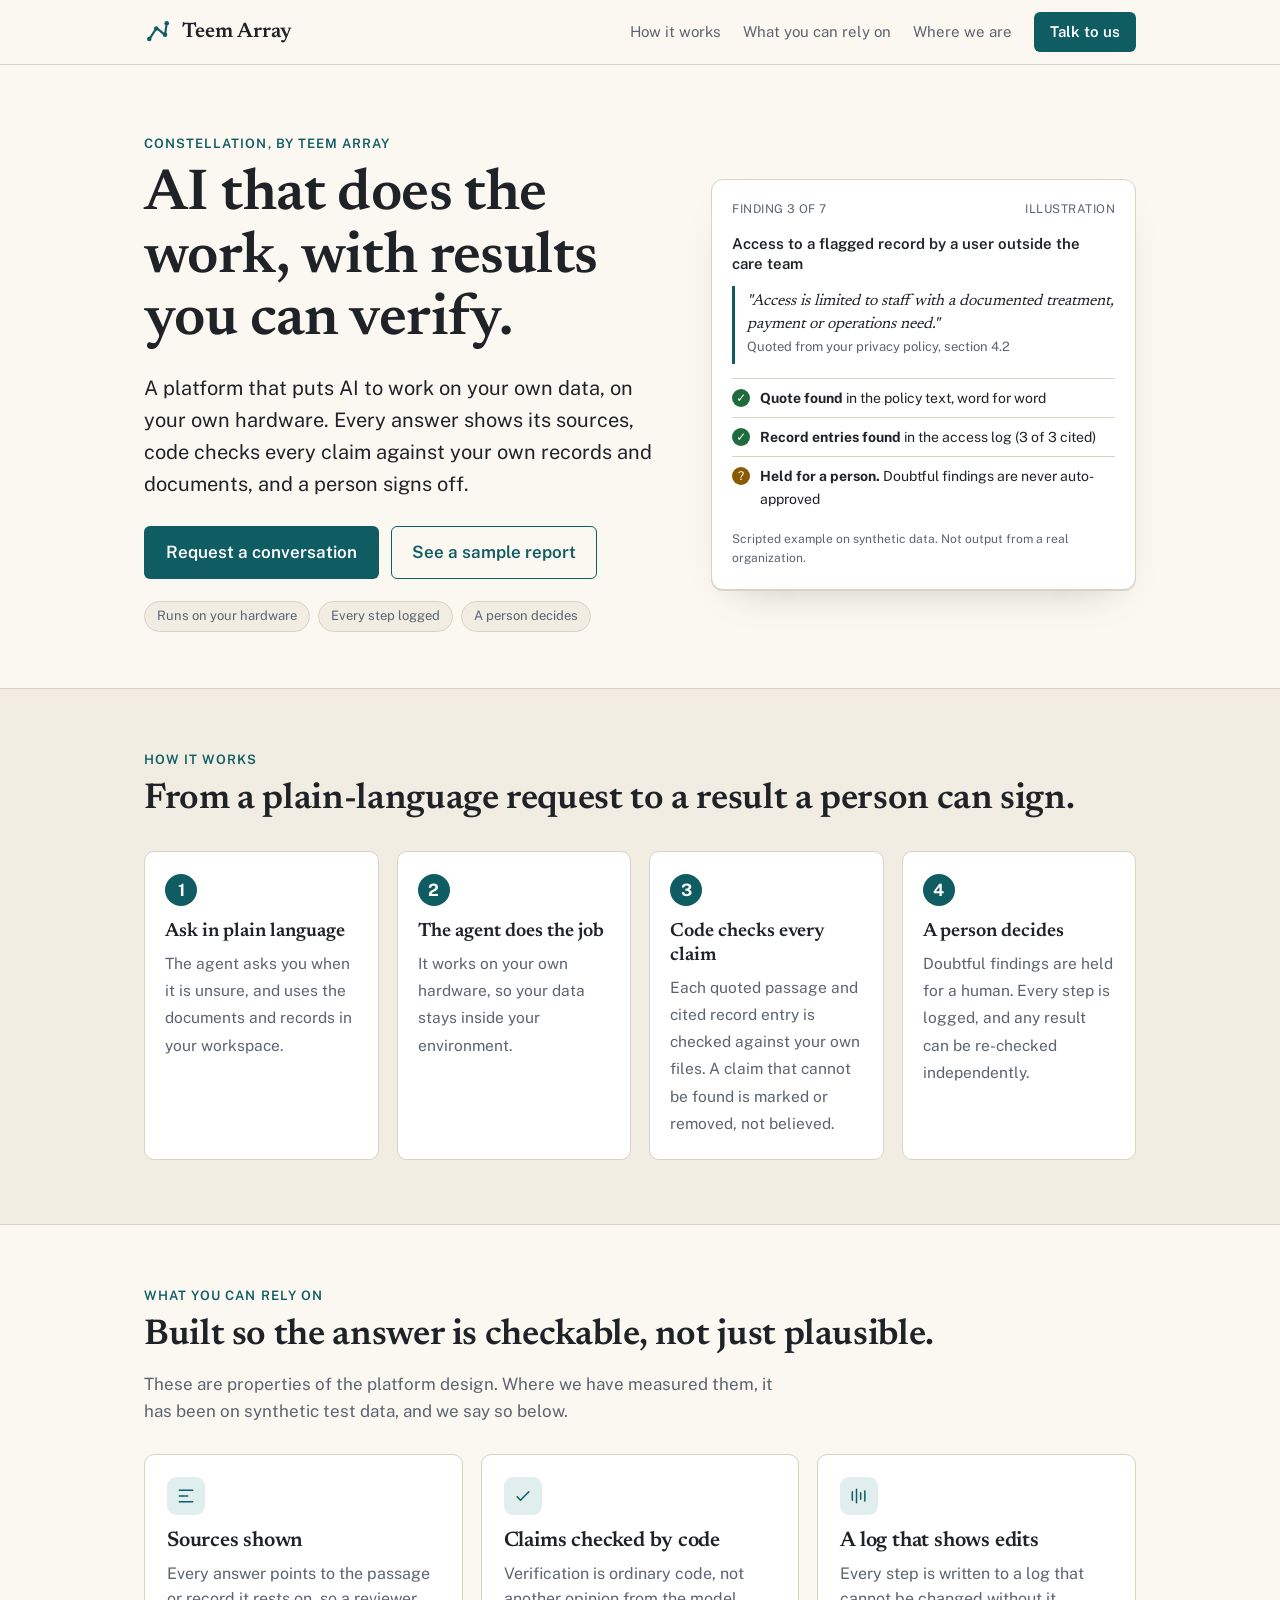
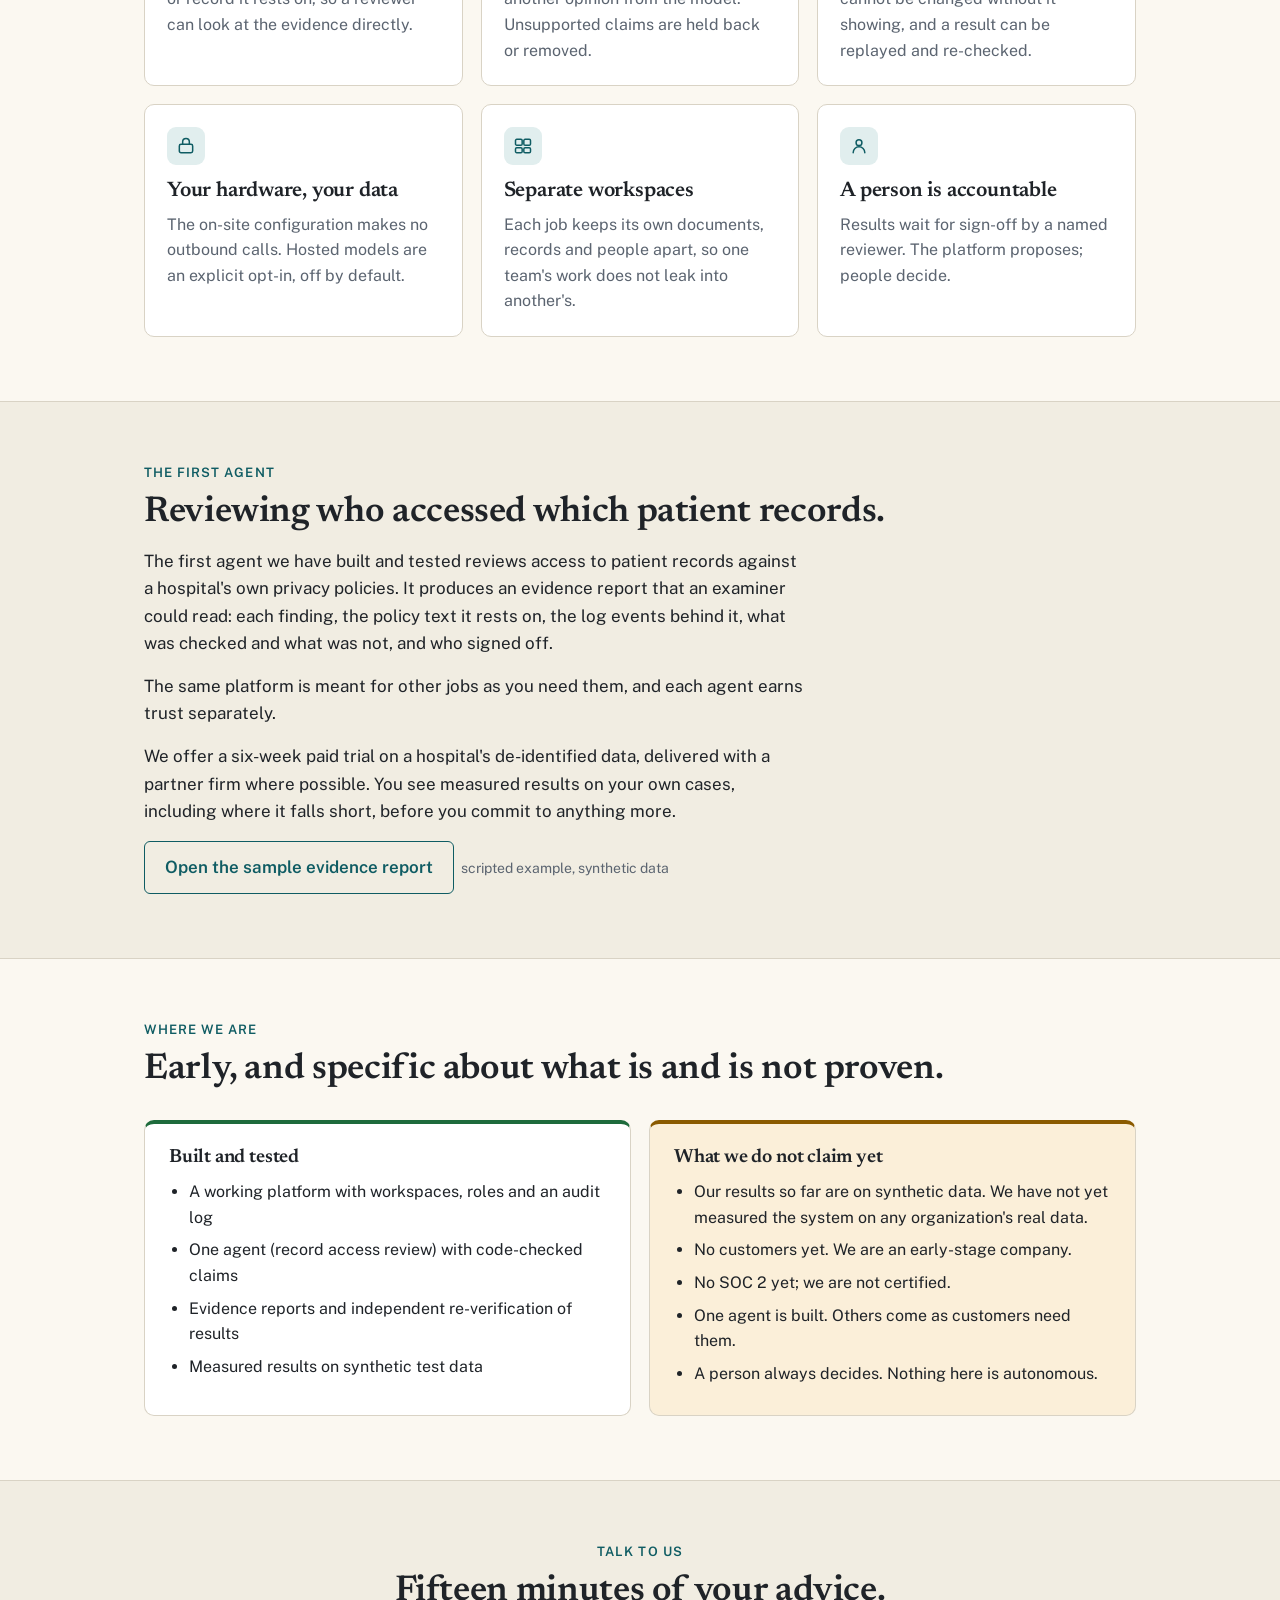
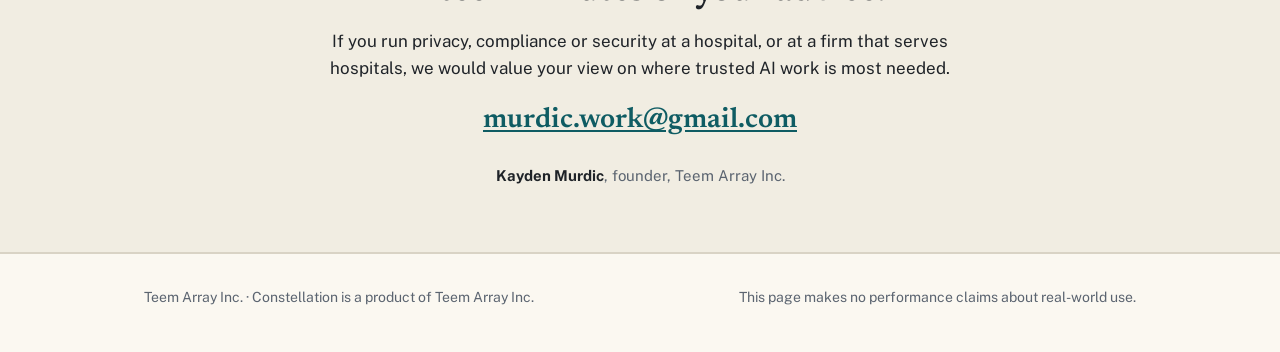
==== index.html @ fb3a3511 "Redesign" ====
<!doctype html>
<html lang="en">
<head>
<meta charset="utf-8">
<meta name="viewport" content="width=device-width, initial-scale=1">
<meta http-equiv="Content-Security-Policy" content="default-src 'none'; style-src 'self' 'unsafe-inline'; font-src 'self'; img-src 'self' data:; base-uri 'none'; form-action 'none'; frame-ancestors 'none'">
<meta name="referrer" content="no-referrer">
<meta name="color-scheme" content="light dark">
<title>Teem Array: AI that does the work, with results you can verify</title>
<meta name="description" content="Constellation is a platform that puts AI to work on your own data, on your own hardware, and returns results you can verify. Every claim is checked against your own records and documents, every step is logged, and a person signs off.">
<meta property="og:title" content="Teem Array: AI that does the work, with results you can verify">
<meta property="og:description" content="A platform that puts AI to work on your own data, on your own hardware, with results you can verify.">
<meta property="og:type" content="website">
<link rel="icon" href="data:image/svg+xml,%3Csvg xmlns='http://www.w3.org/2000/svg' viewBox='0 0 16 16'%3E%3Cg fill='%230F5C63'%3E%3Ccircle cx='3' cy='12' r='1.3'/%3E%3Ccircle cx='7' cy='6' r='1.3'/%3E%3Ccircle cx='12' cy='9.5' r='1.3'/%3E%3Ccircle cx='13' cy='3' r='1.3'/%3E%3C/g%3E%3Cpath d='M3.8 10.9 6.3 7.1M8.2 6.5l2.7 2.3M12.2 8.3l.6-3.9' stroke='%230F5C63' stroke-width='1.2' fill='none' stroke-linecap='round'/%3E%3C/svg%3E">
<style>
@font-face { font-family: "Newsreader"; src: url("fonts/newsreader-latin-wght-normal.woff2") format("woff2"); font-weight: 200 800; font-style: normal; font-display: swap; }
@font-face { font-family: "Public Sans"; src: url("fonts/public-sans-latin-wght-normal.woff2") format("woff2"); font-weight: 100 900; font-style: normal; font-display: swap; }
:root { --paper: #FBF8F1; --sunk: #F1EDE2; --card: #FFFFFF; --ink: #1F2328; --muted: #5B6470; --rule: #D9D3C5; --teal: #0F5C63; --teal-soft: #E1EEEE; --on-teal: #FFFFFF; --amber: #8A5A00; --amber-tint: #FBEFD9; --ok: #1E6B3C; color-scheme: light dark; }
@media (prefers-color-scheme: dark) { :root { --paper: #1B1A17; --sunk: #24231F; --card: #201F1B; --ink: #ECE8DD; --muted: #A9A89E; --rule: #3A3832; --teal: #4FB3BC; --teal-soft: #1E3436; --on-teal: #10201F; --amber: #E3B15A; --amber-tint: #3A2D12; --ok: #6CC48C; } }
* { box-sizing: border-box; }
html { -webkit-text-size-adjust: 100%; scroll-behavior: smooth; }
body { margin: 0; background: var(--paper); color: var(--ink); font: 17px/1.6 "Public Sans", system-ui, -apple-system, "Segoe UI", Roboto, sans-serif; }
a { color: var(--teal); text-underline-offset: 3px; }
.wrap { max-width: 1040px; margin: 0 auto; padding: 0 24px; }
.narrow { max-width: 720px; }
h1, h2, h3 { font-family: "Newsreader", Georgia, serif; letter-spacing: -0.01em; margin: 0; }
h1 { font-weight: 600; font-size: clamp(36px, 6vw, 58px); line-height: 1.08; }
h2 { font-weight: 600; font-size: clamp(27px, 3.6vw, 36px); line-height: 1.15; margin-bottom: 14px; }
h3 { font-weight: 600; font-size: 21px; line-height: 1.25; margin-bottom: 6px; }
p { margin: 0 0 16px; max-width: 66ch; }
.muted { color: var(--muted); }
.eyebrow { font: 600 13px/1 "Public Sans", sans-serif; letter-spacing: .08em; text-transform: uppercase; color: var(--teal); margin-bottom: 14px; display: block; }

/* top bar */
.bar { position: sticky; top: 0; z-index: 5; background: color-mix(in srgb, var(--paper) 92%, transparent); backdrop-filter: blur(8px); border-bottom: 1px solid var(--rule); }
.bar .wrap { display: flex; align-items: center; justify-content: space-between; height: 64px; }
.brand { display: inline-flex; align-items: center; gap: 10px; color: var(--teal); text-decoration: none; font: 600 21px/1 "Newsreader", Georgia, serif; }
.brand svg { width: 28px; height: 28px; fill: currentColor; stroke: currentColor; stroke-width: 1.2; stroke-linecap: round; }
.brand svg circle { stroke: none; }
.brand span { color: var(--ink); }
.nav { display: flex; align-items: center; gap: 22px; font-size: 15px; }
.nav a { color: var(--muted); text-decoration: none; }
.nav a:hover { color: var(--ink); }
.nav .pill { color: var(--on-teal); background: var(--teal); padding: 8px 16px; border-radius: 6px; font-weight: 600; }
.nav .pill:hover { color: var(--on-teal); filter: brightness(1.08); }
@media (max-width: 720px) { .nav a:not(.pill) { display: none; } }

/* hero */
.hero { padding: 72px 0 56px; }
.hero-grid { display: grid; grid-template-columns: 1.1fr .9fr; gap: 48px; align-items: center; }
@media (max-width: 880px) { .hero-grid { grid-template-columns: 1fr; gap: 36px; } .hero { padding-top: 44px; } }
.lede { font-size: 20px; margin: 20px 0 26px; color: var(--ink); }
.cta-row { display: flex; flex-wrap: wrap; gap: 12px; align-items: center; }
.cta { display: inline-block; background: var(--teal); color: var(--on-teal); text-decoration: none; font-weight: 600; padding: 13px 22px; border-radius: 6px; }
.cta:hover { filter: brightness(1.08); }
.ghost { display: inline-block; color: var(--teal); text-decoration: none; font-weight: 600; padding: 12px 20px; border: 1px solid var(--teal); border-radius: 6px; }
.ghost:hover { background: var(--teal-soft); }
.cta:focus-visible, .ghost:focus-visible, a:focus-visible { outline: 3px solid var(--teal); outline-offset: 3px; }
.tag-row { margin-top: 22px; display: flex; flex-wrap: wrap; gap: 8px; }
.tag { font-size: 13px; color: var(--muted); border: 1px solid var(--rule); border-radius: 999px; padding: 4px 12px; background: var(--sunk); }

/* illustration card */
.demo { background: var(--card); border: 1px solid var(--rule); border-radius: 12px; padding: 20px; box-shadow: 0 1px 0 var(--rule), 0 18px 40px -24px rgba(0,0,0,.25); }
.demo-head { display: flex; justify-content: space-between; font-size: 12px; color: var(--muted); margin-bottom: 14px; letter-spacing: .04em; text-transform: uppercase; }
.finding { font: 600 15px/1.35 "Public Sans", sans-serif; margin-bottom: 12px; }
.quote { font: italic 16px/1.45 "Newsreader", Georgia, serif; border-left: 3px solid var(--teal); padding: 4px 0 4px 12px; margin: 0 0 14px; color: var(--ink); }
.check { display: flex; gap: 10px; align-items: flex-start; font-size: 14px; padding: 8px 0; border-top: 1px solid var(--rule); }
.check .dot { flex: none; width: 18px; height: 18px; border-radius: 50%; background: var(--ok); color: #fff; font-size: 12px; line-height: 18px; text-align: center; margin-top: 2px; }
.check .dot.wait { background: var(--amber); }
.demo-foot { margin-top: 12px; font-size: 12px; color: var(--muted); }

/* sections */
section { padding: 64px 0; }
.alt { background: var(--sunk); border-top: 1px solid var(--rule); border-bottom: 1px solid var(--rule); }
.grid3 { display: grid; grid-template-columns: repeat(3, 1fr); gap: 18px; margin-top: 28px; }
.grid2 { display: grid; grid-template-columns: repeat(2, 1fr); gap: 18px; margin-top: 28px; }
@media (max-width: 880px) { .grid3 { grid-template-columns: 1fr 1fr; } }
@media (max-width: 600px) { .grid3, .grid2 { grid-template-columns: 1fr; } }
.card { background: var(--card); border: 1px solid var(--rule); border-radius: 10px; padding: 22px; }
.card p { margin: 0; font-size: 16px; color: var(--muted); }
.ico { width: 38px; height: 38px; border-radius: 9px; background: var(--teal-soft); color: var(--teal); display: grid; place-items: center; margin-bottom: 14px; }
.ico svg { width: 20px; height: 20px; stroke: currentColor; fill: none; stroke-width: 1.8; stroke-linecap: round; stroke-linejoin: round; }

.steps { list-style: none; counter-reset: s; padding: 0; margin: 30px 0 0; display: grid; grid-template-columns: repeat(4, 1fr); gap: 18px; position: relative; }
@media (max-width: 880px) { .steps { grid-template-columns: 1fr 1fr; } }
@media (max-width: 600px) { .steps { grid-template-columns: 1fr; } }
.steps li { counter-increment: s; background: var(--card); border: 1px solid var(--rule); border-radius: 10px; padding: 22px 20px; }
.steps li::before { content: counter(s); display: grid; place-items: center; width: 32px; height: 32px; border-radius: 50%; background: var(--teal); color: var(--on-teal); font-weight: 700; margin-bottom: 14px; }
.steps strong { display: block; font: 600 19px/1.25 "Newsreader", Georgia, serif; margin-bottom: 6px; }
.steps span { color: var(--muted); font-size: 15.5px; }

.status { background: var(--card); border: 1px solid var(--rule); border-radius: 10px; padding: 22px 24px; }
.status h3 { font-size: 19px; }
.status ul { margin: 10px 0 0; padding-left: 20px; }
.status li { margin: 7px 0; font-size: 16px; }
.status.built { border-top: 4px solid var(--ok); }
.status.not { border-top: 4px solid var(--amber); background: var(--amber-tint); }

.contact { text-align: center; }
.contact p { margin-left: auto; margin-right: auto; }
.mail { display: inline-block; margin-top: 6px; font: 600 clamp(20px, 3.4vw, 28px)/1.2 "Newsreader", Georgia, serif; color: var(--teal); }
.person { margin-top: 26px; color: var(--muted); font-size: 15px; }
.person strong { color: var(--ink); }
footer { padding: 32px 0 44px; border-top: 1px solid var(--rule); font-size: 14px; color: var(--muted); }
footer .wrap { display: flex; flex-wrap: wrap; gap: 8px 24px; justify-content: space-between; }
@media (prefers-reduced-motion: reduce) { html { scroll-behavior: auto; } }
</style>
</head>
<body>

<div class="bar"><div class="wrap">
  <a class="brand" href="#top" aria-label="Teem Array, home">
    <svg viewBox="0 0 16 16" aria-hidden="true" focusable="false"><circle cx="3" cy="12" r="1.3"/><circle cx="7" cy="6" r="1.3"/><circle cx="12" cy="9.5" r="1.3"/><circle cx="13" cy="3" r="1.3"/><path d="M3.8 10.9 6.3 7.1M8.2 6.5l2.7 2.3M12.2 8.3l.6-3.9" fill="none"/></svg>
    <span>Teem Array</span>
  </a>
  <nav class="nav" aria-label="Page sections">
    <a href="#how">How it works</a>
    <a href="#trust">What you can rely on</a>
    <a href="#status">Where we are</a>
    <a class="pill" href="#contact">Talk to us</a>
  </nav>
</div></div>

<main id="top">

<section class="hero"><div class="wrap hero-grid">
  <div>
    <span class="eyebrow">Constellation, by Teem Array</span>
    <h1>AI that does the work, with results you can verify.</h1>
    <p class="lede">A platform that puts AI to work on your own data, on your own hardware. Every answer shows its sources, code checks every claim against your own records and documents, and a person signs off.</p>
    <div class="cta-row">
      <a class="cta" href="mailto:murdic.work@gmail.com?subject=A%20conversation%20about%20Constellation">Request a conversation</a>
      <a class="ghost" href="sample-evidence-report.html">See a sample report</a>
    </div>
    <div class="tag-row" aria-label="Key properties">
      <span class="tag">Runs on your hardware</span>
      <span class="tag">Every step logged</span>
      <span class="tag">A person decides</span>
    </div>
  </div>

  <div class="demo" role="img" aria-label="Illustration of one finding with its quoted source and the checks run on it. Synthetic example.">
    <div class="demo-head"><span>Finding 3 of 7</span><span>Illustration</span></div>
    <div class="finding">Access to a flagged record by a user outside the care team</div>
    <p class="quote">"Access is limited to staff with a documented treatment, payment or operations need."<br><span class="muted" style="font: 13px 'Public Sans', sans-serif;">Quoted from your privacy policy, section 4.2</span></p>
    <div class="check"><span class="dot" aria-hidden="true">&#10003;</span><span><strong>Quote found</strong> in the policy text, word for word</span></div>
    <div class="check"><span class="dot" aria-hidden="true">&#10003;</span><span><strong>Record entries found</strong> in the access log (3 of 3 cited)</span></div>
    <div class="check"><span class="dot wait" aria-hidden="true">?</span><span><strong>Held for a person.</strong> Doubtful findings are never auto-approved</span></div>
    <div class="demo-foot">Scripted example on synthetic data. Not output from a real organization.</div>
  </div>
</div></section>

<section id="how" class="alt"><div class="wrap">
  <span class="eyebrow">How it works</span>
  <h2>From a plain-language request to a result a person can sign.</h2>
  <ol class="steps">
    <li><strong>Ask in plain language</strong><span>The agent asks you when it is unsure, and uses the documents and records in your workspace.</span></li>
    <li><strong>The agent does the job</strong><span>It works on your own hardware, so your data stays inside your environment.</span></li>
    <li><strong>Code checks every claim</strong><span>Each quoted passage and cited record entry is checked against your own files. A claim that cannot be found is marked or removed, not believed.</span></li>
    <li><strong>A person decides</strong><span>Doubtful findings are held for a human. Every step is logged, and any result can be re-checked independently.</span></li>
  </ol>
</div></section>

<section id="trust"><div class="wrap">
  <span class="eyebrow">What you can rely on</span>
  <h2>Built so the answer is checkable, not just plausible.</h2>
  <p class="muted">These are properties of the platform design. Where we have measured them, it has been on synthetic test data, and we say so below.</p>
  <div class="grid3">
    <div class="card"><div class="ico"><svg viewBox="0 0 24 24"><path d="M4 5h16M4 12h10M4 19h16"/></svg></div><h3>Sources shown</h3><p>Every answer points to the passage or record it rests on, so a reviewer can look at the evidence directly.</p></div>
    <div class="card"><div class="ico"><svg viewBox="0 0 24 24"><path d="M5 13l4 4L19 7"/></svg></div><h3>Claims checked by code</h3><p>Verification is ordinary code, not another opinion from the model. Unsupported claims are held back or removed.</p></div>
    <div class="card"><div class="ico"><svg viewBox="0 0 24 24"><path d="M4 7v10M9 4v16M14 8v8M19 6v12"/></svg></div><h3>A log that shows edits</h3><p>Every step is written to a log that cannot be changed without it showing, and a result can be replayed and re-checked.</p></div>
    <div class="card"><div class="ico"><svg viewBox="0 0 24 24"><rect x="4" y="10" width="16" height="10" rx="2"/><path d="M8 10V7a4 4 0 018 0v3"/></svg></div><h3>Your hardware, your data</h3><p>The on-site configuration makes no outbound calls. Hosted models are an explicit opt-in, off by default.</p></div>
    <div class="card"><div class="ico"><svg viewBox="0 0 24 24"><rect x="3" y="4" width="8" height="7" rx="1.5"/><rect x="13" y="4" width="8" height="7" rx="1.5"/><rect x="3" y="14" width="8" height="6" rx="1.5"/><rect x="13" y="14" width="8" height="6" rx="1.5"/></svg></div><h3>Separate workspaces</h3><p>Each job keeps its own documents, records and people apart, so one team's work does not leak into another's.</p></div>
    <div class="card"><div class="ico"><svg viewBox="0 0 24 24"><circle cx="12" cy="8" r="3.5"/><path d="M5 20a7 7 0 0114 0"/></svg></div><h3>A person is accountable</h3><p>Results wait for sign-off by a named reviewer. The platform proposes; people decide.</p></div>
  </div>
</div></section>

<section class="alt"><div class="wrap">
  <span class="eyebrow">The first agent</span>
  <h2>Reviewing who accessed which patient records.</h2>
  <div class="narrow">
    <p>The first agent we have built and tested reviews access to patient records against a hospital's own privacy policies. It produces an evidence report that an examiner could read: each finding, the policy text it rests on, the log events behind it, what was checked and what was not, and who signed off.</p>
    <p>The same platform is meant for other jobs as you need them, and each agent earns trust separately.</p>
    <p>We offer a six-week paid trial on a hospital's de-identified data, delivered with a partner firm where possible. You see measured results on your own cases, including where it falls short, before you commit to anything more.</p>
    <a class="ghost" href="sample-evidence-report.html">Open the sample evidence report</a> <span class="muted" style="font-size:14px;">&nbsp;scripted example, synthetic data</span>
  </div>
</div></section>

<section id="status"><div class="wrap">
  <span class="eyebrow">Where we are</span>
  <h2>Early, and specific about what is and is not proven.</h2>
  <div class="grid2">
    <div class="status built">
      <h3>Built and tested</h3>
      <ul>
        <li>A working platform with workspaces, roles and an audit log</li>
        <li>One agent (record access review) with code-checked claims</li>
        <li>Evidence reports and independent re-verification of results</li>
        <li>Measured results on synthetic test data</li>
      </ul>
    </div>
    <div class="status not">
      <h3>What we do not claim yet</h3>
      <ul>
        <li>Our results so far are on synthetic data. We have not yet measured the system on any organization's real data.</li>
        <li>No customers yet. We are an early-stage company.</li>
        <li>No SOC 2 yet; we are not certified.</li>
        <li>One agent is built. Others come as customers need them.</li>
        <li>A person always decides. Nothing here is autonomous.</li>
      </ul>
    </div>
  </div>
</div></section>

<section id="contact" class="alt contact"><div class="wrap">
  <span class="eyebrow">Talk to us</span>
  <h2>Fifteen minutes of your advice.</h2>
  <p>If you run privacy, compliance or security at a hospital, or at a firm that serves hospitals, we would value your view on where trusted AI work is most needed.</p>
  <a class="mail" href="mailto:murdic.work@gmail.com?subject=A%20conversation%20about%20Constellation">murdic.work@gmail.com</a>
  <div class="person"><strong>Kayden Murdic</strong>, founder, Teem Array Inc.</div>
</div></section>

</main>

<footer><div class="wrap">
  <span>Teem Array Inc. &middot; Constellation is a product of Teem Array Inc.</span>
  <span>This page makes no performance claims about real-world use.</span>
</div></footer>
</body>
</html>
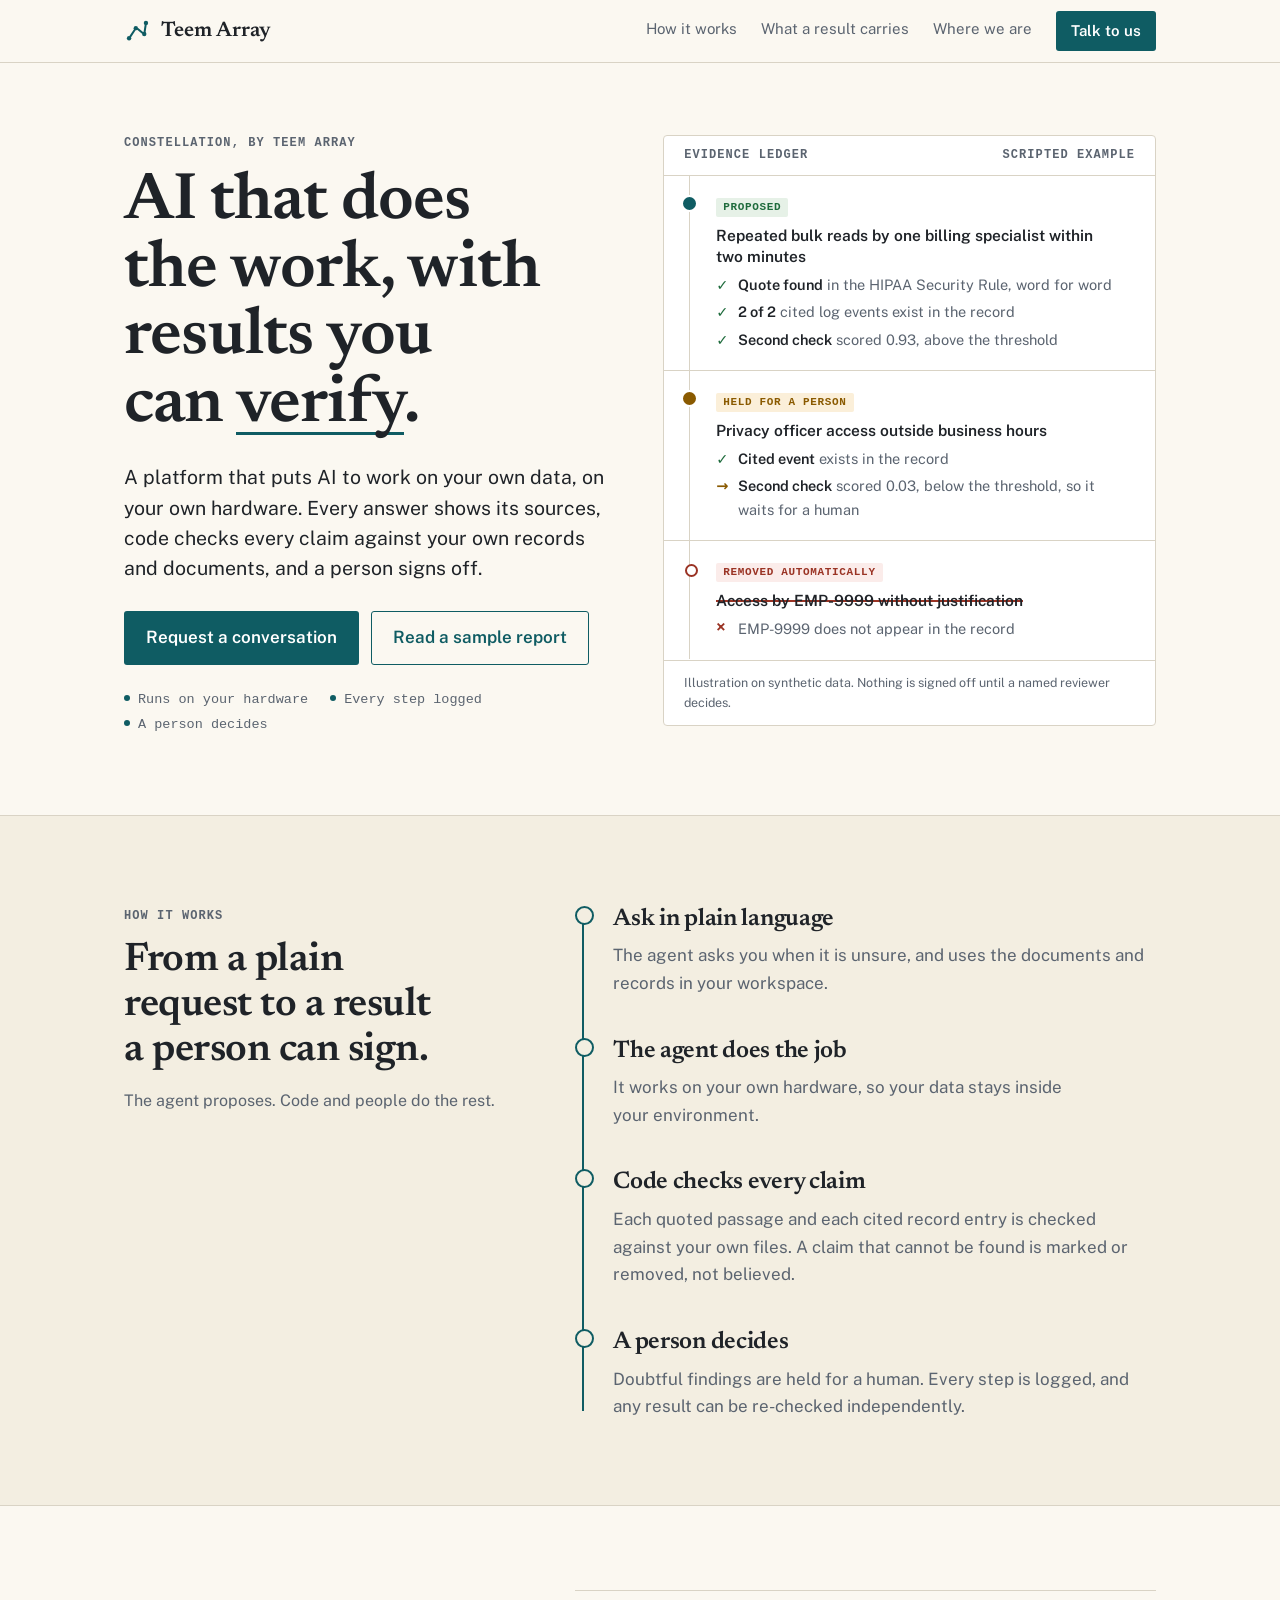
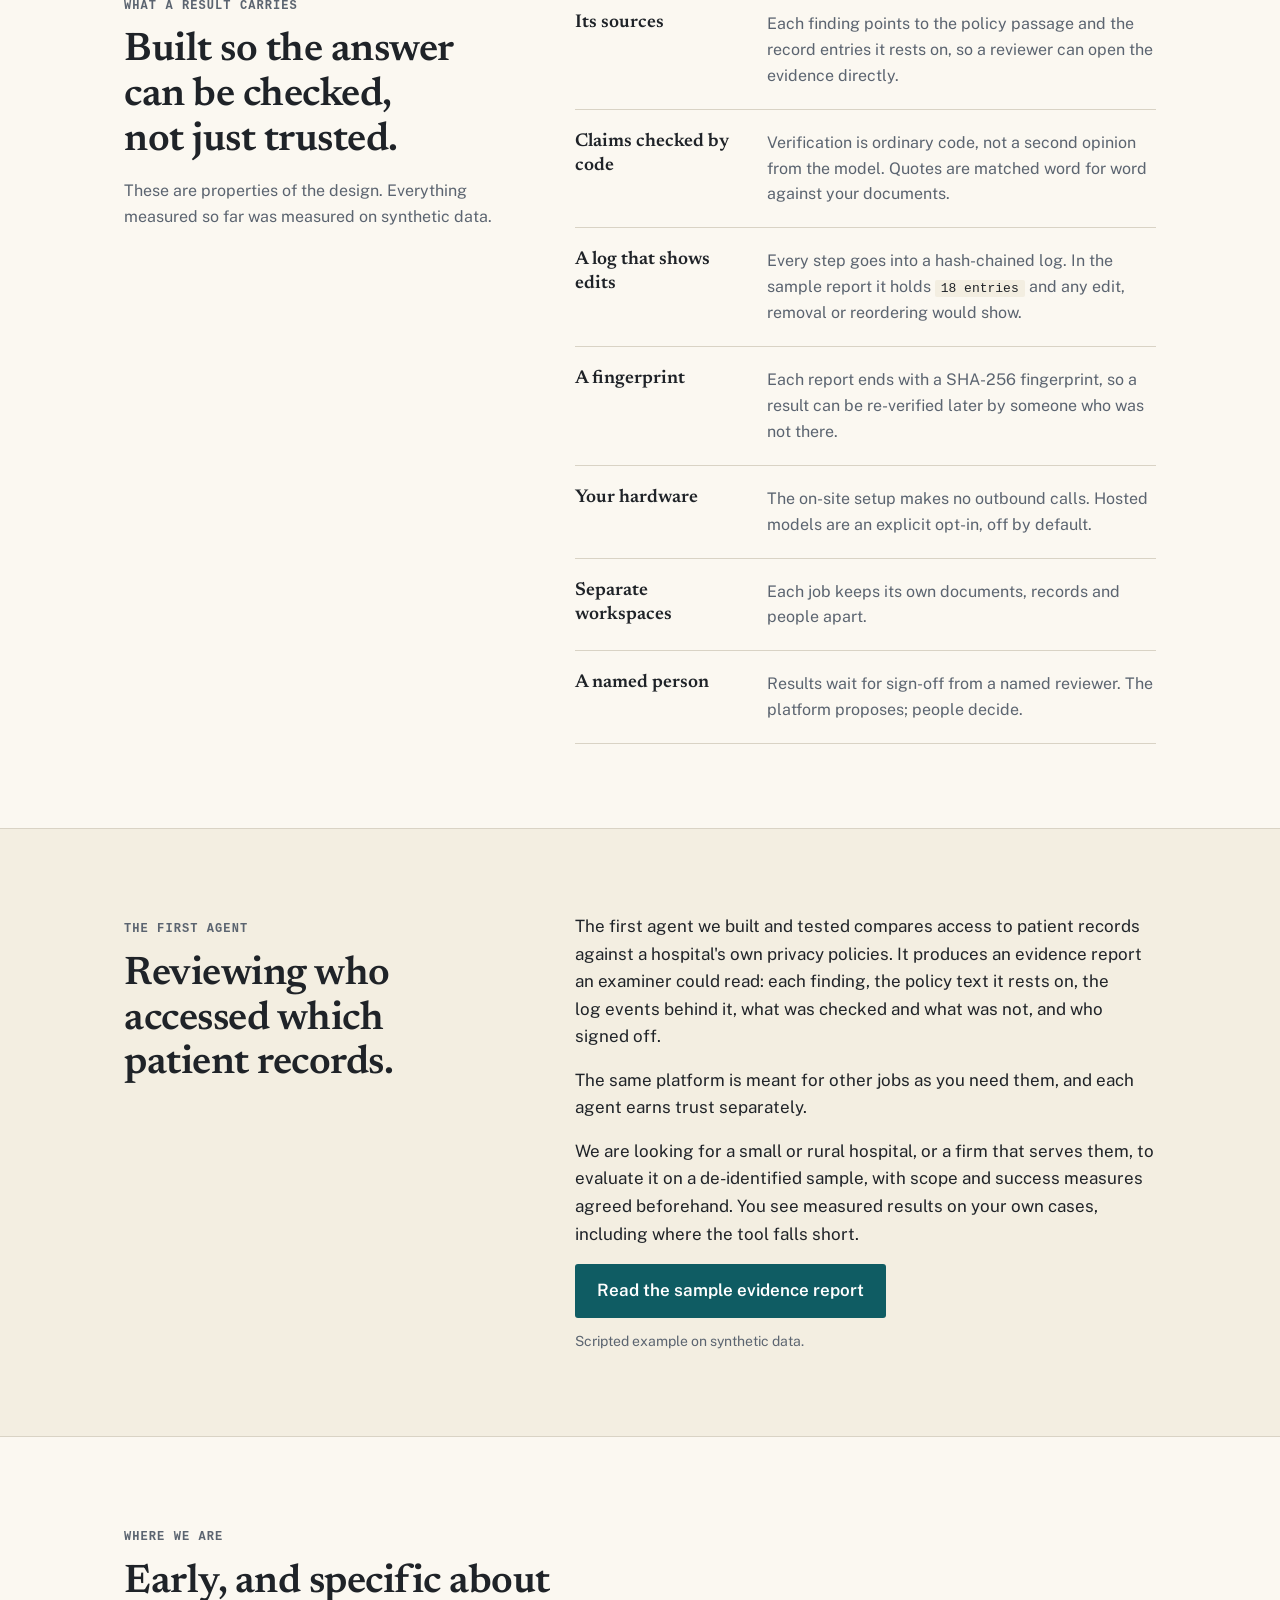
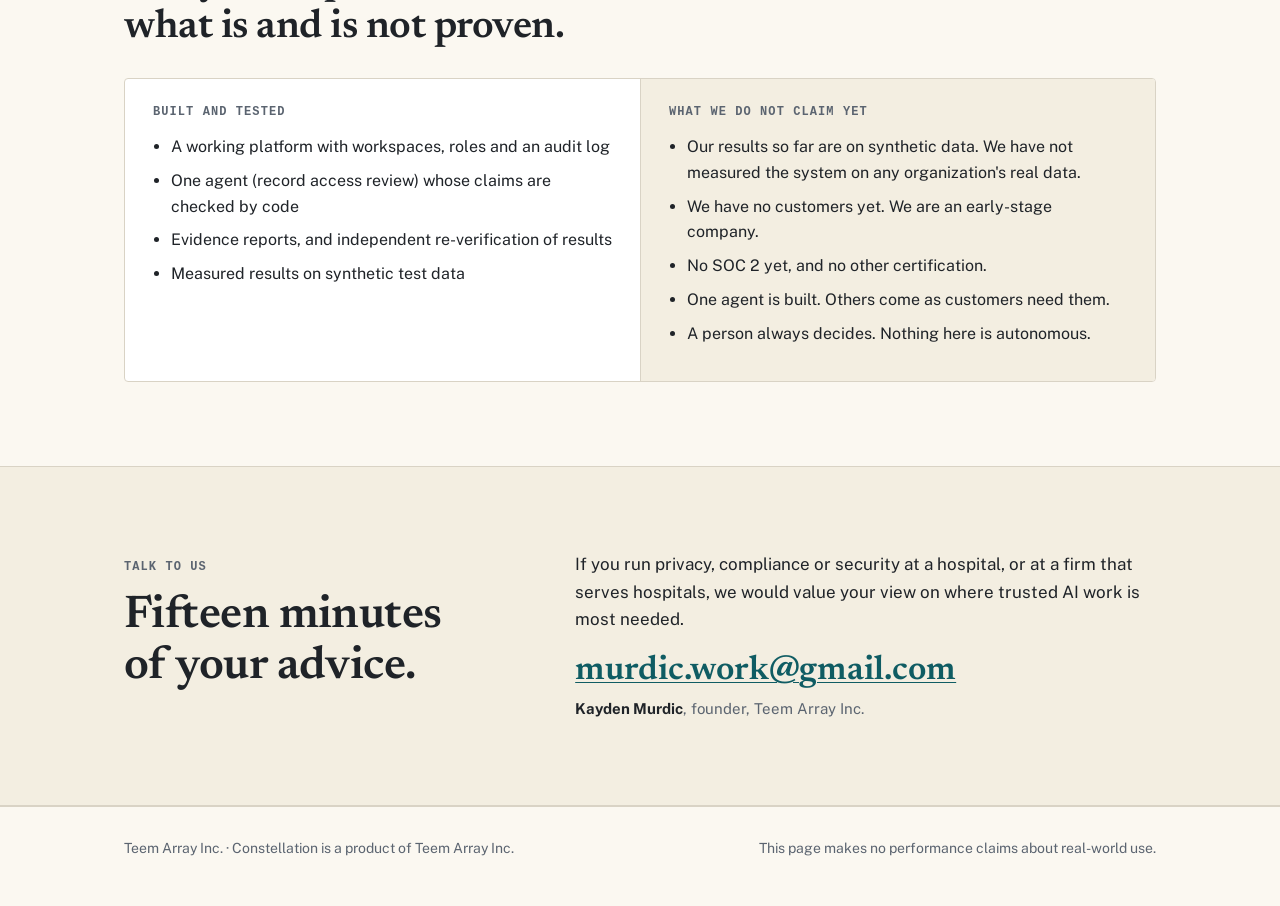
==== commit ed7590ab: "Site polish: shared stylesheet, evidence-ledger hero, motion, matched report page" ====
--- a/index.html
+++ b/index.html
@@ -12,199 +12,233 @@
 <meta property="og:description" content="A platform that puts AI to work on your own data, on your own hardware, with results you can verify.">
 <meta property="og:type" content="website">
 <link rel="icon" href="data:image/svg+xml,%3Csvg xmlns='http://www.w3.org/2000/svg' viewBox='0 0 16 16'%3E%3Cg fill='%230F5C63'%3E%3Ccircle cx='3' cy='12' r='1.3'/%3E%3Ccircle cx='7' cy='6' r='1.3'/%3E%3Ccircle cx='12' cy='9.5' r='1.3'/%3E%3Ccircle cx='13' cy='3' r='1.3'/%3E%3C/g%3E%3Cpath d='M3.8 10.9 6.3 7.1M8.2 6.5l2.7 2.3M12.2 8.3l.6-3.9' stroke='%230F5C63' stroke-width='1.2' fill='none' stroke-linecap='round'/%3E%3C/svg%3E">
+<link rel="stylesheet" href="site.css">
 <style>
-@font-face { font-family: "Newsreader"; src: url("fonts/newsreader-latin-wght-normal.woff2") format("woff2"); font-weight: 200 800; font-style: normal; font-display: swap; }
-@font-face { font-family: "Public Sans"; src: url("fonts/public-sans-latin-wght-normal.woff2") format("woff2"); font-weight: 100 900; font-style: normal; font-display: swap; }
-:root { --paper: #FBF8F1; --sunk: #F1EDE2; --card: #FFFFFF; --ink: #1F2328; --muted: #5B6470; --rule: #D9D3C5; --teal: #0F5C63; --teal-soft: #E1EEEE; --on-teal: #FFFFFF; --amber: #8A5A00; --amber-tint: #FBEFD9; --ok: #1E6B3C; color-scheme: light dark; }
-@media (prefers-color-scheme: dark) { :root { --paper: #1B1A17; --sunk: #24231F; --card: #201F1B; --ink: #ECE8DD; --muted: #A9A89E; --rule: #3A3832; --teal: #4FB3BC; --teal-soft: #1E3436; --on-teal: #10201F; --amber: #E3B15A; --amber-tint: #3A2D12; --ok: #6CC48C; } }
-* { box-sizing: border-box; }
-html { -webkit-text-size-adjust: 100%; scroll-behavior: smooth; }
-body { margin: 0; background: var(--paper); color: var(--ink); font: 17px/1.6 "Public Sans", system-ui, -apple-system, "Segoe UI", Roboto, sans-serif; }
-a { color: var(--teal); text-underline-offset: 3px; }
-.wrap { max-width: 1040px; margin: 0 auto; padding: 0 24px; }
-.narrow { max-width: 720px; }
-h1, h2, h3 { font-family: "Newsreader", Georgia, serif; letter-spacing: -0.01em; margin: 0; }
-h1 { font-weight: 600; font-size: clamp(36px, 6vw, 58px); line-height: 1.08; }
-h2 { font-weight: 600; font-size: clamp(27px, 3.6vw, 36px); line-height: 1.15; margin-bottom: 14px; }
-h3 { font-weight: 600; font-size: 21px; line-height: 1.25; margin-bottom: 6px; }
-p { margin: 0 0 16px; max-width: 66ch; }
-.muted { color: var(--muted); }
-.eyebrow { font: 600 13px/1 "Public Sans", sans-serif; letter-spacing: .08em; text-transform: uppercase; color: var(--teal); margin-bottom: 14px; display: block; }
-
-/* top bar */
-.bar { position: sticky; top: 0; z-index: 5; background: color-mix(in srgb, var(--paper) 92%, transparent); backdrop-filter: blur(8px); border-bottom: 1px solid var(--rule); }
-.bar .wrap { display: flex; align-items: center; justify-content: space-between; height: 64px; }
-.brand { display: inline-flex; align-items: center; gap: 10px; color: var(--teal); text-decoration: none; font: 600 21px/1 "Newsreader", Georgia, serif; }
-.brand svg { width: 28px; height: 28px; fill: currentColor; stroke: currentColor; stroke-width: 1.2; stroke-linecap: round; }
-.brand svg circle { stroke: none; }
-.brand span { color: var(--ink); }
-.nav { display: flex; align-items: center; gap: 22px; font-size: 15px; }
-.nav a { color: var(--muted); text-decoration: none; }
-.nav a:hover { color: var(--ink); }
-.nav .pill { color: var(--on-teal); background: var(--teal); padding: 8px 16px; border-radius: 6px; font-weight: 600; }
-.nav .pill:hover { color: var(--on-teal); filter: brightness(1.08); }
-@media (max-width: 720px) { .nav a:not(.pill) { display: none; } }
+section { padding-block: 84px; }
+section.tint { background: var(--paper-2); border-block: 1px solid var(--rule); }
+h2 { font-size: clamp(28px, 3.4vw, 40px); line-height: 1.12; }
+.split { display: grid; grid-template-columns: minmax(0, .8fr) minmax(0, 1.2fr); gap: 64px; align-items: start; }
+.split > .head { position: sticky; top: 100px; }
+.split .head p { margin-top: 14px; color: var(--muted); font-size: 16px; }
+@media (max-width: 860px) { .split { grid-template-columns: minmax(0, 1fr); gap: 28px; } .split > .head { position: static; } section { padding-block: 60px; } }
 
 /* hero */
-.hero { padding: 72px 0 56px; }
-.hero-grid { display: grid; grid-template-columns: 1.1fr .9fr; gap: 48px; align-items: center; }
-@media (max-width: 880px) { .hero-grid { grid-template-columns: 1fr; gap: 36px; } .hero { padding-top: 44px; } }
-.lede { font-size: 20px; margin: 20px 0 26px; color: var(--ink); }
-.cta-row { display: flex; flex-wrap: wrap; gap: 12px; align-items: center; }
-.cta { display: inline-block; background: var(--teal); color: var(--on-teal); text-decoration: none; font-weight: 600; padding: 13px 22px; border-radius: 6px; }
-.cta:hover { filter: brightness(1.08); }
-.ghost { display: inline-block; color: var(--teal); text-decoration: none; font-weight: 600; padding: 12px 20px; border: 1px solid var(--teal); border-radius: 6px; }
-.ghost:hover { background: var(--teal-soft); }
-.cta:focus-visible, .ghost:focus-visible, a:focus-visible { outline: 3px solid var(--teal); outline-offset: 3px; }
-.tag-row { margin-top: 22px; display: flex; flex-wrap: wrap; gap: 8px; }
-.tag { font-size: 13px; color: var(--muted); border: 1px solid var(--rule); border-radius: 999px; padding: 4px 12px; background: var(--sunk); }
-
-/* illustration card */
-.demo { background: var(--card); border: 1px solid var(--rule); border-radius: 12px; padding: 20px; box-shadow: 0 1px 0 var(--rule), 0 18px 40px -24px rgba(0,0,0,.25); }
-.demo-head { display: flex; justify-content: space-between; font-size: 12px; color: var(--muted); margin-bottom: 14px; letter-spacing: .04em; text-transform: uppercase; }
-.finding { font: 600 15px/1.35 "Public Sans", sans-serif; margin-bottom: 12px; }
-.quote { font: italic 16px/1.45 "Newsreader", Georgia, serif; border-left: 3px solid var(--teal); padding: 4px 0 4px 12px; margin: 0 0 14px; color: var(--ink); }
-.check { display: flex; gap: 10px; align-items: flex-start; font-size: 14px; padding: 8px 0; border-top: 1px solid var(--rule); }
-.check .dot { flex: none; width: 18px; height: 18px; border-radius: 50%; background: var(--ok); color: #fff; font-size: 12px; line-height: 18px; text-align: center; margin-top: 2px; }
-.check .dot.wait { background: var(--amber); }
-.demo-foot { margin-top: 12px; font-size: 12px; color: var(--muted); }
-
-/* sections */
-section { padding: 64px 0; }
-.alt { background: var(--sunk); border-top: 1px solid var(--rule); border-bottom: 1px solid var(--rule); }
-.grid3 { display: grid; grid-template-columns: repeat(3, 1fr); gap: 18px; margin-top: 28px; }
-.grid2 { display: grid; grid-template-columns: repeat(2, 1fr); gap: 18px; margin-top: 28px; }
-@media (max-width: 880px) { .grid3 { grid-template-columns: 1fr 1fr; } }
-@media (max-width: 600px) { .grid3, .grid2 { grid-template-columns: 1fr; } }
-.card { background: var(--card); border: 1px solid var(--rule); border-radius: 10px; padding: 22px; }
-.card p { margin: 0; font-size: 16px; color: var(--muted); }
-.ico { width: 38px; height: 38px; border-radius: 9px; background: var(--teal-soft); color: var(--teal); display: grid; place-items: center; margin-bottom: 14px; }
-.ico svg { width: 20px; height: 20px; stroke: currentColor; fill: none; stroke-width: 1.8; stroke-linecap: round; stroke-linejoin: round; }
-
-.steps { list-style: none; counter-reset: s; padding: 0; margin: 30px 0 0; display: grid; grid-template-columns: repeat(4, 1fr); gap: 18px; position: relative; }
-@media (max-width: 880px) { .steps { grid-template-columns: 1fr 1fr; } }
-@media (max-width: 600px) { .steps { grid-template-columns: 1fr; } }
-.steps li { counter-increment: s; background: var(--card); border: 1px solid var(--rule); border-radius: 10px; padding: 22px 20px; }
-.steps li::before { content: counter(s); display: grid; place-items: center; width: 32px; height: 32px; border-radius: 50%; background: var(--teal); color: var(--on-teal); font-weight: 700; margin-bottom: 14px; }
-.steps strong { display: block; font: 600 19px/1.25 "Newsreader", Georgia, serif; margin-bottom: 6px; }
-.steps span { color: var(--muted); font-size: 15.5px; }
-
-.status { background: var(--card); border: 1px solid var(--rule); border-radius: 10px; padding: 22px 24px; }
-.status h3 { font-size: 19px; }
-.status ul { margin: 10px 0 0; padding-left: 20px; }
-.status li { margin: 7px 0; font-size: 16px; }
-.status.built { border-top: 4px solid var(--ok); }
-.status.not { border-top: 4px solid var(--amber); background: var(--amber-tint); }
-
-.contact { text-align: center; }
-.contact p { margin-left: auto; margin-right: auto; }
-.mail { display: inline-block; margin-top: 6px; font: 600 clamp(20px, 3.4vw, 28px)/1.2 "Newsreader", Georgia, serif; color: var(--teal); }
-.person { margin-top: 26px; color: var(--muted); font-size: 15px; }
-.person strong { color: var(--ink); }
-footer { padding: 32px 0 44px; border-top: 1px solid var(--rule); font-size: 14px; color: var(--muted); }
-footer .wrap { display: flex; flex-wrap: wrap; gap: 8px 24px; justify-content: space-between; }
-@media (prefers-reduced-motion: reduce) { html { scroll-behavior: auto; } }
+.hero { padding-block: 64px 80px; }
+.hero-grid { display: grid; grid-template-columns: minmax(0, 1fr) minmax(0, 1.02fr); gap: 56px; align-items: center; }
+@media (max-width: 920px) { .hero-grid { grid-template-columns: minmax(0, 1fr); gap: 40px; } .hero { padding-block: 40px 56px; } }
+.hero h1 { font-size: clamp(40px, 5.6vw, 66px); line-height: 1.03; margin: 14px 0 22px; }
+.hero h1 .u { background: linear-gradient(var(--teal), var(--teal)) no-repeat 0 92% / 100% 3px; padding-bottom: 2px; }
+.lede { font-size: 19.5px; line-height: 1.55; max-width: 34em; margin-bottom: 28px; }
+.cta-row { display: flex; flex-wrap: wrap; gap: 12px; }
+.facts { display: flex; flex-wrap: wrap; gap: 6px 22px; margin: 26px 0 0; padding: 0; list-style: none; font: 500 13.5px/1.4 var(--font-mono); color: var(--muted); }
+.facts li::before { content: ""; display: inline-block; width: 6px; height: 6px; border-radius: 50%; background: var(--teal); margin-right: 8px; vertical-align: 2px; }
+
+/* the ledger: the one drawn mechanism on the page */
+.ledger { background: var(--card); border: 1px solid var(--rule); border-radius: 4px; font-size: 14.5px; min-width: 0; }
+.ledger-head { display: flex; justify-content: space-between; gap: 12px; padding: 12px 20px; border-bottom: 1px solid var(--rule); }
+.claim { position: relative; padding: 17px 20px 17px 52px; border-top: 1px solid var(--rule); }
+.ledger-head + .claim { border-top: 0; }
+.claim::before { content: ""; position: absolute; left: 25px; top: 0; bottom: 0; width: 1px; background: var(--rule); transform-origin: top; }
+.node { position: absolute; left: 19px; top: 21px; width: 13px; height: 13px; border-radius: 50%; background: var(--teal); border: 2px solid var(--card); box-sizing: content-box; margin: -2px; }
+.claim.held .node { background: var(--hold); }
+.claim.gone .node { background: var(--card); border: 2px solid var(--gone); margin: 0; width: 9px; height: 9px; left: 21px; top: 23px; box-sizing: content-box; }
+.claim h3 { font: 600 15.5px/1.35 var(--font-body); margin: 0 0 4px; letter-spacing: 0; text-wrap: pretty; }
+.chip { display: inline-block; font: 600 11px/1 var(--font-mono); letter-spacing: .06em; text-transform: uppercase; padding: 4px 7px; border-radius: 2px; margin-bottom: 8px; }
+.chip.ok { background: var(--ok-wash); color: var(--ok); }
+.chip.hold { background: var(--hold-wash); color: var(--hold); }
+.chip.gone { background: var(--gone-wash); color: var(--gone); }
+.checks { list-style: none; margin: 4px 0 0; padding: 0; color: var(--muted); }
+.checks li { padding: 2px 0 2px 22px; position: relative; }
+.checks li::before { content: "\2713"; position: absolute; left: 0; color: var(--ok); font-weight: 700; }
+.checks li.flag::before { content: "\2192"; color: var(--hold); }
+.checks li.x::before { content: "\00d7"; color: var(--gone); font-size: 17px; line-height: 1.2; }
+.checks b { color: var(--ink); font-weight: 600; }
+.strike { background: linear-gradient(var(--gone), var(--gone)) no-repeat 0 55% / 100% 2px; }
+.ledger-foot { padding: 12px 20px; border-top: 1px solid var(--rule); font-size: 12.5px; color: var(--muted); }
+@media (max-width: 480px) { .claim { padding-left: 46px; padding-right: 14px; } .ledger-head, .ledger-foot { padding-inline: 14px; } }
+
+/* how it works: a drawn path of four stops */
+.path { list-style: none; margin: 0; padding: 0 0 0 38px; position: relative; display: grid; gap: 34px; }
+.path::before { content: ""; position: absolute; left: 7px; top: 10px; bottom: 10px; width: 1.5px; background: var(--teal); transform-origin: top; }
+.path li { position: relative; }
+.path li::before { content: ""; position: absolute; left: -38px; top: 6px; width: 15px; height: 15px; border-radius: 50%; background: var(--paper); border: 2px solid var(--teal); }
+.tint .path li::before { background: var(--paper-2); }
+.path h3 { font-size: 24px; margin-bottom: 4px; }
+.path p { margin: 0; color: var(--muted); }
+
+/* what each result carries */
+.props { margin: 0; display: grid; gap: 0; }
+.props > div { display: grid; grid-template-columns: minmax(0, .42fr) minmax(0, 1fr); gap: 8px 28px; padding: 20px 0; border-top: 1px solid var(--rule); }
+.props > div:last-child { border-bottom: 1px solid var(--rule); }
+.props dt { font: 600 18.5px/1.3 var(--font-display); }
+.props dd { margin: 0; color: var(--muted); font-size: 16px; }
+.props dd .mono { font-size: 13px; color: var(--ink); background: var(--paper-2); padding: 1px 6px; border-radius: 2px; overflow-wrap: anywhere; }
+@media (max-width: 600px) { .props > div { grid-template-columns: minmax(0, 1fr); } }
+
+/* status */
+.status { display: grid; grid-template-columns: minmax(0, 1fr) minmax(0, 1fr); gap: 0; border: 1px solid var(--rule); border-radius: 4px; overflow: hidden; background: var(--card); }
+.status > div { padding: 26px 28px; }
+.status > div + div { background: var(--paper-2); border-left: 1px solid var(--rule); }
+.status h3 { font: 600 12px/1.2 var(--font-mono); letter-spacing: .09em; text-transform: uppercase; color: var(--muted); margin-bottom: 14px; }
+.status ul { margin: 0; padding-left: 18px; }
+.status li { margin: 8px 0; font-size: 16px; }
+@media (max-width: 760px) { .status { grid-template-columns: minmax(0, 1fr); } .status > div + div { border-left: 0; border-top: 1px solid var(--rule); } }
+
+/* contact */
+.contact h2 { font-size: clamp(30px, 4vw, 46px); }
+.mail { display: block; margin: 18px 0 6px; font: 600 clamp(22px, 3.4vw, 34px)/1.15 var(--font-display); color: var(--teal); overflow-wrap: anywhere; }
+.who { color: var(--muted); font-size: 15px; margin-top: 4px; }
+
+/* motion */
+@media (prefers-reduced-motion: no-preference) {
+  .hero h1 .u { animation: drawX .9s .5s cubic-bezier(.2,.7,.2,1) both; }
+  .ledger { animation: fadein .5s .1s both; }
+  .claim::before { animation: drawY .7s calc(var(--d, 0s) + .1s) cubic-bezier(.3,.6,.2,1) both; }
+  .node { animation: pop .35s calc(var(--d, 0s) + .25s) cubic-bezier(.3,1.6,.5,1) both; }
+  .checks li { animation: fadein .4s calc(var(--d, 0s) + var(--i, 0) * .22s + .55s) both; }
+  .chip { animation: fadein .4s calc(var(--d, 0s) + .45s) both; }
+  .strike { animation: strike .55s calc(var(--d, 0s) + 1.15s) cubic-bezier(.4,0,.2,1) both; }
+  @supports (animation-timeline: view()) {
+    .reveal { animation: rise linear both; animation-timeline: view(); animation-range: entry 5% entry 38%; }
+    .path::before { animation: spine linear both; animation-timeline: view(); animation-range: entry 20% cover 55%; }
+  }
+}
 </style>
 </head>
 <body>
 
-<div class="bar"><div class="wrap">
-  <a class="brand" href="#top" aria-label="Teem Array, home">
+<header class="bar"><div class="wrap">
+  <a class="brand" href="#top" aria-label="Teem Array, top of page">
     <svg viewBox="0 0 16 16" aria-hidden="true" focusable="false"><circle cx="3" cy="12" r="1.3"/><circle cx="7" cy="6" r="1.3"/><circle cx="12" cy="9.5" r="1.3"/><circle cx="13" cy="3" r="1.3"/><path d="M3.8 10.9 6.3 7.1M8.2 6.5l2.7 2.3M12.2 8.3l.6-3.9" fill="none"/></svg>
     <span>Teem Array</span>
   </a>
   <nav class="nav" aria-label="Page sections">
     <a href="#how">How it works</a>
-    <a href="#trust">What you can rely on</a>
+    <a href="#carries">What a result carries</a>
     <a href="#status">Where we are</a>
     <a class="pill" href="#contact">Talk to us</a>
   </nav>
-</div></div>
+</div></header>
 
 <main id="top">
 
 <section class="hero"><div class="wrap hero-grid">
   <div>
-    <span class="eyebrow">Constellation, by Teem Array</span>
-    <h1>AI that does the work, with results you can verify.</h1>
+    <span class="label">Constellation, by Teem Array</span>
+    <h1>AI that does the work, with results you can <span class="u">verify</span>.</h1>
     <p class="lede">A platform that puts AI to work on your own data, on your own hardware. Every answer shows its sources, code checks every claim against your own records and documents, and a person signs off.</p>
     <div class="cta-row">
-      <a class="cta" href="mailto:murdic.work@gmail.com?subject=A%20conversation%20about%20Constellation">Request a conversation</a>
-      <a class="ghost" href="sample-evidence-report.html">See a sample report</a>
-    </div>
-    <div class="tag-row" aria-label="Key properties">
-      <span class="tag">Runs on your hardware</span>
-      <span class="tag">Every step logged</span>
-      <span class="tag">A person decides</span>
-    </div>
-  </div>
-
-  <div class="demo" role="img" aria-label="Illustration of one finding with its quoted source and the checks run on it. Synthetic example.">
-    <div class="demo-head"><span>Finding 3 of 7</span><span>Illustration</span></div>
-    <div class="finding">Access to a flagged record by a user outside the care team</div>
-    <p class="quote">"Access is limited to staff with a documented treatment, payment or operations need."<br><span class="muted" style="font: 13px 'Public Sans', sans-serif;">Quoted from your privacy policy, section 4.2</span></p>
-    <div class="check"><span class="dot" aria-hidden="true">&#10003;</span><span><strong>Quote found</strong> in the policy text, word for word</span></div>
-    <div class="check"><span class="dot" aria-hidden="true">&#10003;</span><span><strong>Record entries found</strong> in the access log (3 of 3 cited)</span></div>
-    <div class="check"><span class="dot wait" aria-hidden="true">?</span><span><strong>Held for a person.</strong> Doubtful findings are never auto-approved</span></div>
-    <div class="demo-foot">Scripted example on synthetic data. Not output from a real organization.</div>
-  </div>
-</div></section>
-
-<section id="how" class="alt"><div class="wrap">
-  <span class="eyebrow">How it works</span>
-  <h2>From a plain-language request to a result a person can sign.</h2>
-  <ol class="steps">
-    <li><strong>Ask in plain language</strong><span>The agent asks you when it is unsure, and uses the documents and records in your workspace.</span></li>
-    <li><strong>The agent does the job</strong><span>It works on your own hardware, so your data stays inside your environment.</span></li>
-    <li><strong>Code checks every claim</strong><span>Each quoted passage and cited record entry is checked against your own files. A claim that cannot be found is marked or removed, not believed.</span></li>
-    <li><strong>A person decides</strong><span>Doubtful findings are held for a human. Every step is logged, and any result can be re-checked independently.</span></li>
+      <a class="btn" href="mailto:murdic.work@gmail.com?subject=A%20conversation%20about%20Constellation">Request a conversation</a>
+      <a class="btn ghost" href="sample-evidence-report.html">Read a sample report</a>
+    </div>
+    <ul class="facts" aria-label="Key properties">
+      <li>Runs on your hardware</li>
+      <li>Every step logged</li>
+      <li>A person decides</li>
+    </ul>
+  </div>
+
+  <div class="ledger" role="group" aria-label="Illustration: three proposed findings and what the checks did with each. Scripted example on synthetic data.">
+    <div class="ledger-head"><span class="label">Evidence ledger</span><span class="label">Scripted example</span></div>
+
+    <div class="claim" style="--d:.2s">
+      <span class="node"></span>
+      <span class="chip ok">Proposed</span>
+      <h3>Repeated bulk reads by one billing specialist within two minutes</h3>
+      <ul class="checks">
+        <li style="--i:0"><b>Quote found</b> in the HIPAA Security Rule, word for word</li>
+        <li style="--i:1"><b>2 of 2</b> cited log events exist in the record</li>
+        <li style="--i:2"><b>Second check</b> scored 0.93, above the threshold</li>
+      </ul>
+    </div>
+
+    <div class="claim held" style="--d:1.4s">
+      <span class="node"></span>
+      <span class="chip hold">Held for a person</span>
+      <h3>Privacy officer access outside business hours</h3>
+      <ul class="checks">
+        <li style="--i:0"><b>Cited event</b> exists in the record</li>
+        <li class="flag" style="--i:1"><b>Second check</b> scored 0.03, below the threshold, so it waits for a human</li>
+      </ul>
+    </div>
+
+    <div class="claim gone" style="--d:2.4s">
+      <span class="node"></span>
+      <span class="chip gone">Removed automatically</span>
+      <h3><span class="strike">Access by EMP-9999 without justification</span></h3>
+      <ul class="checks">
+        <li class="x" style="--i:0">EMP-9999 does not appear in the record</li>
+      </ul>
+    </div>
+
+    <div class="ledger-foot">Illustration on synthetic data. Nothing is signed off until a named reviewer decides.</div>
+  </div>
+</div></section>
+
+<section id="how" class="tint"><div class="wrap split">
+  <div class="head reveal">
+    <span class="label">How it works</span>
+    <h2 style="margin-top:12px">From a plain request to a result a person can sign.</h2>
+    <p>The agent proposes. Code and people do the rest.</p>
+  </div>
+  <ol class="path">
+    <li class="reveal"><h3>Ask in plain language</h3><p>The agent asks you when it is unsure, and uses the documents and records in your workspace.</p></li>
+    <li class="reveal"><h3>The agent does the job</h3><p>It works on your own hardware, so your data stays inside your environment.</p></li>
+    <li class="reveal"><h3>Code checks every claim</h3><p>Each quoted passage and each cited record entry is checked against your own files. A claim that cannot be found is marked or removed, not believed.</p></li>
+    <li class="reveal"><h3>A person decides</h3><p>Doubtful findings are held for a human. Every step is logged, and any result can be re-checked independently.</p></li>
   </ol>
 </div></section>
 
-<section id="trust"><div class="wrap">
-  <span class="eyebrow">What you can rely on</span>
-  <h2>Built so the answer is checkable, not just plausible.</h2>
-  <p class="muted">These are properties of the platform design. Where we have measured them, it has been on synthetic test data, and we say so below.</p>
-  <div class="grid3">
-    <div class="card"><div class="ico"><svg viewBox="0 0 24 24"><path d="M4 5h16M4 12h10M4 19h16"/></svg></div><h3>Sources shown</h3><p>Every answer points to the passage or record it rests on, so a reviewer can look at the evidence directly.</p></div>
-    <div class="card"><div class="ico"><svg viewBox="0 0 24 24"><path d="M5 13l4 4L19 7"/></svg></div><h3>Claims checked by code</h3><p>Verification is ordinary code, not another opinion from the model. Unsupported claims are held back or removed.</p></div>
-    <div class="card"><div class="ico"><svg viewBox="0 0 24 24"><path d="M4 7v10M9 4v16M14 8v8M19 6v12"/></svg></div><h3>A log that shows edits</h3><p>Every step is written to a log that cannot be changed without it showing, and a result can be replayed and re-checked.</p></div>
-    <div class="card"><div class="ico"><svg viewBox="0 0 24 24"><rect x="4" y="10" width="16" height="10" rx="2"/><path d="M8 10V7a4 4 0 018 0v3"/></svg></div><h3>Your hardware, your data</h3><p>The on-site configuration makes no outbound calls. Hosted models are an explicit opt-in, off by default.</p></div>
-    <div class="card"><div class="ico"><svg viewBox="0 0 24 24"><rect x="3" y="4" width="8" height="7" rx="1.5"/><rect x="13" y="4" width="8" height="7" rx="1.5"/><rect x="3" y="14" width="8" height="6" rx="1.5"/><rect x="13" y="14" width="8" height="6" rx="1.5"/></svg></div><h3>Separate workspaces</h3><p>Each job keeps its own documents, records and people apart, so one team's work does not leak into another's.</p></div>
-    <div class="card"><div class="ico"><svg viewBox="0 0 24 24"><circle cx="12" cy="8" r="3.5"/><path d="M5 20a7 7 0 0114 0"/></svg></div><h3>A person is accountable</h3><p>Results wait for sign-off by a named reviewer. The platform proposes; people decide.</p></div>
-  </div>
-</div></section>
-
-<section class="alt"><div class="wrap">
-  <span class="eyebrow">The first agent</span>
-  <h2>Reviewing who accessed which patient records.</h2>
-  <div class="narrow">
-    <p>The first agent we have built and tested reviews access to patient records against a hospital's own privacy policies. It produces an evidence report that an examiner could read: each finding, the policy text it rests on, the log events behind it, what was checked and what was not, and who signed off.</p>
+<section id="carries"><div class="wrap split">
+  <div class="head reveal">
+    <span class="label">What a result carries</span>
+    <h2 style="margin-top:12px">Built so the answer can be checked, not just trusted.</h2>
+    <p>These are properties of the design. Everything measured so far was measured on synthetic data.</p>
+  </div>
+  <dl class="props reveal">
+    <div><dt>Its sources</dt><dd>Each finding points to the policy passage and the record entries it rests on, so a reviewer can open the evidence directly.</dd></div>
+    <div><dt>Claims checked by code</dt><dd>Verification is ordinary code, not a second opinion from the model. Quotes are matched word for word against your documents.</dd></div>
+    <div><dt>A log that shows edits</dt><dd>Every step goes into a hash-chained log. In the sample report it holds <span class="mono">18 entries</span> and any edit, removal or reordering would show.</dd></div>
+    <div><dt>A fingerprint</dt><dd>Each report ends with a SHA-256 fingerprint, so a result can be re-verified later by someone who was not there.</dd></div>
+    <div><dt>Your hardware</dt><dd>The on-site setup makes no outbound calls. Hosted models are an explicit opt-in, off by default.</dd></div>
+    <div><dt>Separate workspaces</dt><dd>Each job keeps its own documents, records and people apart.</dd></div>
+    <div><dt>A named person</dt><dd>Results wait for sign-off from a named reviewer. The platform proposes; people decide.</dd></div>
+  </dl>
+</div></section>
+
+<section class="tint"><div class="wrap split">
+  <div class="head reveal">
+    <span class="label">The first agent</span>
+    <h2 style="margin-top:12px">Reviewing who accessed which patient records.</h2>
+  </div>
+  <div class="reveal">
+    <p>The first agent we built and tested compares access to patient records against a hospital's own privacy policies. It produces an evidence report an examiner could read: each finding, the policy text it rests on, the log events behind it, what was checked and what was not, and who signed off.</p>
     <p>The same platform is meant for other jobs as you need them, and each agent earns trust separately.</p>
-    <p>We offer a six-week paid trial on a hospital's de-identified data, delivered with a partner firm where possible. You see measured results on your own cases, including where it falls short, before you commit to anything more.</p>
-    <a class="ghost" href="sample-evidence-report.html">Open the sample evidence report</a> <span class="muted" style="font-size:14px;">&nbsp;scripted example, synthetic data</span>
+    <p>We are looking for a small or rural hospital, or a firm that serves them, to evaluate it on a de-identified sample, with scope and success measures agreed beforehand. You see measured results on your own cases, including where the tool falls short.</p>
+    <a class="btn" href="sample-evidence-report.html">Read the sample evidence report</a>
+    <p class="muted" style="margin:12px 0 0;font-size:14px">Scripted example on synthetic data.</p>
   </div>
 </div></section>
 
 <section id="status"><div class="wrap">
-  <span class="eyebrow">Where we are</span>
-  <h2>Early, and specific about what is and is not proven.</h2>
-  <div class="grid2">
-    <div class="status built">
+  <span class="label">Where we are</span>
+  <h2 style="margin:12px 0 28px;max-width:20em">Early, and specific about what is and is not proven.</h2>
+  <div class="status reveal">
+    <div>
       <h3>Built and tested</h3>
       <ul>
         <li>A working platform with workspaces, roles and an audit log</li>
-        <li>One agent (record access review) with code-checked claims</li>
-        <li>Evidence reports and independent re-verification of results</li>
+        <li>One agent (record access review) whose claims are checked by code</li>
+        <li>Evidence reports, and independent re-verification of results</li>
         <li>Measured results on synthetic test data</li>
       </ul>
     </div>
-    <div class="status not">
+    <div>
       <h3>What we do not claim yet</h3>
       <ul>
-        <li>Our results so far are on synthetic data. We have not yet measured the system on any organization's real data.</li>
-        <li>No customers yet. We are an early-stage company.</li>
-        <li>No SOC 2 yet; we are not certified.</li>
+        <li>Our results so far are on synthetic data. We have not measured the system on any organization's real data.</li>
+        <li>We have no customers yet. We are an early-stage company.</li>
+        <li>No SOC 2 yet, and no other certification.</li>
         <li>One agent is built. Others come as customers need them.</li>
         <li>A person always decides. Nothing here is autonomous.</li>
       </ul>
@@ -212,17 +246,21 @@
   </div>
 </div></section>
 
-<section id="contact" class="alt contact"><div class="wrap">
-  <span class="eyebrow">Talk to us</span>
-  <h2>Fifteen minutes of your advice.</h2>
-  <p>If you run privacy, compliance or security at a hospital, or at a firm that serves hospitals, we would value your view on where trusted AI work is most needed.</p>
-  <a class="mail" href="mailto:murdic.work@gmail.com?subject=A%20conversation%20about%20Constellation">murdic.work@gmail.com</a>
-  <div class="person"><strong>Kayden Murdic</strong>, founder, Teem Array Inc.</div>
+<section id="contact" class="tint contact"><div class="wrap split">
+  <div class="head">
+    <span class="label">Talk to us</span>
+    <h2 style="margin-top:12px">Fifteen minutes of your advice.</h2>
+  </div>
+  <div>
+    <p>If you run privacy, compliance or security at a hospital, or at a firm that serves hospitals, we would value your view on where trusted AI work is most needed.</p>
+    <a class="mail" href="mailto:murdic.work@gmail.com?subject=A%20conversation%20about%20Constellation">murdic.work@gmail.com</a>
+    <div class="who"><strong style="color:var(--ink)">Kayden Murdic</strong>, founder, Teem Array Inc.</div>
+  </div>
 </div></section>
 
 </main>
 
-<footer><div class="wrap">
+<footer class="foot"><div class="wrap">
   <span>Teem Array Inc. &middot; Constellation is a product of Teem Array Inc.</span>
   <span>This page makes no performance claims about real-world use.</span>
 </div></footer>
--- a/site.css
+++ b/site.css
@@ -0,0 +1,84 @@
+/* Teem Array site: shared tokens, type, header, buttons, footer, motion. Used by index.html and the sample report.
+   Layout concept: an evidence ledger. Left-aligned, asymmetric, one drawn mechanism (claim -> source -> check) as the single bold element. */
+@font-face { font-family: "Newsreader"; src: url("fonts/newsreader-latin-wght-normal.woff2") format("woff2"); font-weight: 200 800; font-style: normal; font-display: swap; }
+@font-face { font-family: "Public Sans"; src: url("fonts/public-sans-latin-wght-normal.woff2") format("woff2"); font-weight: 100 900; font-style: normal; font-display: swap; }
+
+:root {
+  --paper: #FBF8F1; --paper-2: #F3EEE1; --card: #FFFFFF;
+  --ink: #1F2328; --muted: #5B6470; --rule: #D9D3C5;
+  --teal: #0F5C63; --teal-hover: #0B4A50; --teal-wash: #E1EEEE; --on-teal: #FFFFFF;
+  --ok: #1E6B3C; --ok-wash: #E6F1E7;
+  --hold: #8A5A00; --hold-wash: #FBEFD9;
+  --gone: #9A3324; --gone-wash: #FBECEA;
+  --font-display: "Newsreader", Georgia, "Times New Roman", serif;
+  --font-body: "Public Sans", system-ui, -apple-system, "Segoe UI", Roboto, sans-serif;
+  --font-mono: ui-monospace, SFMono-Regular, Menlo, Consolas, monospace;
+  color-scheme: light;
+}
+@media (prefers-color-scheme: dark) {
+  :root:not([data-theme="light"]) {
+    --paper: #1B1A17; --paper-2: #24231F; --card: #201F1B;
+    --ink: #ECE8DD; --muted: #A9A89E; --rule: #3A3832;
+    --teal: #4FB3BC; --teal-hover: #7CCBD2; --teal-wash: #1E3436; --on-teal: #10201F;
+    --ok: #6CC48C; --ok-wash: #1F3A2B;
+    --hold: #E3B15A; --hold-wash: #3A2D12;
+    --gone: #E88B7C; --gone-wash: #3F211D;
+    color-scheme: dark;
+  }
+}
+:root[data-theme="dark"] {
+  --paper: #1B1A17; --paper-2: #24231F; --card: #201F1B;
+  --ink: #ECE8DD; --muted: #A9A89E; --rule: #3A3832;
+  --teal: #4FB3BC; --teal-hover: #7CCBD2; --teal-wash: #1E3436; --on-teal: #10201F;
+  --ok: #6CC48C; --ok-wash: #1F3A2B;
+  --hold: #E3B15A; --hold-wash: #3A2D12;
+  --gone: #E88B7C; --gone-wash: #3F211D;
+  color-scheme: dark;
+}
+
+* { box-sizing: border-box; }
+html { -webkit-text-size-adjust: 100%; scroll-behavior: smooth; scroll-padding-top: 76px; }
+body { margin: 0; background: var(--paper); color: var(--ink); font: 17px/1.62 var(--font-body); }
+a { color: var(--teal); text-underline-offset: 3px; text-decoration-thickness: 1px; }
+a:hover { color: var(--teal-hover); }
+:focus-visible { outline: 3px solid var(--teal); outline-offset: 3px; border-radius: 2px; }
+.wrap { max-width: 1080px; margin: 0 auto; padding-inline: 24px; }
+h1, h2, h3 { font-family: var(--font-display); font-weight: 600; letter-spacing: -0.012em; margin: 0; text-wrap: balance; }
+p { margin: 0 0 16px; max-width: 64ch; text-wrap: pretty; }
+.muted { color: var(--muted); }
+.mono { font-family: var(--font-mono); }
+.label { font: 600 12px/1.2 var(--font-mono); letter-spacing: .09em; text-transform: uppercase; color: var(--muted); }
+
+/* header */
+.bar { position: sticky; top: 0; z-index: 10; background: color-mix(in srgb, var(--paper) 90%, transparent); backdrop-filter: blur(10px); -webkit-backdrop-filter: blur(10px); border-bottom: 1px solid var(--rule); }
+.bar .wrap { display: flex; align-items: center; justify-content: space-between; height: 62px; gap: 16px; }
+.brand { display: inline-flex; align-items: center; gap: 10px; color: var(--teal); text-decoration: none; font: 600 21px/1 var(--font-display); }
+.brand svg { width: 27px; height: 27px; stroke: currentColor; fill: currentColor; stroke-width: 1.2; stroke-linecap: round; }
+.brand svg circle { stroke: none; }
+.brand span { color: var(--ink); }
+.nav { display: flex; align-items: center; gap: 24px; font-size: 15px; }
+.nav a { color: var(--muted); text-decoration: none; background: linear-gradient(var(--teal), var(--teal)) no-repeat 0 100% / 0 1px; padding-bottom: 3px; transition: background-size .25s ease, color .2s ease; }
+.nav a:hover { color: var(--ink); background-size: 100% 1px; }
+.nav a.pill { color: var(--on-teal); background: var(--teal); padding: 8px 15px; border-radius: 3px; font-weight: 600; transition: background-color .2s ease; }
+.nav a.pill:hover { background: var(--teal-hover); color: var(--on-teal); }
+@media (max-width: 760px) { .nav a:not(.pill) { display: none; } }
+
+/* buttons */
+.btn { display: inline-block; background: var(--teal); color: var(--on-teal); text-decoration: none; font-weight: 600; padding: 13px 22px; border-radius: 3px; transition: background-color .2s ease, transform .2s ease; }
+.btn:hover { background: var(--teal-hover); color: var(--on-teal); transform: translateY(-1px); }
+.btn.ghost { background: transparent; color: var(--teal); border: 1px solid var(--teal); padding: 12px 21px; }
+.btn.ghost:hover { background: var(--teal-wash); color: var(--teal-hover); }
+
+/* footer */
+.foot { border-top: 1px solid var(--rule); padding-block: 30px 46px; font-size: 14px; color: var(--muted); }
+.foot .wrap { display: flex; flex-wrap: wrap; gap: 8px 28px; justify-content: space-between; }
+
+/* motion: only when the reader has not asked for less */
+@keyframes pop { from { transform: scale(.2); opacity: 0; } to { transform: scale(1); opacity: 1; } }
+@keyframes fadein { from { opacity: 0; transform: translateY(5px); } to { opacity: 1; transform: none; } }
+@keyframes drawY { from { transform: scaleY(0); } to { transform: scaleY(1); } }
+@keyframes drawX { from { background-size: 0 3px; } to { background-size: 100% 3px; } }
+@keyframes strike { from { background-size: 0 2px; } to { background-size: 100% 2px; } }
+@keyframes rise { from { opacity: .35; transform: translateY(14px); } to { opacity: 1; transform: none; } }
+@keyframes spine { from { transform: scaleY(0); } to { transform: scaleY(1); } }
+@media (prefers-reduced-motion: reduce) { html { scroll-behavior: auto; } * { transition-duration: .001ms !important; } }
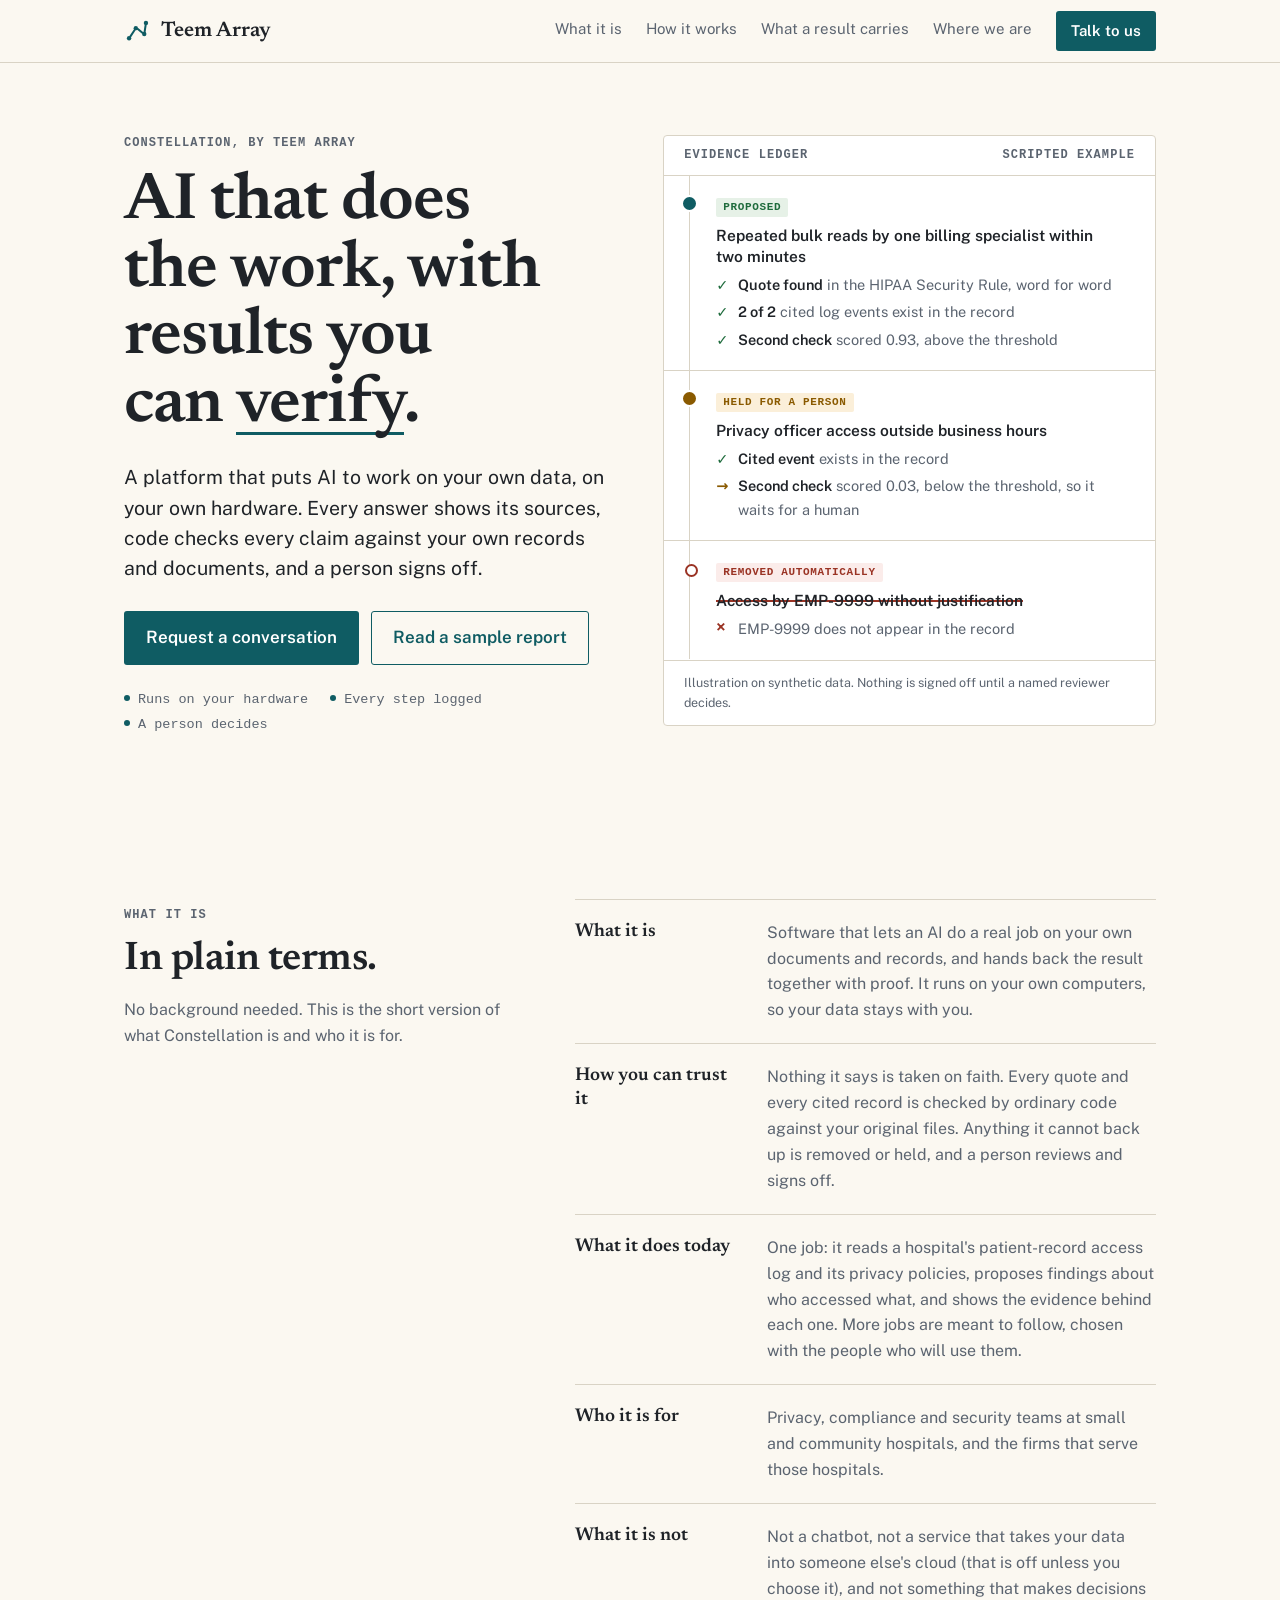
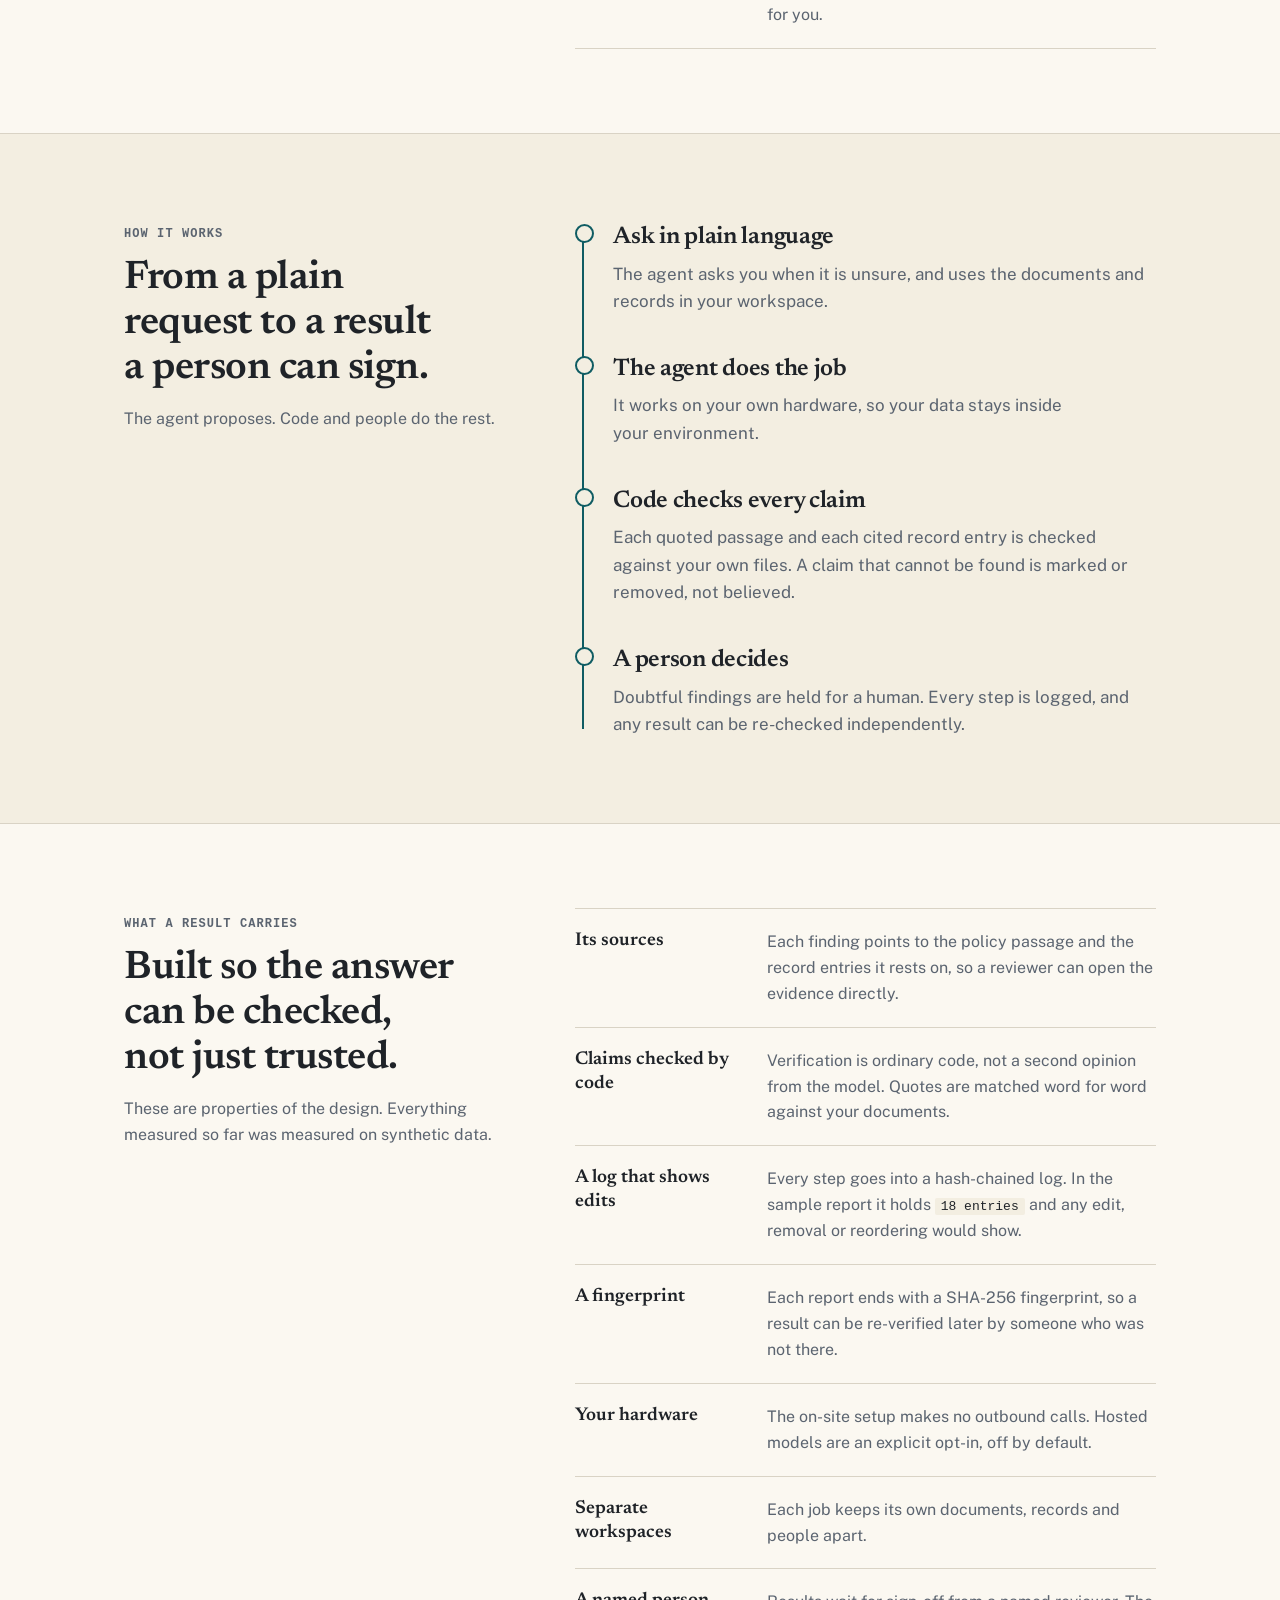
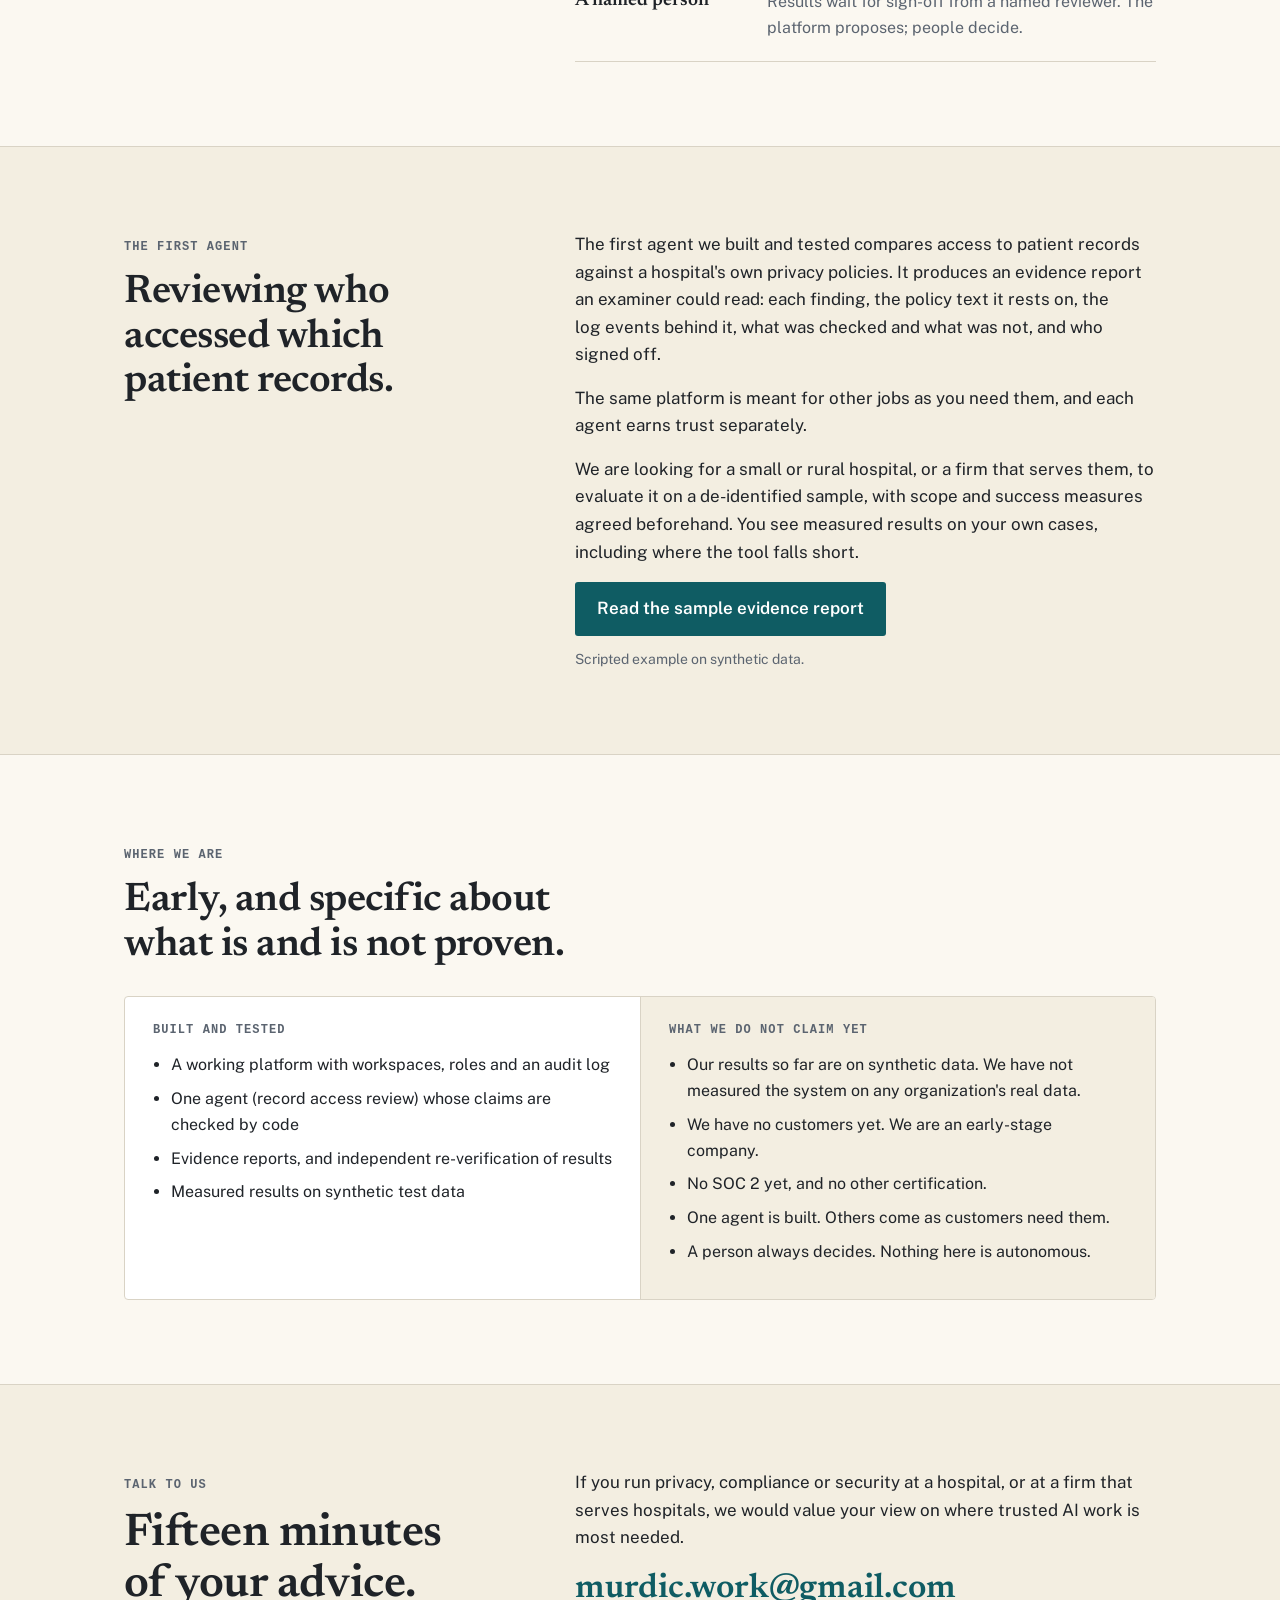
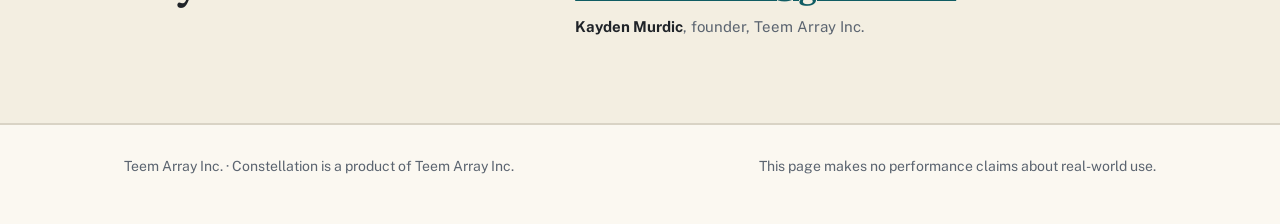
==== commit 8e2dbc8b: "Plain-language What it is section" ====
--- a/index.html
+++ b/index.html
@@ -113,6 +113,7 @@
     <span>Teem Array</span>
   </a>
   <nav class="nav" aria-label="Page sections">
+    <a href="#what">What it is</a>
     <a href="#how">How it works</a>
     <a href="#carries">What a result carries</a>
     <a href="#status">Where we are</a>
@@ -173,6 +174,21 @@
 
     <div class="ledger-foot">Illustration on synthetic data. Nothing is signed off until a named reviewer decides.</div>
   </div>
+</div></section>
+
+<section id="what"><div class="wrap split">
+  <div class="head reveal">
+    <span class="label">What it is</span>
+    <h2 style="margin-top:12px">In plain terms.</h2>
+    <p>No background needed. This is the short version of what Constellation is and who it is for.</p>
+  </div>
+  <dl class="props reveal">
+    <div><dt>What it is</dt><dd>Software that lets an AI do a real job on your own documents and records, and hands back the result together with proof. It runs on your own computers, so your data stays with you.</dd></div>
+    <div><dt>How you can trust it</dt><dd>Nothing it says is taken on faith. Every quote and every cited record is checked by ordinary code against your original files. Anything it cannot back up is removed or held, and a person reviews and signs off.</dd></div>
+    <div><dt>What it does today</dt><dd>One job: it reads a hospital's patient-record access log and its privacy policies, proposes findings about who accessed what, and shows the evidence behind each one. More jobs are meant to follow, chosen with the people who will use them.</dd></div>
+    <div><dt>Who it is for</dt><dd>Privacy, compliance and security teams at small and community hospitals, and the firms that serve those hospitals.</dd></div>
+    <div><dt>What it is not</dt><dd>Not a chatbot, not a service that takes your data into someone else's cloud (that is off unless you choose it), and not something that makes decisions for you.</dd></div>
+  </dl>
 </div></section>
 
 <section id="how" class="tint"><div class="wrap split">
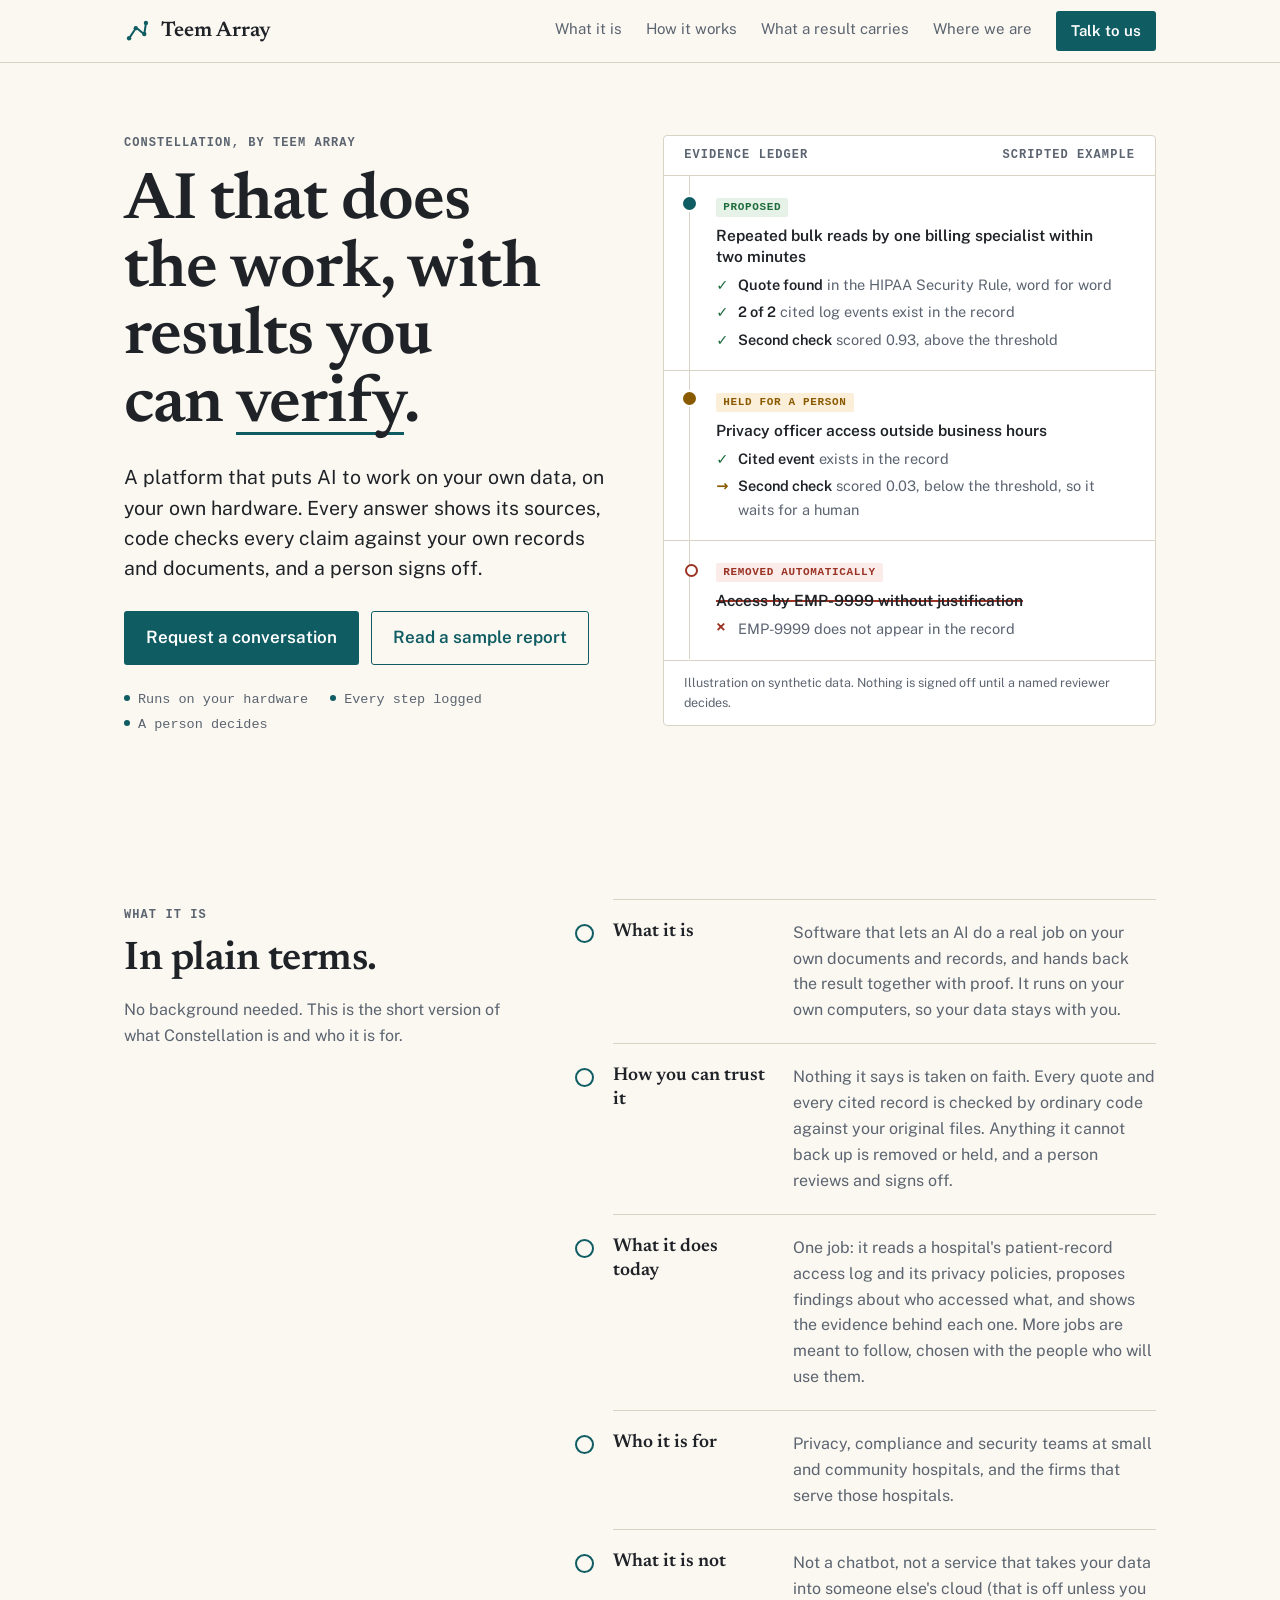
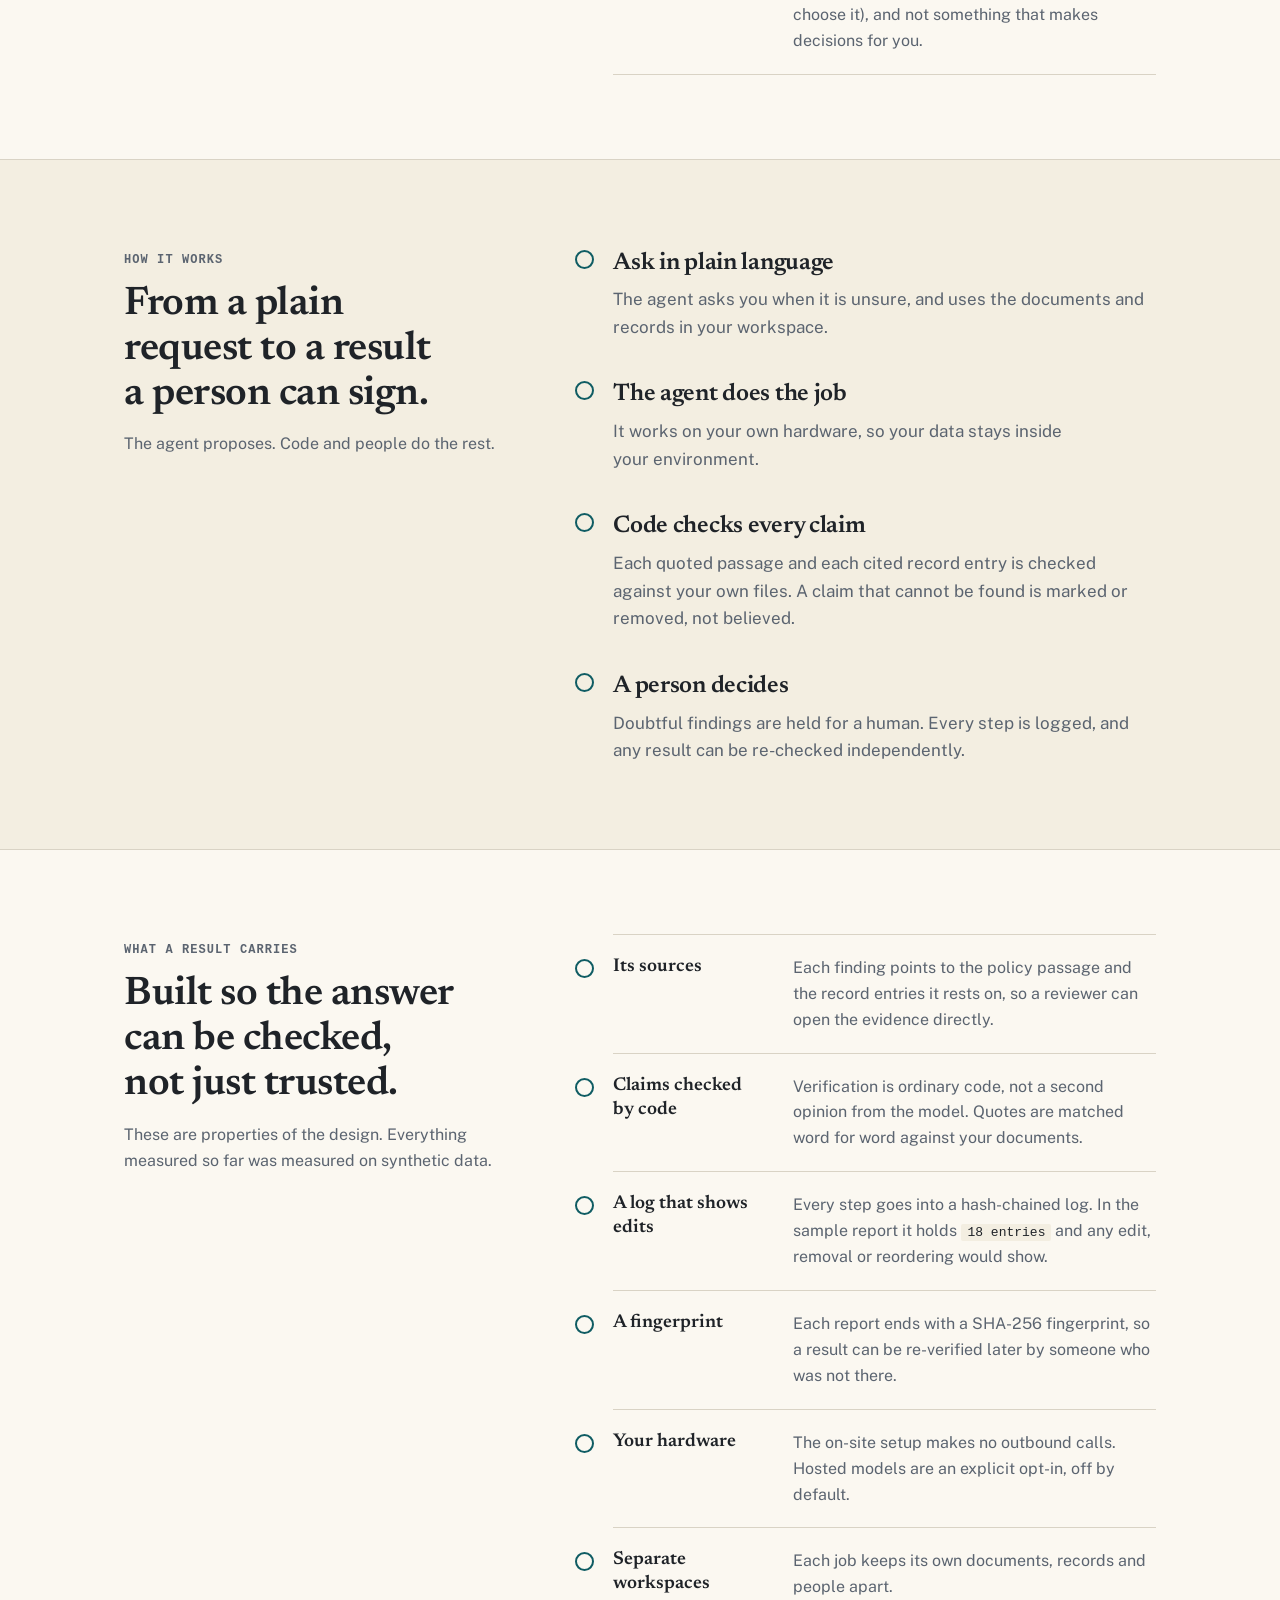
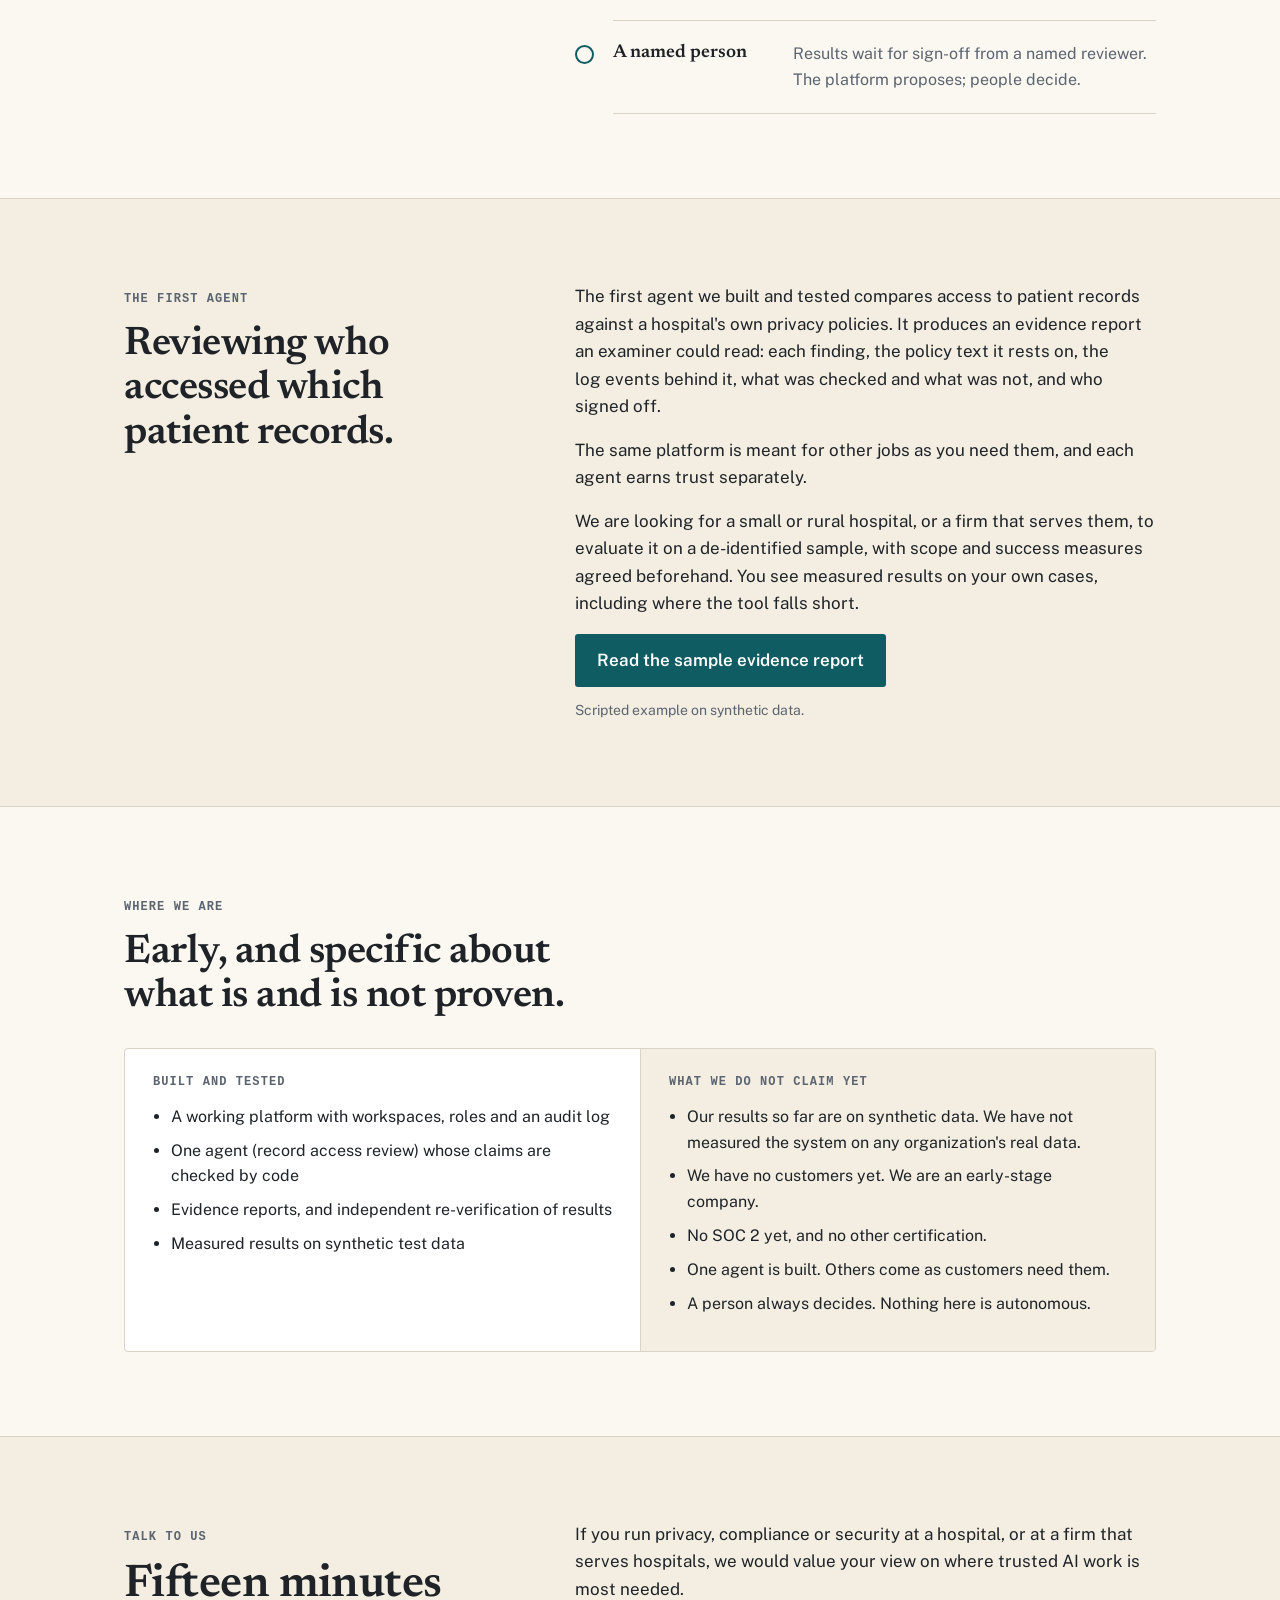
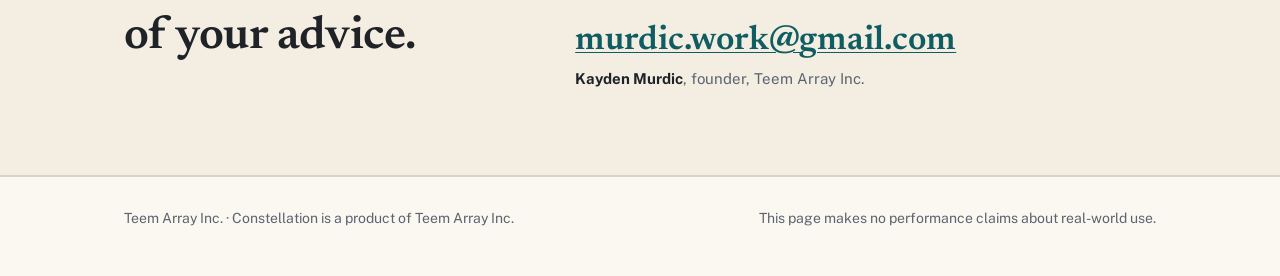
==== commit 73bb8fcd: "Scroll-drawn thread across three sections" ====
--- a/index.html
+++ b/index.html
@@ -103,6 +103,32 @@
     .path::before { animation: spine linear both; animation-timeline: view(); animation-range: entry 20% cover 55%; }
   }
 }
+
+/* one thread through "What it is", "How it works" and "What a result carries" (wide screens) */
+@media (min-width: 861px) {
+  .thread { position: relative; }
+  .thread::before { content: ""; position: absolute; top: 115px; bottom: 84px; width: 1.5px; background: var(--teal); transform-origin: top;
+    left: calc(max(0px, (100% - 1080px) / 2) + 24px + (min(100%, 1080px) - 48px) * .4 + 45.4px); }
+  .thread .path::before { content: none; }
+  .thread .props { padding-left: 38px; }
+  .thread .props > div { position: relative; }
+  .thread .props > div::before { content: ""; position: absolute; left: -38px; top: 24px; width: 15px; height: 15px; border-radius: 50%; background: var(--paper); border: 2px solid var(--teal); }
+  .thread .tint .path li::before { background: var(--paper-2); }
+}
+@media (max-width: 860px) { .thread .props > div::before { content: none; } }
+@media (prefers-reduced-motion: no-preference) {
+  @supports (animation-timeline: view()) {
+    @keyframes fadeonly { from { opacity: .3; } to { opacity: 1; } }
+    @keyframes lit { from { background-color: var(--paper); } to { background-color: var(--teal); } }
+    @keyframes litTint { from { background-color: var(--paper-2); } to { background-color: var(--teal); } }
+    @media (min-width: 861px) {
+      .thread::before { animation: spine linear both; animation-timeline: view(); animation-range: cover 10% cover 90%; }
+      .thread .props > div::before, .thread .path li::before { animation: lit linear both; animation-timeline: view(); animation-range: cover 42% cover 52%; }
+      .thread .tint .path li::before { animation-name: litTint; }
+    }
+    .thread .props dt, .thread .props dd, .thread .path h3, .thread .path p { animation: fadeonly linear both; animation-timeline: view(); animation-range: entry 0% entry 40%; }
+  }
+}
 </style>
 </head>
 <body>
@@ -176,13 +202,14 @@
   </div>
 </div></section>
 
+<div class="thread">
 <section id="what"><div class="wrap split">
   <div class="head reveal">
     <span class="label">What it is</span>
     <h2 style="margin-top:12px">In plain terms.</h2>
     <p>No background needed. This is the short version of what Constellation is and who it is for.</p>
   </div>
-  <dl class="props reveal">
+  <dl class="props">
     <div><dt>What it is</dt><dd>Software that lets an AI do a real job on your own documents and records, and hands back the result together with proof. It runs on your own computers, so your data stays with you.</dd></div>
     <div><dt>How you can trust it</dt><dd>Nothing it says is taken on faith. Every quote and every cited record is checked by ordinary code against your original files. Anything it cannot back up is removed or held, and a person reviews and signs off.</dd></div>
     <div><dt>What it does today</dt><dd>One job: it reads a hospital's patient-record access log and its privacy policies, proposes findings about who accessed what, and shows the evidence behind each one. More jobs are meant to follow, chosen with the people who will use them.</dd></div>
@@ -198,10 +225,10 @@
     <p>The agent proposes. Code and people do the rest.</p>
   </div>
   <ol class="path">
-    <li class="reveal"><h3>Ask in plain language</h3><p>The agent asks you when it is unsure, and uses the documents and records in your workspace.</p></li>
-    <li class="reveal"><h3>The agent does the job</h3><p>It works on your own hardware, so your data stays inside your environment.</p></li>
-    <li class="reveal"><h3>Code checks every claim</h3><p>Each quoted passage and each cited record entry is checked against your own files. A claim that cannot be found is marked or removed, not believed.</p></li>
-    <li class="reveal"><h3>A person decides</h3><p>Doubtful findings are held for a human. Every step is logged, and any result can be re-checked independently.</p></li>
+    <li><h3>Ask in plain language</h3><p>The agent asks you when it is unsure, and uses the documents and records in your workspace.</p></li>
+    <li><h3>The agent does the job</h3><p>It works on your own hardware, so your data stays inside your environment.</p></li>
+    <li><h3>Code checks every claim</h3><p>Each quoted passage and each cited record entry is checked against your own files. A claim that cannot be found is marked or removed, not believed.</p></li>
+    <li><h3>A person decides</h3><p>Doubtful findings are held for a human. Every step is logged, and any result can be re-checked independently.</p></li>
   </ol>
 </div></section>
 
@@ -211,7 +238,7 @@
     <h2 style="margin-top:12px">Built so the answer can be checked, not just trusted.</h2>
     <p>These are properties of the design. Everything measured so far was measured on synthetic data.</p>
   </div>
-  <dl class="props reveal">
+  <dl class="props">
     <div><dt>Its sources</dt><dd>Each finding points to the policy passage and the record entries it rests on, so a reviewer can open the evidence directly.</dd></div>
     <div><dt>Claims checked by code</dt><dd>Verification is ordinary code, not a second opinion from the model. Quotes are matched word for word against your documents.</dd></div>
     <div><dt>A log that shows edits</dt><dd>Every step goes into a hash-chained log. In the sample report it holds <span class="mono">18 entries</span> and any edit, removal or reordering would show.</dd></div>
@@ -221,6 +248,8 @@
     <div><dt>A named person</dt><dd>Results wait for sign-off from a named reviewer. The platform proposes; people decide.</dd></div>
   </dl>
 </div></section>
+
+</div>
 
 <section class="tint"><div class="wrap split">
   <div class="head reveal">
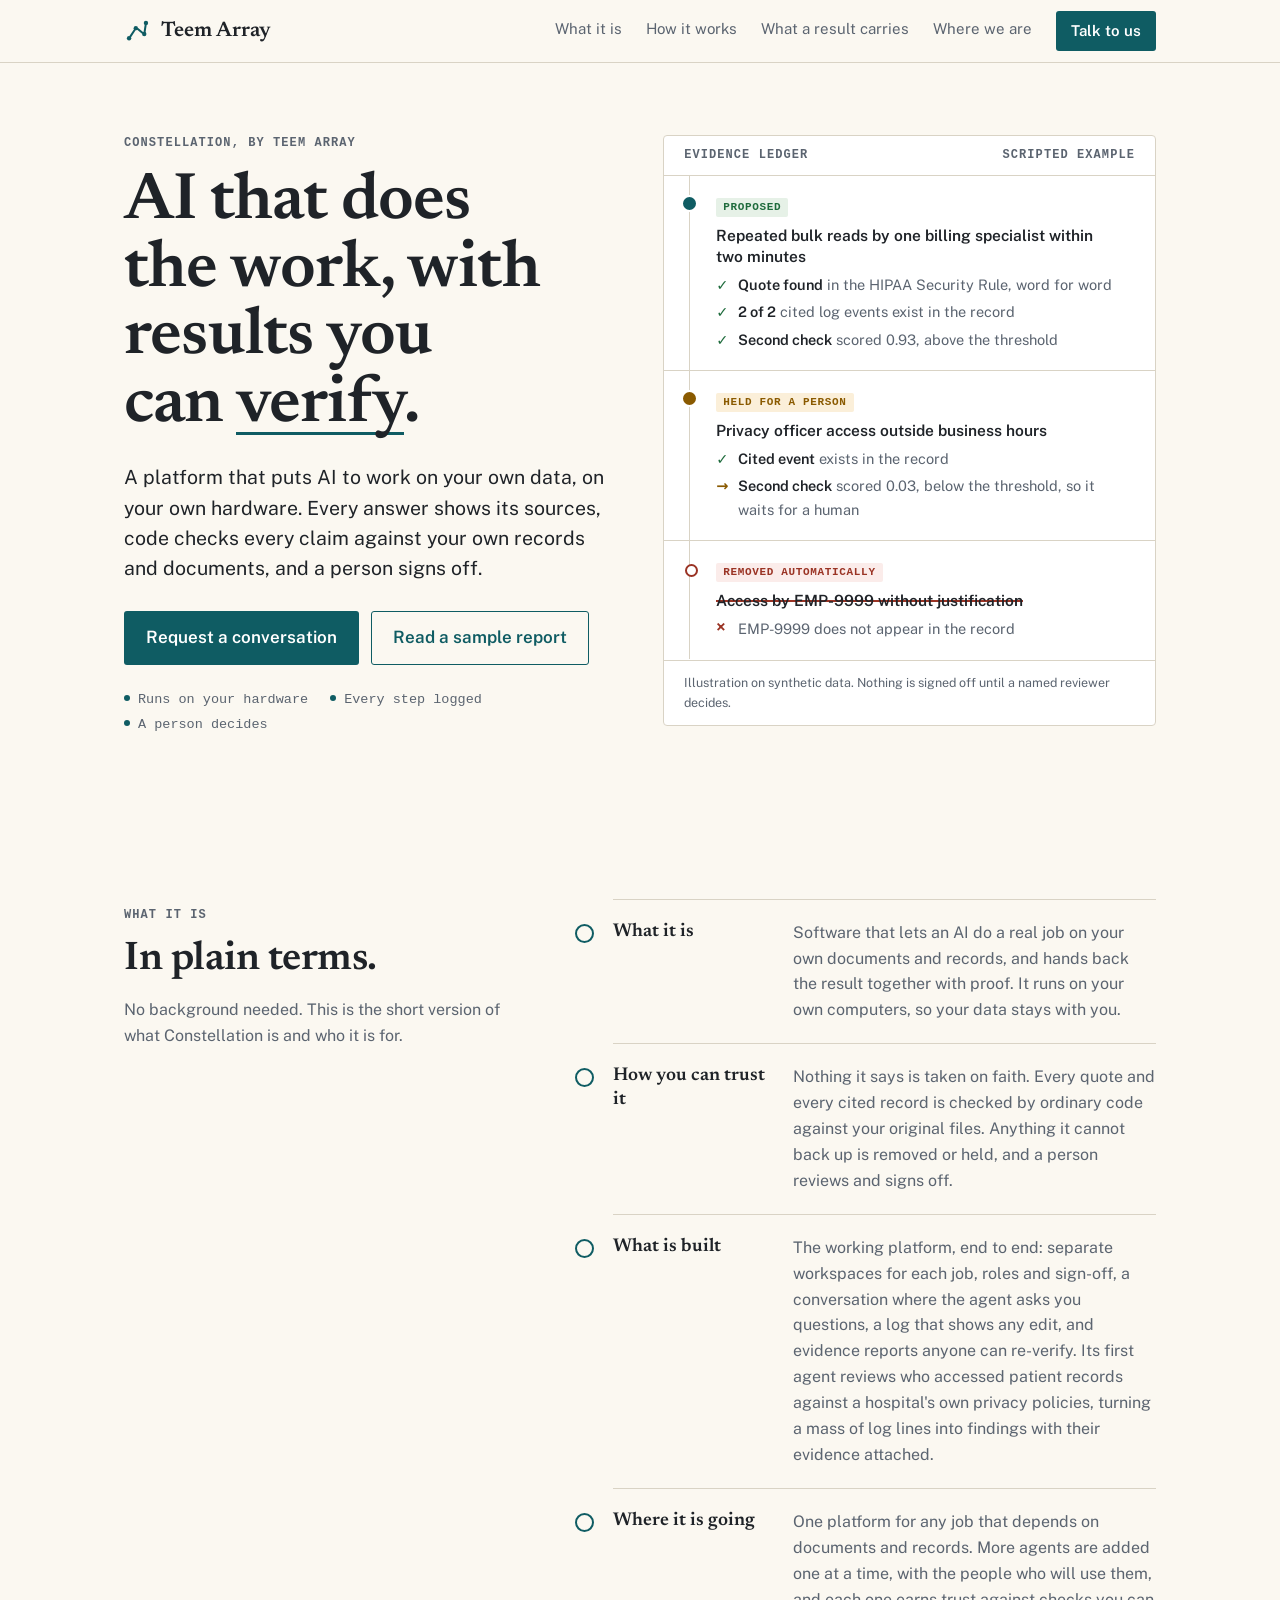
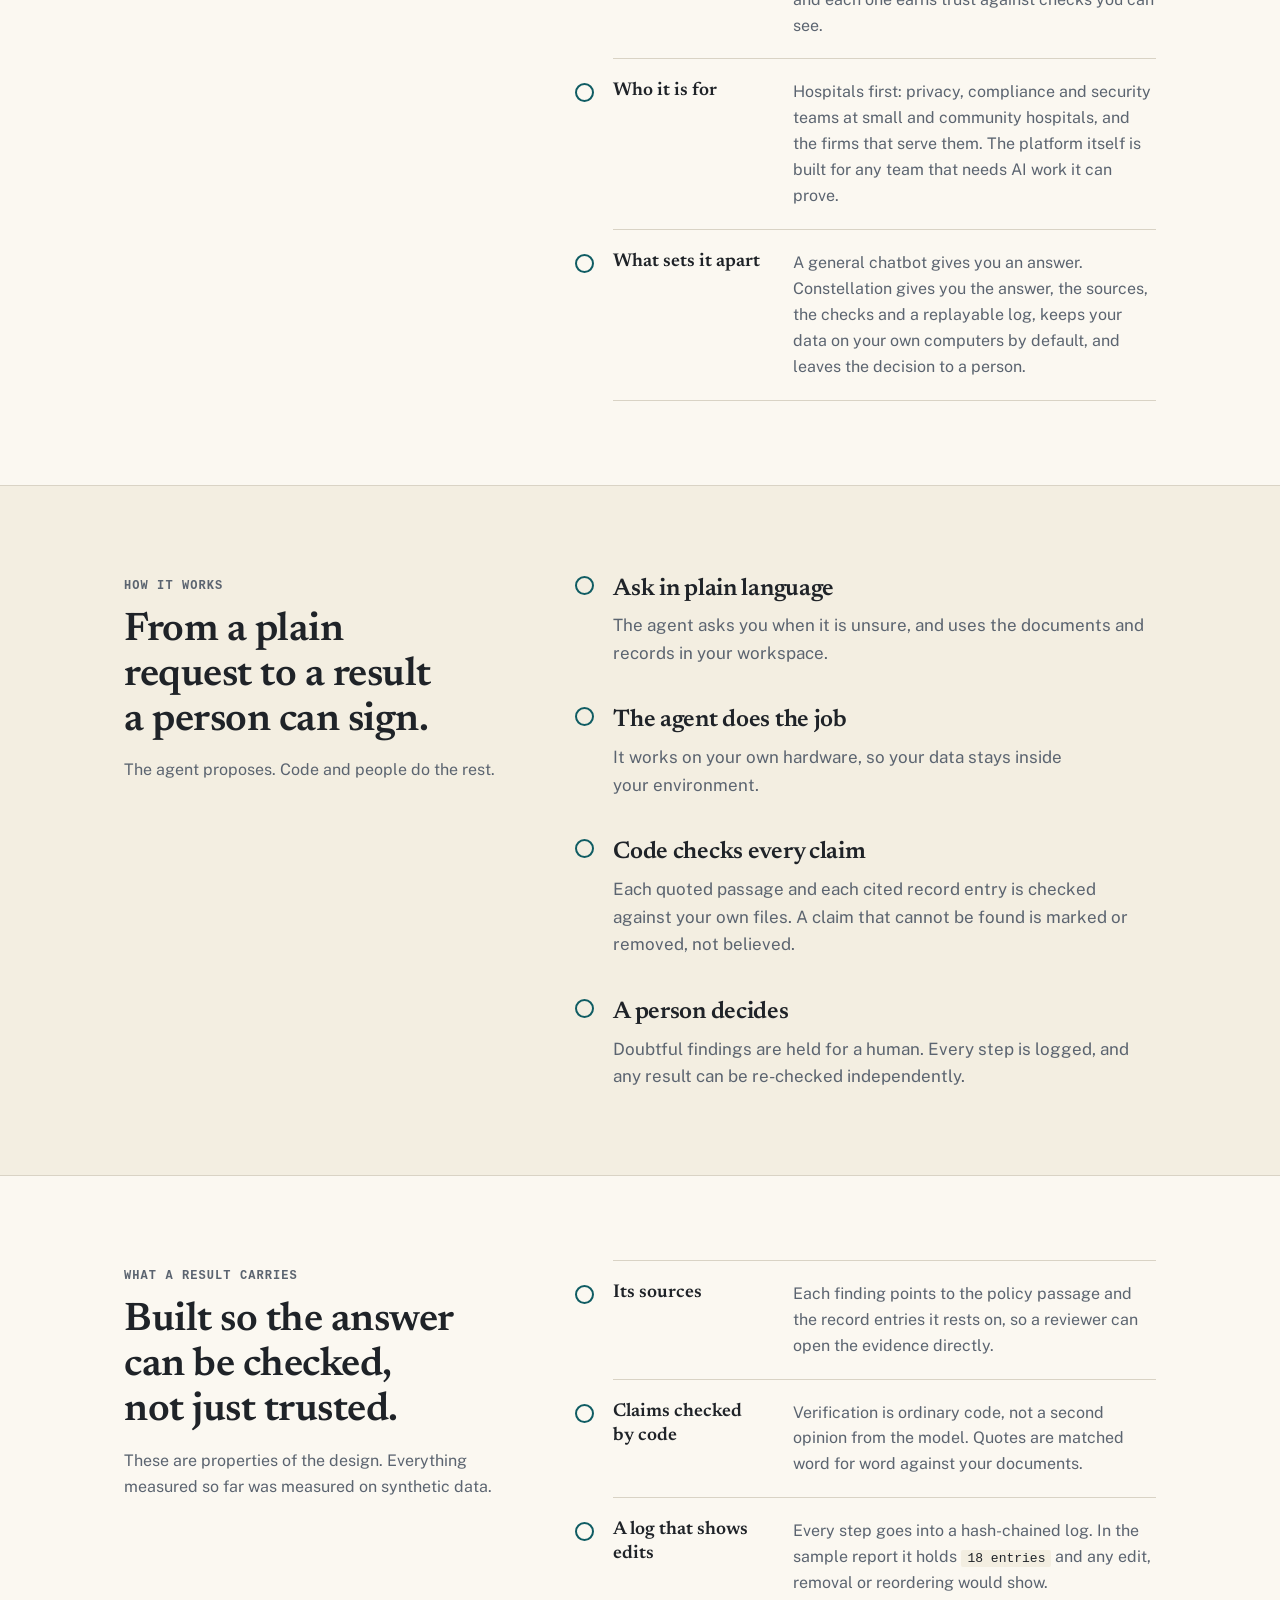
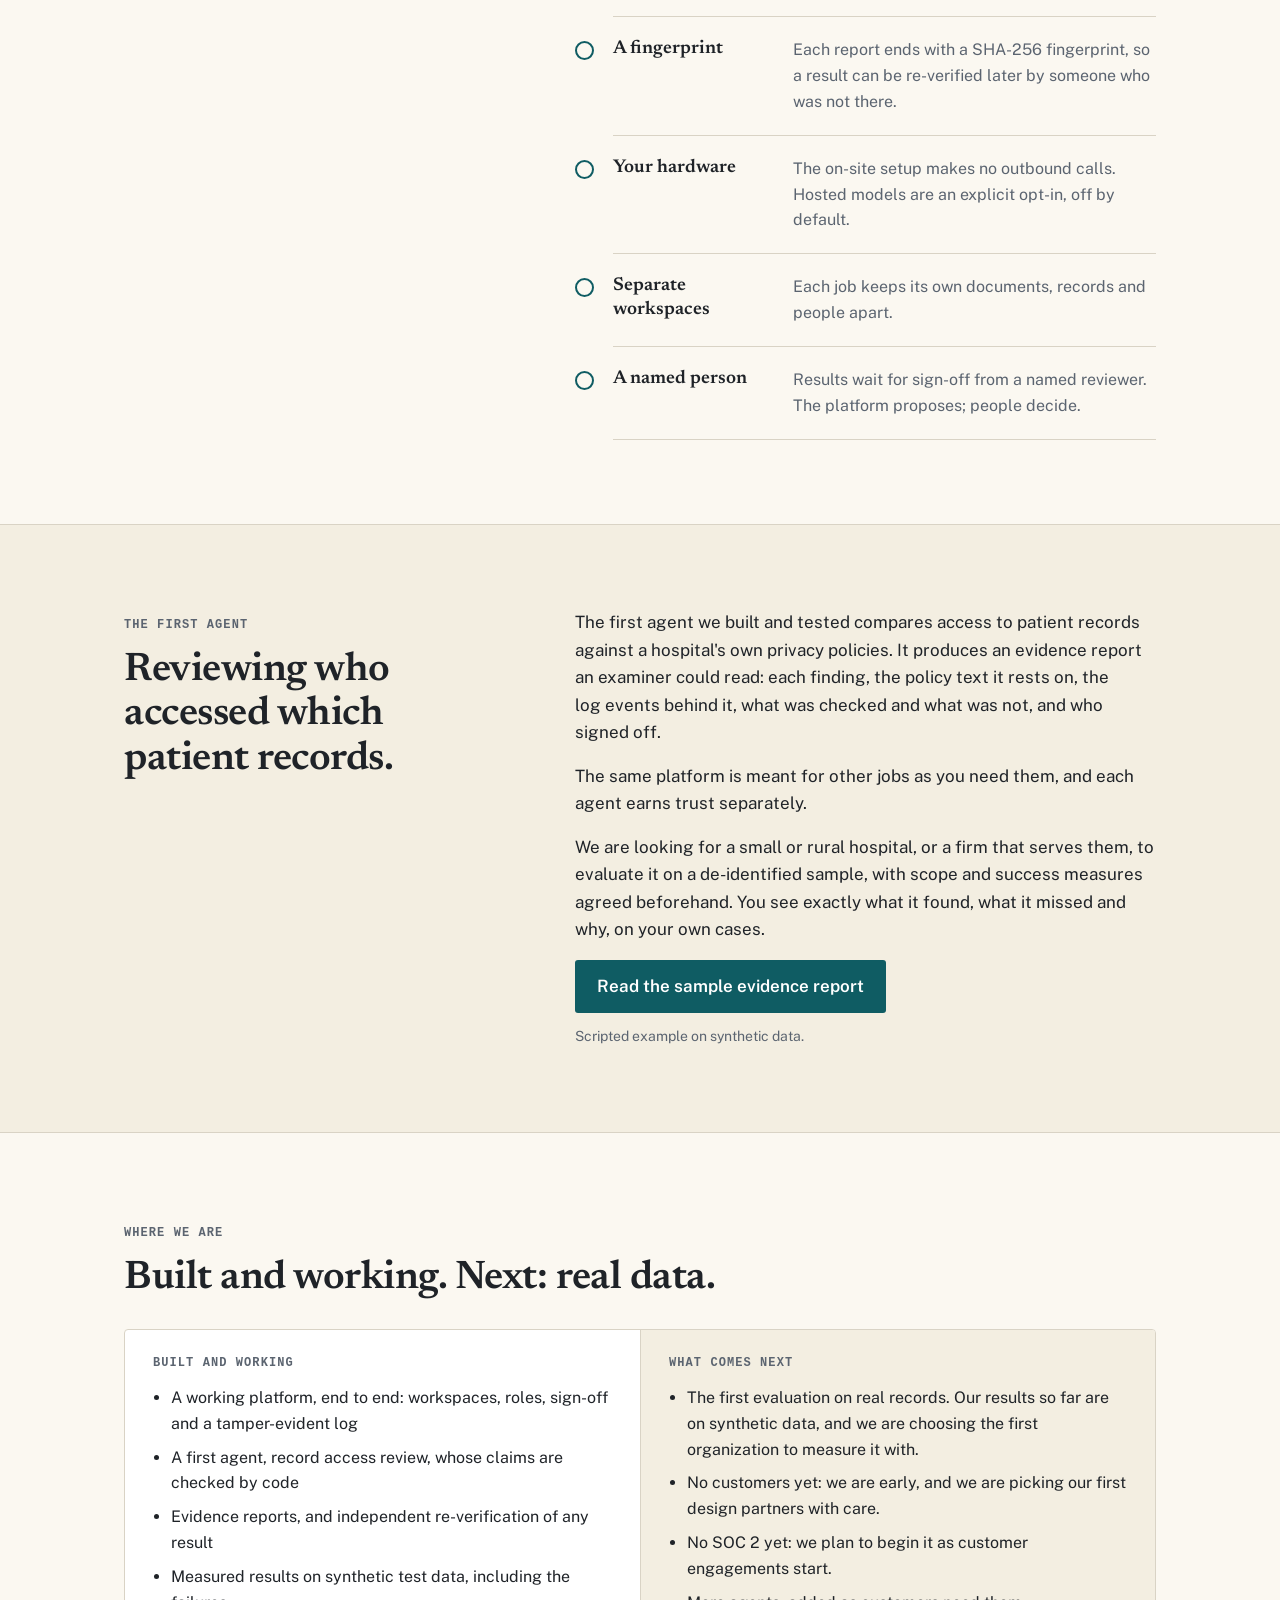
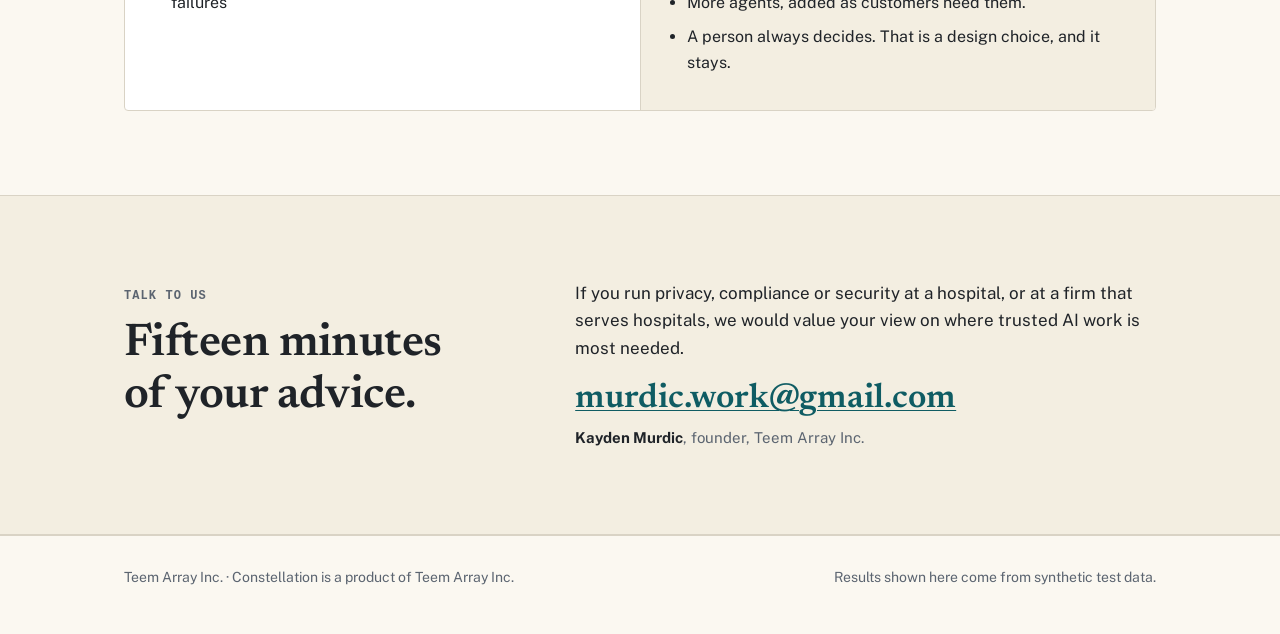
==== commit d294b5c7: "Copy: lead with what is built; limits framed as what comes next" ====
--- a/index.html
+++ b/index.html
@@ -212,9 +212,10 @@
   <dl class="props">
     <div><dt>What it is</dt><dd>Software that lets an AI do a real job on your own documents and records, and hands back the result together with proof. It runs on your own computers, so your data stays with you.</dd></div>
     <div><dt>How you can trust it</dt><dd>Nothing it says is taken on faith. Every quote and every cited record is checked by ordinary code against your original files. Anything it cannot back up is removed or held, and a person reviews and signs off.</dd></div>
-    <div><dt>What it does today</dt><dd>One job: it reads a hospital's patient-record access log and its privacy policies, proposes findings about who accessed what, and shows the evidence behind each one. More jobs are meant to follow, chosen with the people who will use them.</dd></div>
-    <div><dt>Who it is for</dt><dd>Privacy, compliance and security teams at small and community hospitals, and the firms that serve those hospitals.</dd></div>
-    <div><dt>What it is not</dt><dd>Not a chatbot, not a service that takes your data into someone else's cloud (that is off unless you choose it), and not something that makes decisions for you.</dd></div>
+    <div><dt>What is built</dt><dd>The working platform, end to end: separate workspaces for each job, roles and sign-off, a conversation where the agent asks you questions, a log that shows any edit, and evidence reports anyone can re-verify. Its first agent reviews who accessed patient records against a hospital's own privacy policies, turning a mass of log lines into findings with their evidence attached.</dd></div>
+    <div><dt>Where it is going</dt><dd>One platform for any job that depends on documents and records. More agents are added one at a time, with the people who will use them, and each one earns trust against checks you can see.</dd></div>
+    <div><dt>Who it is for</dt><dd>Hospitals first: privacy, compliance and security teams at small and community hospitals, and the firms that serve them. The platform itself is built for any team that needs AI work it can prove.</dd></div>
+    <div><dt>What sets it apart</dt><dd>A general chatbot gives you an answer. Constellation gives you the answer, the sources, the checks and a replayable log, keeps your data on your own computers by default, and leaves the decision to a person.</dd></div>
   </dl>
 </div></section>
 
@@ -259,7 +260,7 @@
   <div class="reveal">
     <p>The first agent we built and tested compares access to patient records against a hospital's own privacy policies. It produces an evidence report an examiner could read: each finding, the policy text it rests on, the log events behind it, what was checked and what was not, and who signed off.</p>
     <p>The same platform is meant for other jobs as you need them, and each agent earns trust separately.</p>
-    <p>We are looking for a small or rural hospital, or a firm that serves them, to evaluate it on a de-identified sample, with scope and success measures agreed beforehand. You see measured results on your own cases, including where the tool falls short.</p>
+    <p>We are looking for a small or rural hospital, or a firm that serves them, to evaluate it on a de-identified sample, with scope and success measures agreed beforehand. You see exactly what it found, what it missed and why, on your own cases.</p>
     <a class="btn" href="sample-evidence-report.html">Read the sample evidence report</a>
     <p class="muted" style="margin:12px 0 0;font-size:14px">Scripted example on synthetic data.</p>
   </div>
@@ -267,25 +268,25 @@
 
 <section id="status"><div class="wrap">
   <span class="label">Where we are</span>
-  <h2 style="margin:12px 0 28px;max-width:20em">Early, and specific about what is and is not proven.</h2>
+  <h2 style="margin:12px 0 28px;max-width:20em">Built and working. Next: real data.</h2>
   <div class="status reveal">
     <div>
-      <h3>Built and tested</h3>
+      <h3>Built and working</h3>
       <ul>
-        <li>A working platform with workspaces, roles and an audit log</li>
-        <li>One agent (record access review) whose claims are checked by code</li>
-        <li>Evidence reports, and independent re-verification of results</li>
-        <li>Measured results on synthetic test data</li>
+        <li>A working platform, end to end: workspaces, roles, sign-off and a tamper-evident log</li>
+        <li>A first agent, record access review, whose claims are checked by code</li>
+        <li>Evidence reports, and independent re-verification of any result</li>
+        <li>Measured results on synthetic test data, including the failures</li>
       </ul>
     </div>
     <div>
-      <h3>What we do not claim yet</h3>
+      <h3>What comes next</h3>
       <ul>
-        <li>Our results so far are on synthetic data. We have not measured the system on any organization's real data.</li>
-        <li>We have no customers yet. We are an early-stage company.</li>
-        <li>No SOC 2 yet, and no other certification.</li>
-        <li>One agent is built. Others come as customers need them.</li>
-        <li>A person always decides. Nothing here is autonomous.</li>
+        <li>The first evaluation on real records. Our results so far are on synthetic data, and we are choosing the first organization to measure it with.</li>
+        <li>No customers yet: we are early, and we are picking our first design partners with care.</li>
+        <li>No SOC 2 yet: we plan to begin it as customer engagements start.</li>
+        <li>More agents, added as customers need them.</li>
+        <li>A person always decides. That is a design choice, and it stays.</li>
       </ul>
     </div>
   </div>
@@ -307,7 +308,7 @@
 
 <footer class="foot"><div class="wrap">
   <span>Teem Array Inc. &middot; Constellation is a product of Teem Array Inc.</span>
-  <span>This page makes no performance claims about real-world use.</span>
+  <span>Results shown here come from synthetic test data.</span>
 </div></footer>
 </body>
 </html>
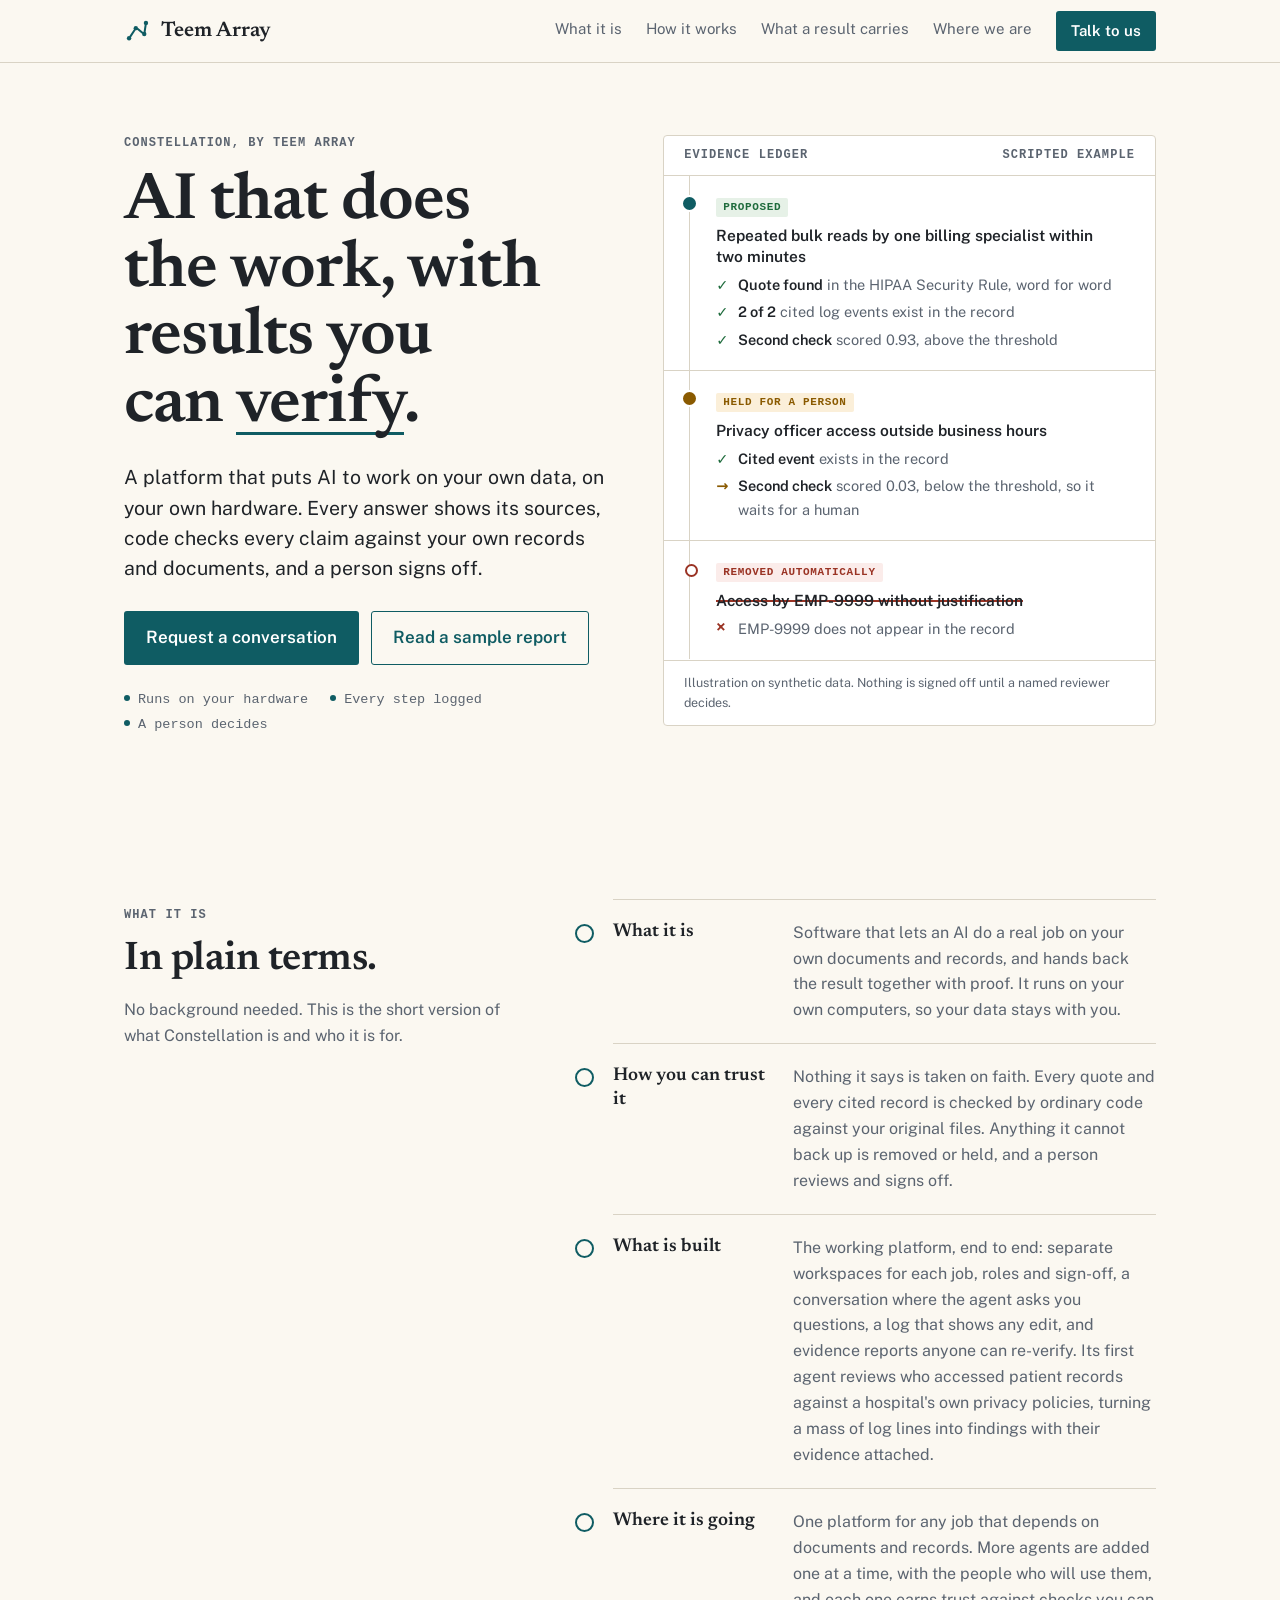
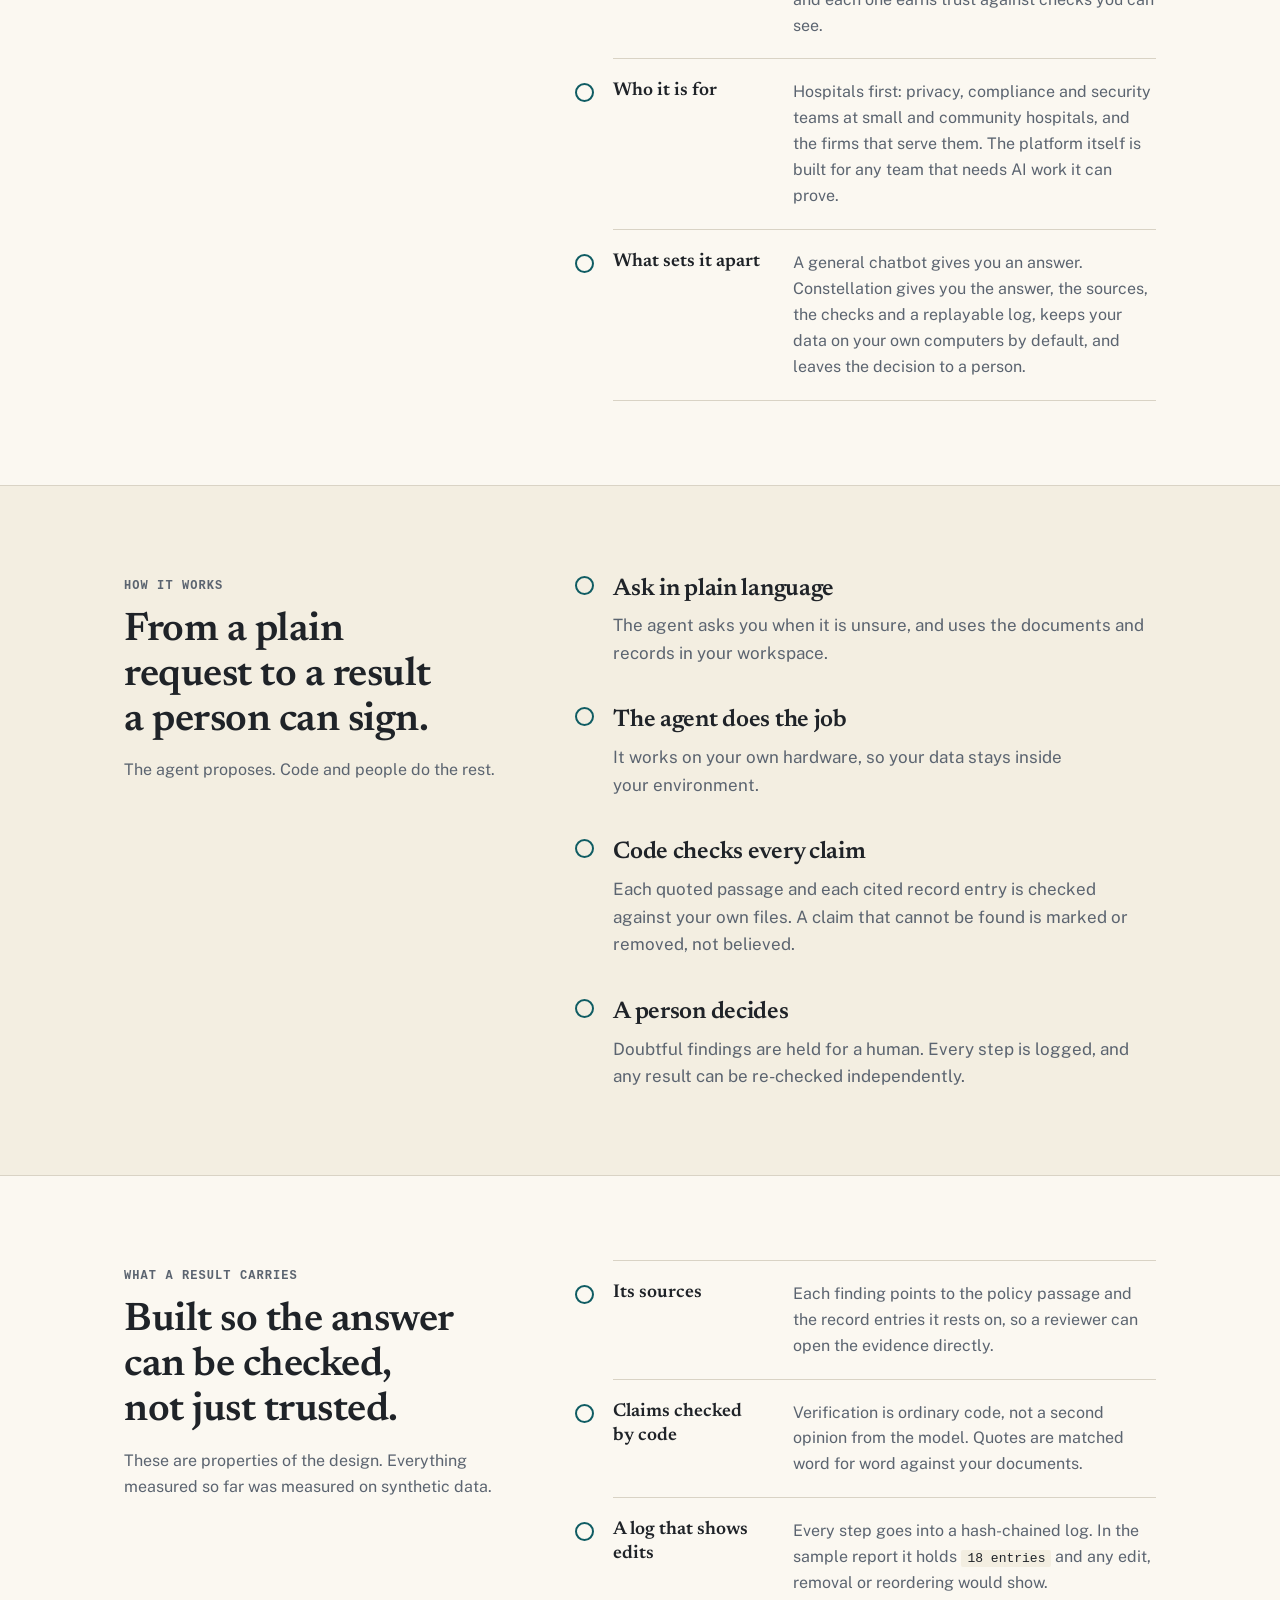
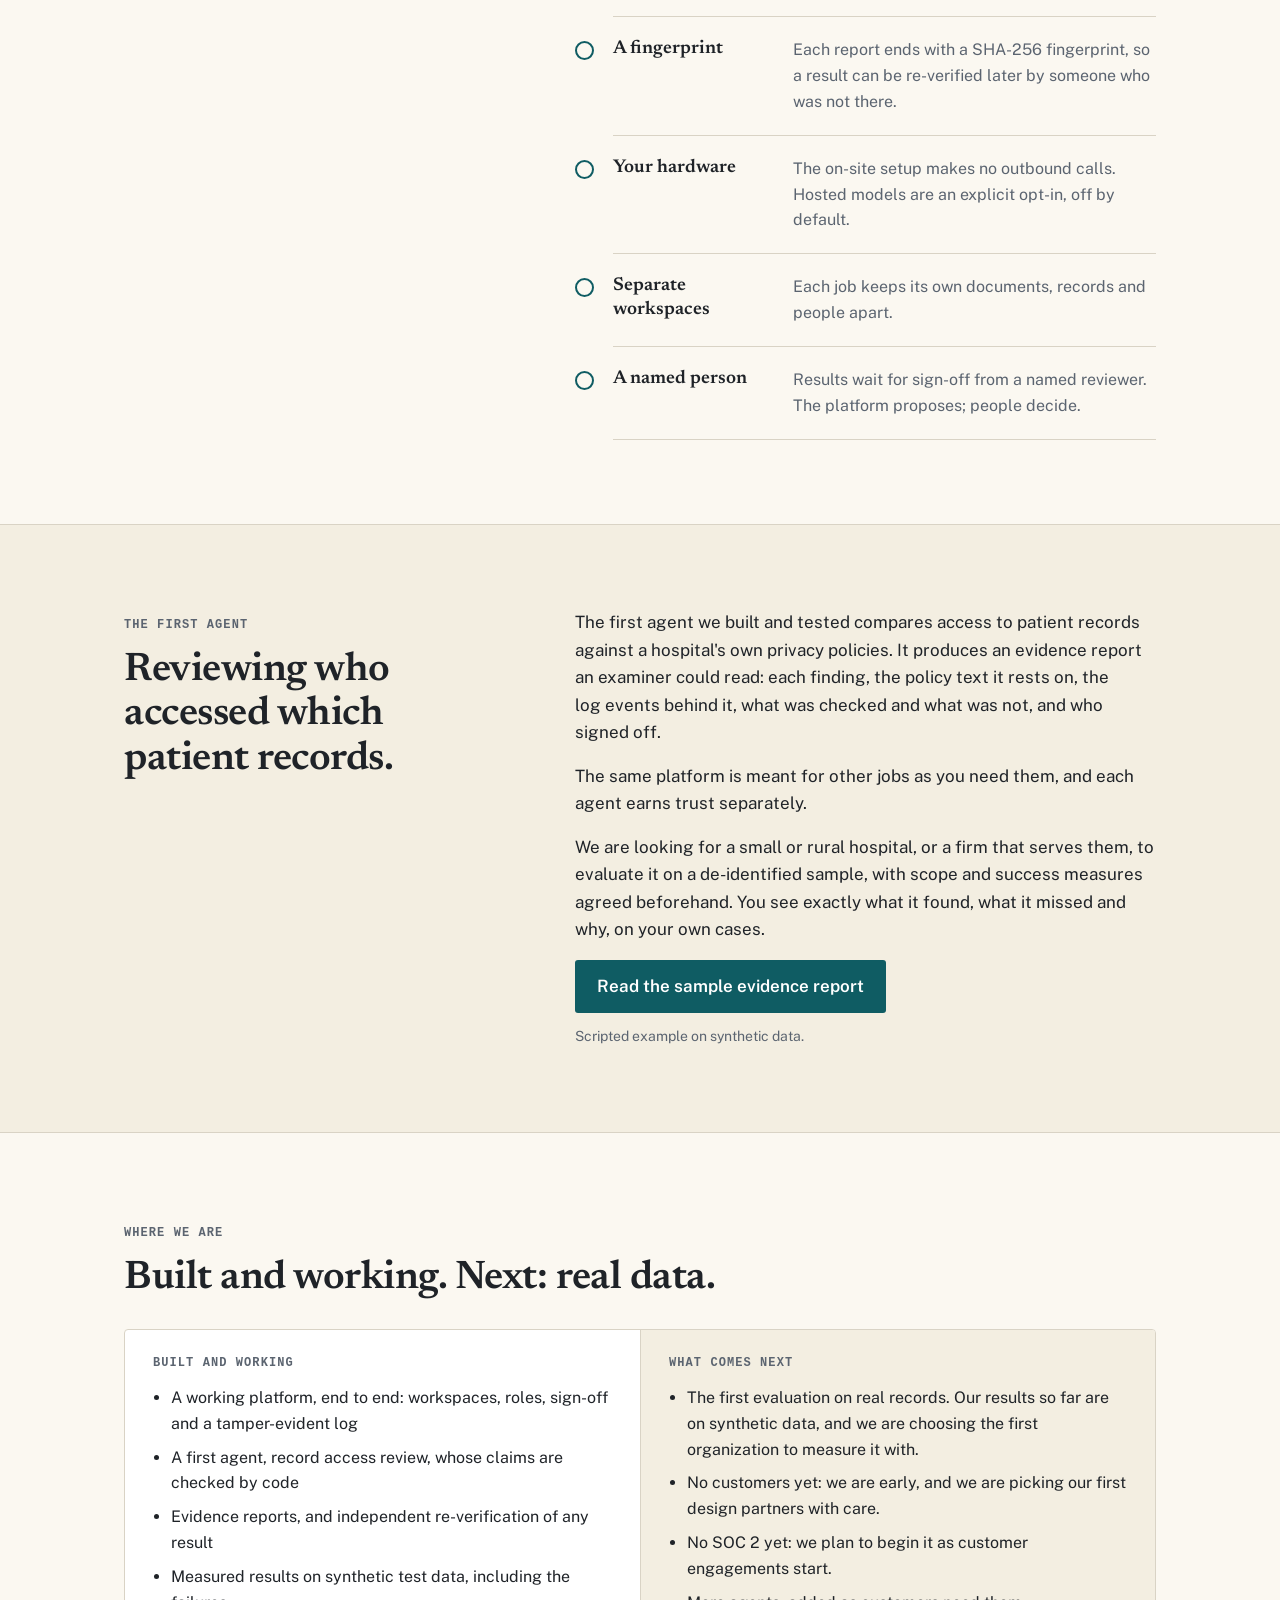
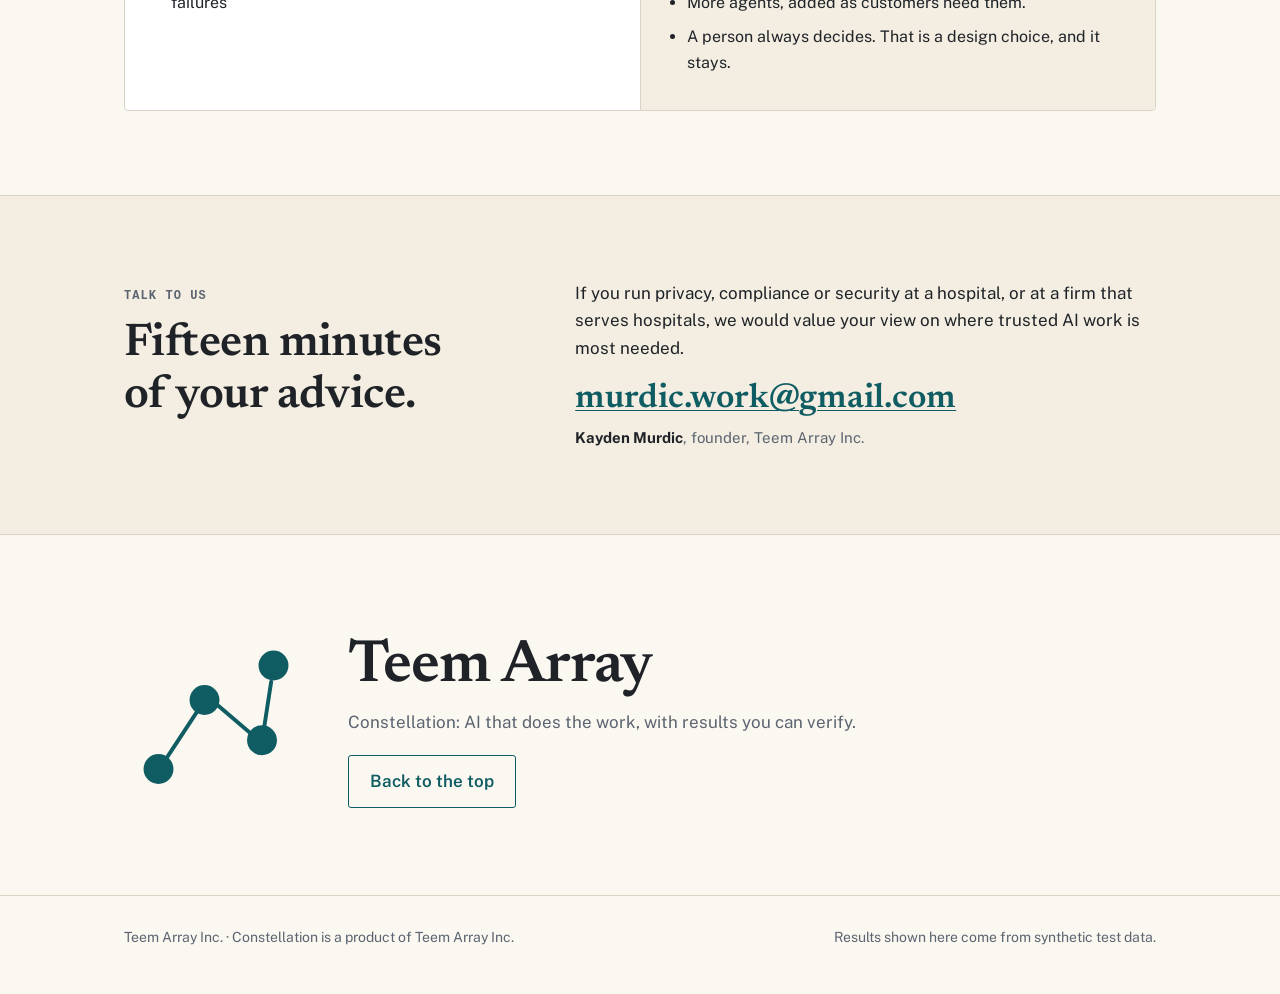
==== commit ee4cbcf8: "Animated closing mark" ====
--- a/index.html
+++ b/index.html
@@ -129,6 +129,39 @@
     .thread .props dt, .thread .props dd, .thread .path h3, .thread .path p { animation: fadeonly linear both; animation-timeline: view(); animation-range: entry 0% entry 40%; }
   }
 }
+
+/* closing mark: the four-star constellation draws itself as the end of the page scrolls in */
+.closer { padding-block: 96px 80px; }
+.closer-in { display: flex; align-items: center; gap: 40px; flex-wrap: wrap; }
+.mark { width: clamp(124px, 15vw, 184px); height: auto; color: var(--teal); overflow: visible; flex: none; }
+.mark .l { fill: none; stroke: currentColor; stroke-width: .34; stroke-linecap: round; }
+.mark .s { fill: currentColor; }
+.mark .h { fill: currentColor; opacity: 0; }
+.mark .s, .mark .h { transform-box: fill-box; transform-origin: center; }
+.closer .word { font: 600 clamp(36px, 5.2vw, 60px)/1 var(--font-display); letter-spacing: -0.015em; }
+.closer p { margin: 12px 0 18px; color: var(--muted); max-width: 30em; }
+@keyframes starIn { from { transform: scale(0); opacity: 0; } to { transform: scale(1); opacity: 1; } }
+@keyframes glowIn { from { opacity: 0; } to { opacity: 1; } }
+@keyframes lineIn { from { stroke-dashoffset: 1; } to { stroke-dashoffset: 0; } }
+@keyframes twinkle { 0%, 100% { opacity: 0; transform: scale(.6); } 50% { opacity: .16; transform: scale(1.2); } }
+@media (prefers-reduced-motion: no-preference) {
+  .mark .h { animation: twinkle 5.5s ease-in-out infinite; animation-delay: var(--t, 0s); }
+  @supports (animation-timeline: view()) {
+    .mark .l { stroke-dasharray: 1; }
+    .mark { view-timeline: --mark block; }
+    .mark .s, .mark .l { animation-timing-function: ease-out; animation-fill-mode: both; animation-timeline: --mark; }
+    .mark .s { animation-name: starIn; }
+    .mark .g { animation: glowIn linear both; animation-timeline: --mark; }
+    .mark .l { animation-name: lineIn; }
+    .mark .s1, .mark .g1 { animation-range: entry 20% entry 40%; }
+    .mark .l1 { animation-range: entry 36% entry 56%; }
+    .mark .s2, .mark .g2 { animation-range: entry 50% entry 64%; }
+    .mark .l2 { animation-range: entry 60% entry 78%; }
+    .mark .s3, .mark .g3 { animation-range: entry 72% entry 84%; }
+    .mark .l3 { animation-range: entry 80% entry 94%; }
+    .mark .s4, .mark .g4 { animation-range: entry 90% entry 100%; }
+  }
+}
 </style>
 </head>
 <body>
@@ -304,6 +337,21 @@
   </div>
 </div></section>
 
+<section class="closer" aria-label="Teem Array"><div class="wrap closer-in">
+  <svg class="mark" viewBox="0 0 16 16" role="img" aria-label="Teem Array mark: four connected stars">
+    <g class="g g1"><circle class="h" style="--t:0s" cx="3" cy="12" r="2.4"/></g><g class="g g2"><circle class="h" style="--t:1.4s" cx="7" cy="6" r="2.4"/></g><g class="g g3"><circle class="h" style="--t:2.8s" cx="12" cy="9.5" r="2.4"/></g><g class="g g4"><circle class="h" style="--t:4.1s" cx="13" cy="3" r="2.4"/></g>
+    <path class="l l1" pathLength="1" d="M3.8 10.9 6.3 7.1"/>
+    <path class="l l2" pathLength="1" d="M8.2 6.5 10.9 8.8"/>
+    <path class="l l3" pathLength="1" d="M12.2 8.3 12.8 4.4"/>
+    <circle class="s s1" cx="3" cy="12" r="1.3"/><circle class="s s2" cx="7" cy="6" r="1.3"/><circle class="s s3" cx="12" cy="9.5" r="1.3"/><circle class="s s4" cx="13" cy="3" r="1.3"/>
+  </svg>
+  <div>
+    <div class="word">Teem Array</div>
+    <p>Constellation: AI that does the work, with results you can verify.</p>
+    <a class="btn ghost" href="#top">Back to the top</a>
+  </div>
+</div></section>
+
 </main>
 
 <footer class="foot"><div class="wrap">
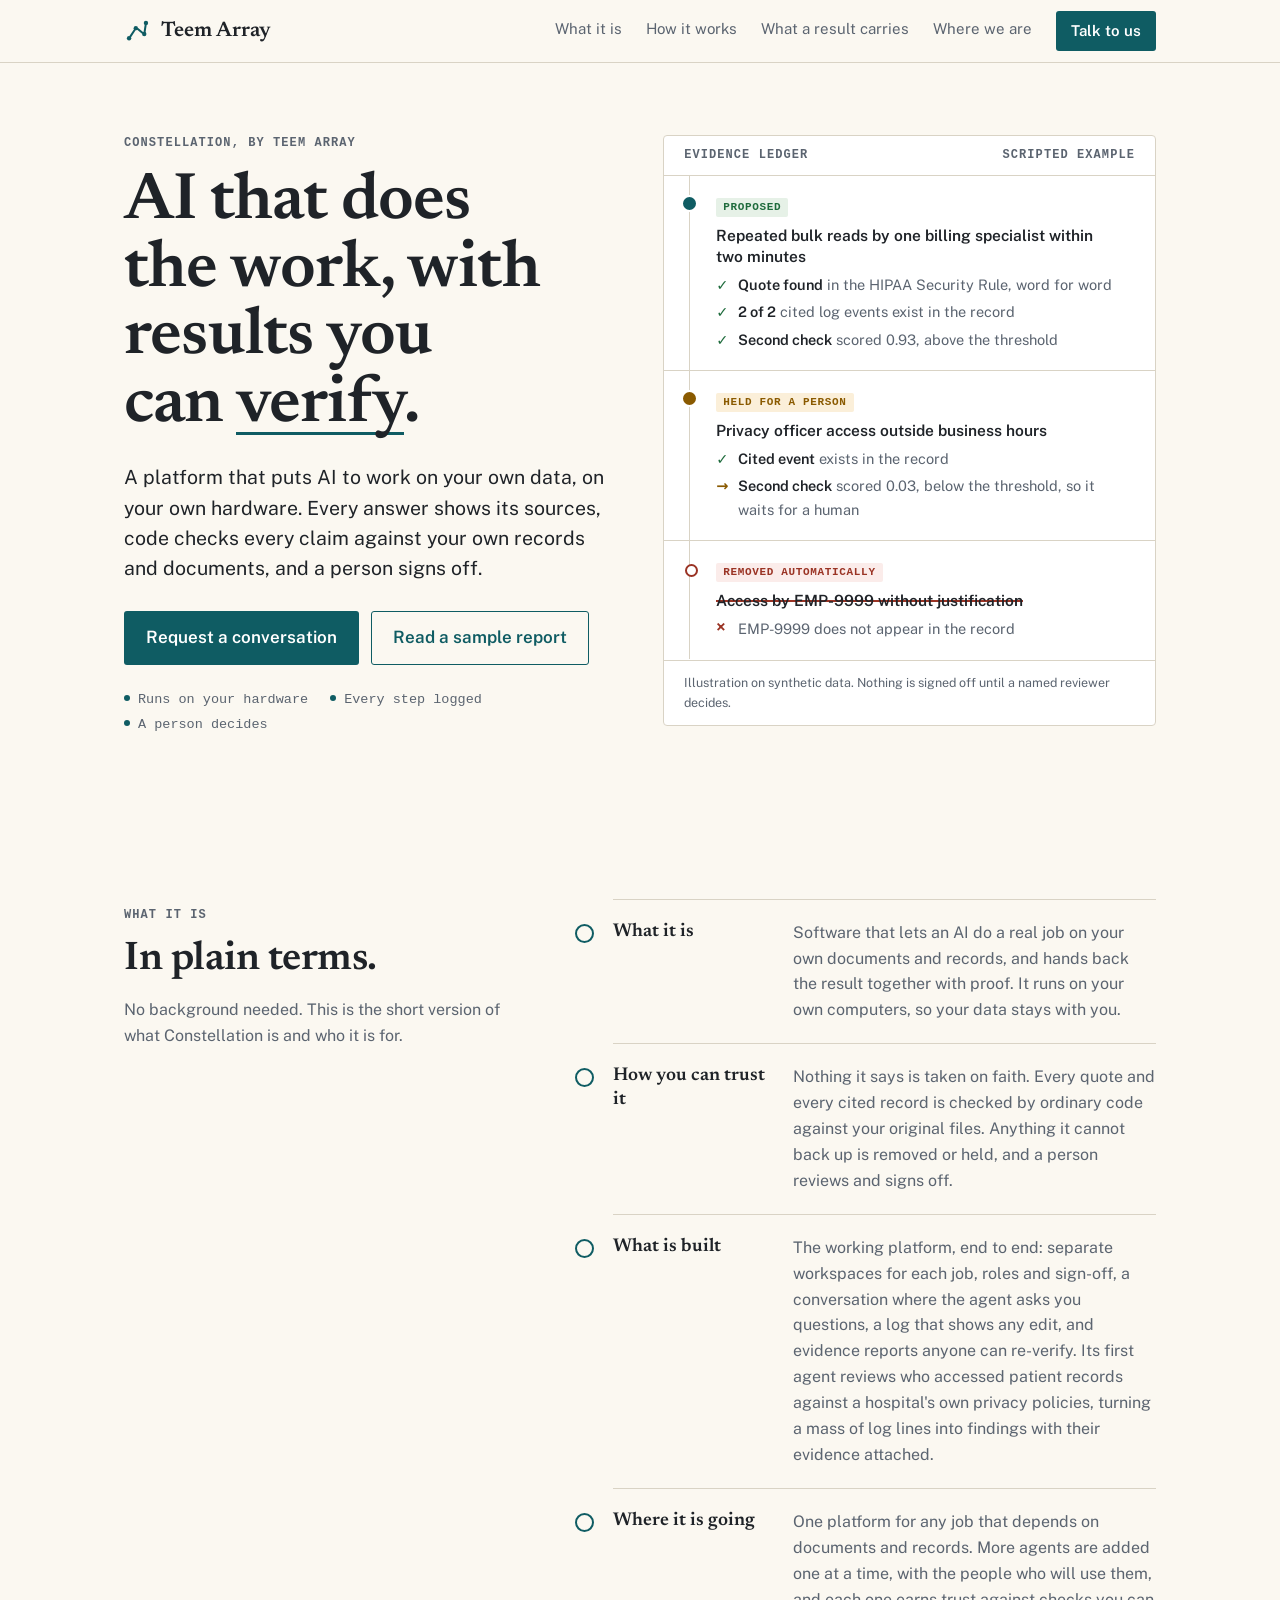
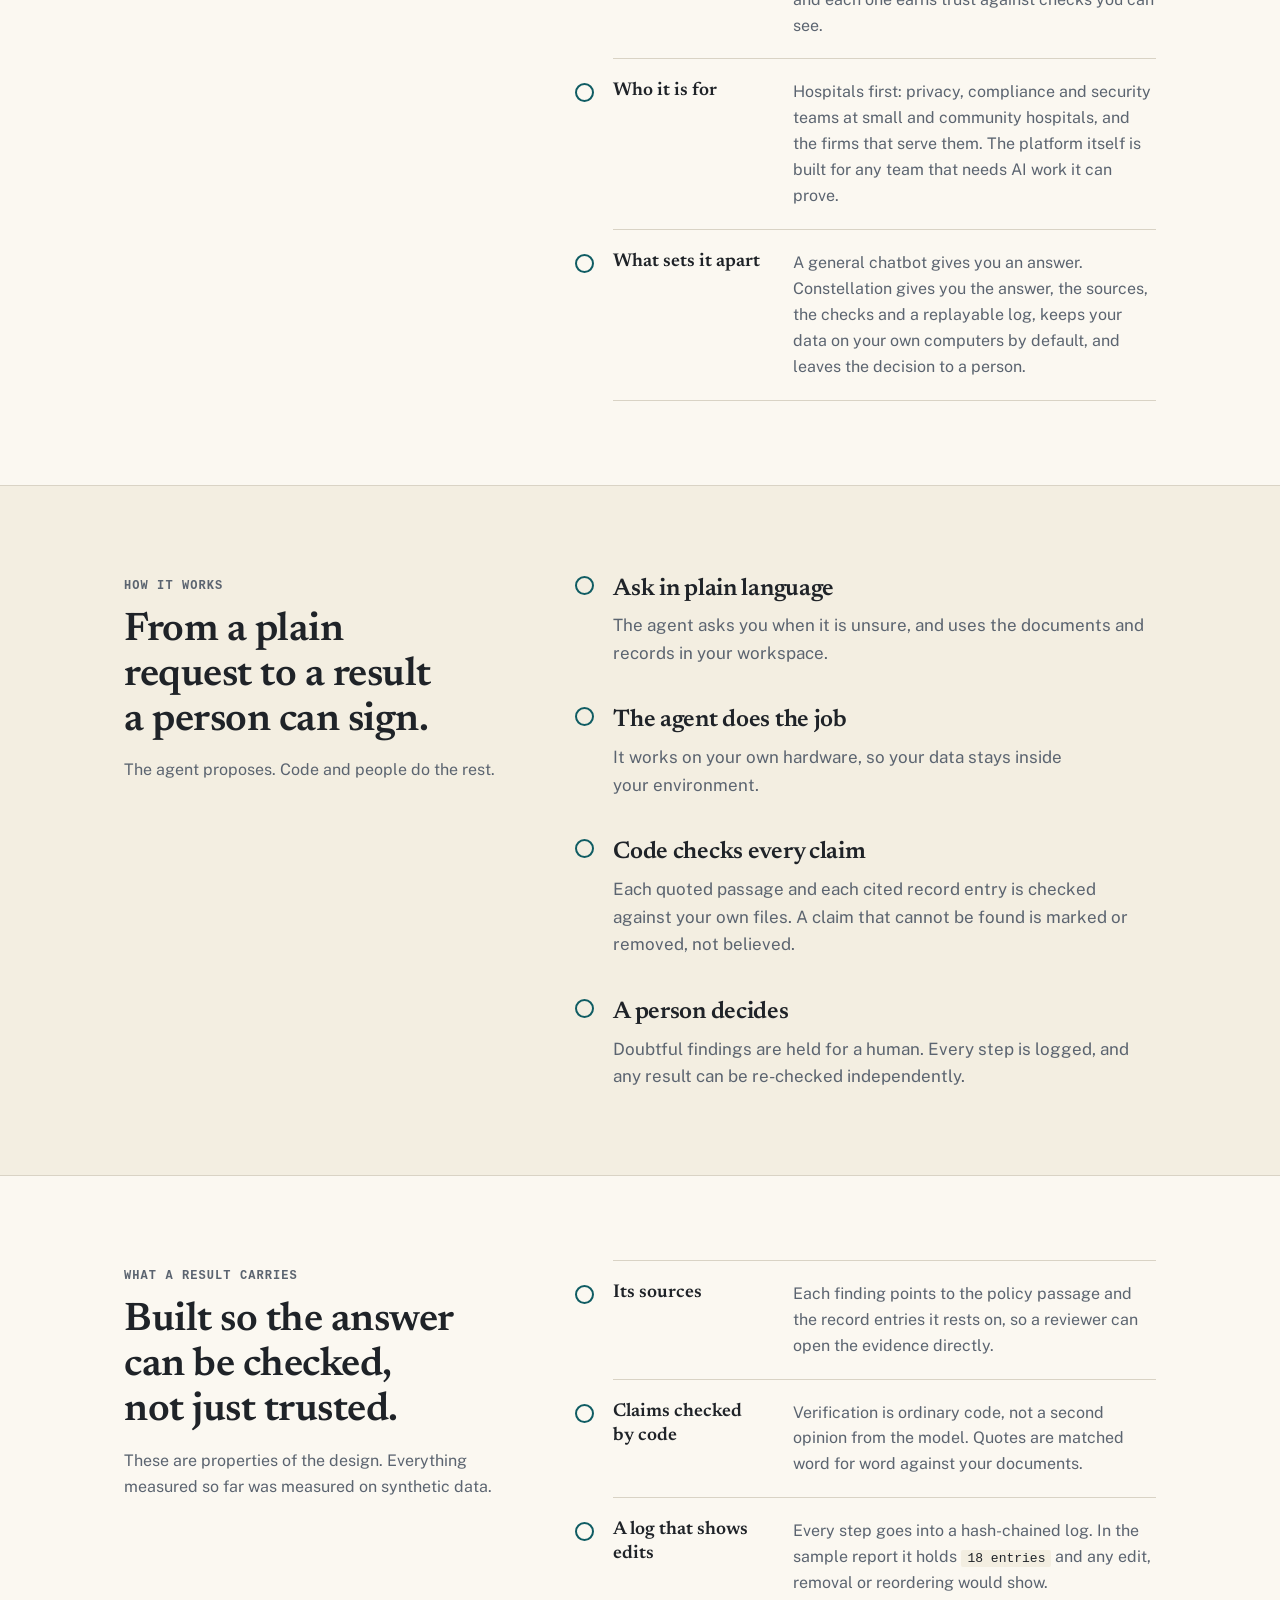
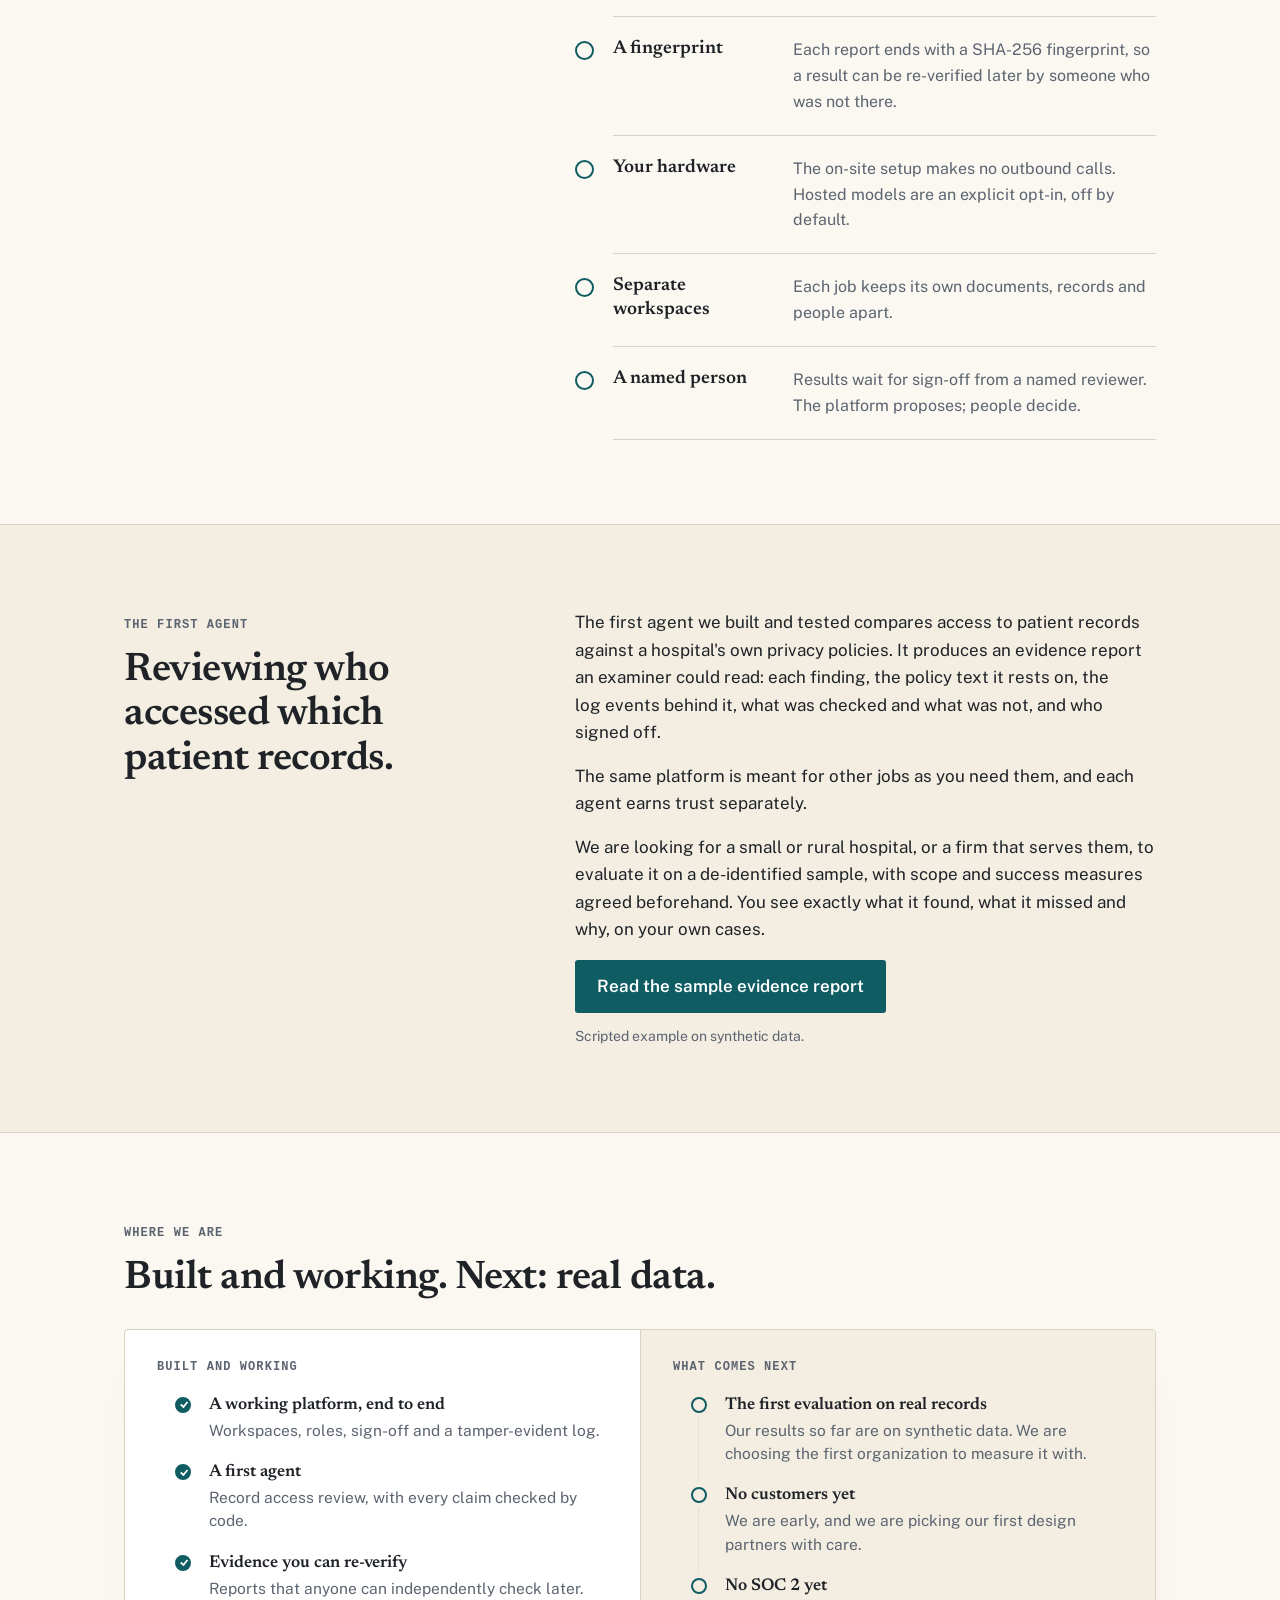
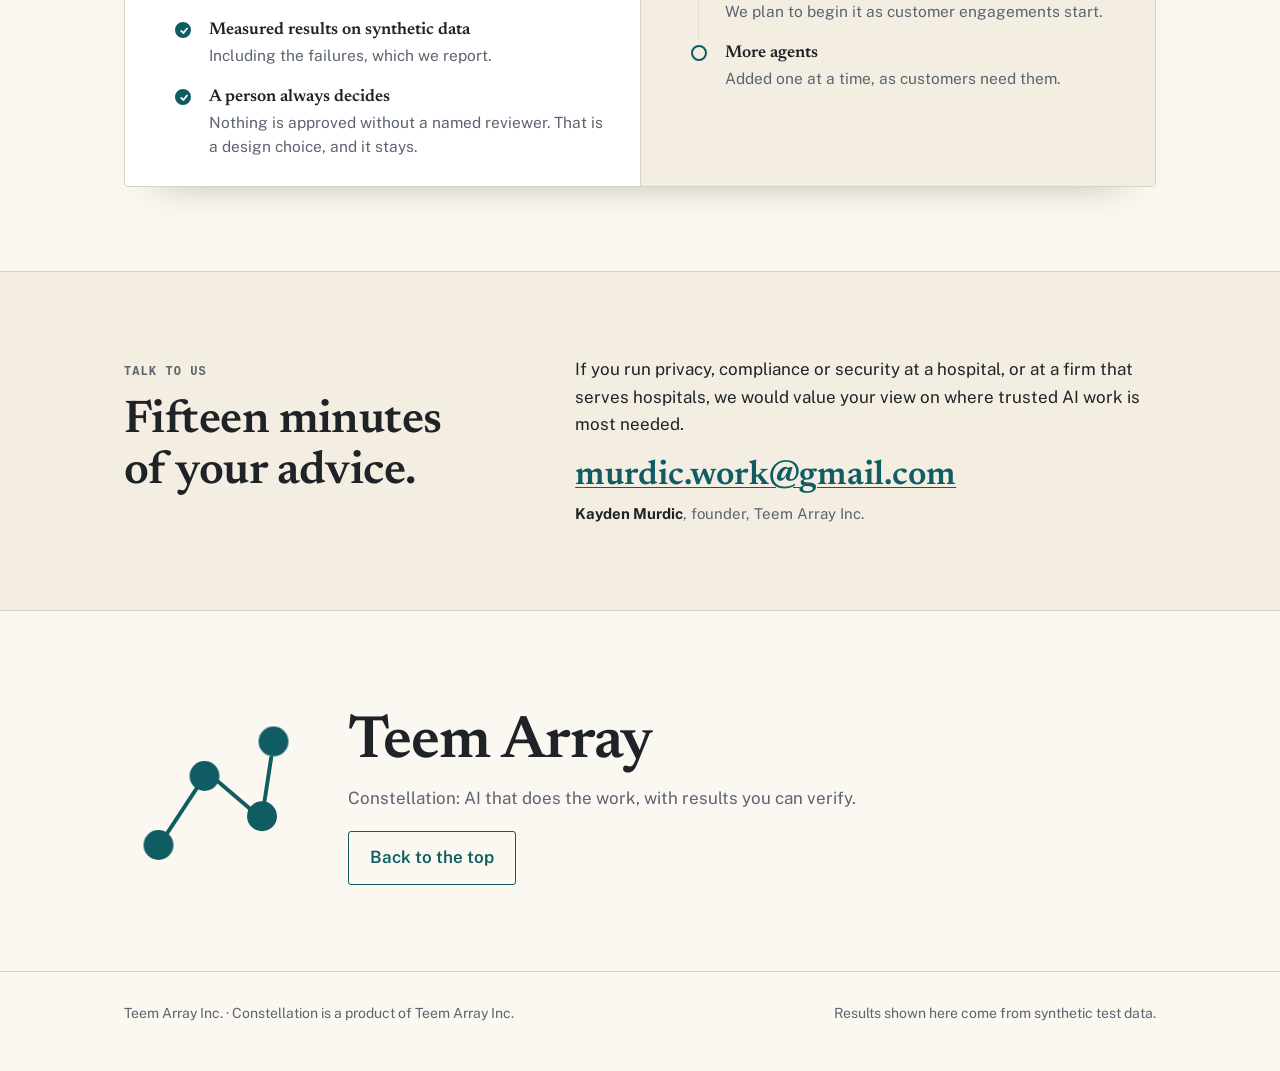
==== commit be50e09a: "Travelling-line logo, polished status, site.js" ====
--- a/index.html
+++ b/index.html
@@ -3,7 +3,7 @@
 <head>
 <meta charset="utf-8">
 <meta name="viewport" content="width=device-width, initial-scale=1">
-<meta http-equiv="Content-Security-Policy" content="default-src 'none'; style-src 'self' 'unsafe-inline'; font-src 'self'; img-src 'self' data:; base-uri 'none'; form-action 'none'; frame-ancestors 'none'">
+<meta http-equiv="Content-Security-Policy" content="default-src 'none'; script-src 'self'; style-src 'self' 'unsafe-inline'; font-src 'self'; img-src 'self' data:; base-uri 'none'; form-action 'none'; frame-ancestors 'none'">
 <meta name="referrer" content="no-referrer">
 <meta name="color-scheme" content="light dark">
 <title>Teem Array: AI that does the work, with results you can verify</title>
@@ -13,6 +13,7 @@
 <meta property="og:type" content="website">
 <link rel="icon" href="data:image/svg+xml,%3Csvg xmlns='http://www.w3.org/2000/svg' viewBox='0 0 16 16'%3E%3Cg fill='%230F5C63'%3E%3Ccircle cx='3' cy='12' r='1.3'/%3E%3Ccircle cx='7' cy='6' r='1.3'/%3E%3Ccircle cx='12' cy='9.5' r='1.3'/%3E%3Ccircle cx='13' cy='3' r='1.3'/%3E%3C/g%3E%3Cpath d='M3.8 10.9 6.3 7.1M8.2 6.5l2.7 2.3M12.2 8.3l.6-3.9' stroke='%230F5C63' stroke-width='1.2' fill='none' stroke-linecap='round'/%3E%3C/svg%3E">
 <link rel="stylesheet" href="site.css">
+<script src="site.js"></script>
 <style>
 section { padding-block: 84px; }
 section.tint { background: var(--paper-2); border-block: 1px solid var(--rule); }
@@ -140,28 +141,35 @@
 .mark .s, .mark .h { transform-box: fill-box; transform-origin: center; }
 .closer .word { font: 600 clamp(36px, 5.2vw, 60px)/1 var(--font-display); letter-spacing: -0.015em; }
 .closer p { margin: 12px 0 18px; color: var(--muted); max-width: 30em; }
-@keyframes starIn { from { transform: scale(0); opacity: 0; } to { transform: scale(1); opacity: 1; } }
-@keyframes glowIn { from { opacity: 0; } to { opacity: 1; } }
-@keyframes lineIn { from { stroke-dashoffset: 1; } to { stroke-dashoffset: 0; } }
-@keyframes twinkle { 0%, 100% { opacity: 0; transform: scale(.6); } 50% { opacity: .16; transform: scale(1.2); } }
+@keyframes starLight { 0% { fill: var(--dim); transform: scale(1); } 55% { fill: var(--teal); transform: scale(1.7); } 100% { fill: var(--teal); transform: scale(1); } }
+@keyframes lineGo { from { stroke-dashoffset: 1; } to { stroke-dashoffset: 0; } }
+@keyframes flash { 0% { opacity: 0; transform: scale(.5); } 30% { opacity: .5; } 100% { opacity: 0; transform: scale(2.1); } }
+@keyframes twinkle { 0%, 100% { opacity: 0; transform: scale(.7); } 50% { opacity: .14; transform: scale(1.15); } }
 @media (prefers-reduced-motion: no-preference) {
-  .mark .h { animation: twinkle 5.5s ease-in-out infinite; animation-delay: var(--t, 0s); }
-  @supports (animation-timeline: view()) {
-    .mark .l { stroke-dasharray: 1; }
-    .mark { view-timeline: --mark block; }
-    .mark .s, .mark .l { animation-timing-function: ease-out; animation-fill-mode: both; animation-timeline: --mark; }
-    .mark .s { animation-name: starIn; }
-    .mark .g { animation: glowIn linear both; animation-timeline: --mark; }
-    .mark .l { animation-name: lineIn; }
-    .mark .s1, .mark .g1 { animation-range: entry 20% entry 40%; }
-    .mark .l1 { animation-range: entry 36% entry 56%; }
-    .mark .s2, .mark .g2 { animation-range: entry 50% entry 64%; }
-    .mark .l2 { animation-range: entry 60% entry 78%; }
-    .mark .s3, .mark .g3 { animation-range: entry 72% entry 84%; }
-    .mark .l3 { animation-range: entry 80% entry 94%; }
-    .mark .s4, .mark .g4 { animation-range: entry 90% entry 100%; }
-  }
+  /* before the sequence: four dim stars, no lines. It starts when the mark is in view (site.js adds .go). */
+  .js .mark { --dim: color-mix(in srgb, var(--muted) 42%, var(--paper)); }
+  .js .mark .s { fill: var(--dim); }
+  .js .mark .l { stroke-dasharray: 1; stroke-dashoffset: 1; }
+  .js .mark.go .s { animation: starLight .7s var(--d) cubic-bezier(.3, 1.2, .5, 1) forwards; }
+  .js .mark.go .l { animation: lineGo .62s var(--d) cubic-bezier(.45, 0, .25, 1) forwards; }
+  .js .mark.go .h { animation: flash 1s var(--d) ease-out backwards, twinkle 6s calc(var(--d) + 1.4s) ease-in-out infinite; }
 }
+
+/* status: filled ring with a check = in place, hollow ring = ahead (same language as the thread above) */
+.status { box-shadow: 0 24px 40px -34px rgba(0, 0, 0, .35); }
+.status > div { padding: 30px 32px 22px; }
+.status h3 { margin-bottom: 20px; }
+.ticks { list-style: none; margin: 0; padding: 0; }
+.ticks li { position: relative; padding: 0 0 20px 34px; margin: 0; font-size: 15.5px; line-height: 1.5; }
+.ticks li:last-child { padding-bottom: 6px; }
+.ticks li::before { content: ""; position: absolute; left: 0; top: 2px; width: 16px; height: 16px; border-radius: 50%; border: 2px solid var(--teal); box-sizing: border-box; }
+.ticks.done li::before { background: var(--teal); }
+.ticks.done li::after { content: ""; position: absolute; left: 5.5px; top: 5.5px; width: 4.5px; height: 8px; border: solid var(--on-teal); border-width: 0 2px 2px 0; transform: rotate(40deg) scale(.9); transform-origin: 70% 60%; box-sizing: border-box; }
+.ticks li strong { display: block; font: 600 17px/1.3 var(--font-display); margin-bottom: 2px; }
+.ticks li span { color: var(--muted); }
+.ticks.ahead li:not(:last-child)::after { content: ""; position: absolute; left: 7px; top: 22px; bottom: 4px; width: 0; border-left: 1.5px dotted var(--rule); }
+.ticks.done li:not(:last-child)::after { }
+@media (max-width: 760px) { .status > div { padding: 24px 22px 16px; } }
 </style>
 </head>
 <body>
@@ -305,21 +313,21 @@
   <div class="status reveal">
     <div>
       <h3>Built and working</h3>
-      <ul>
-        <li>A working platform, end to end: workspaces, roles, sign-off and a tamper-evident log</li>
-        <li>A first agent, record access review, whose claims are checked by code</li>
-        <li>Evidence reports, and independent re-verification of any result</li>
-        <li>Measured results on synthetic test data, including the failures</li>
+      <ul class="ticks done">
+        <li><strong>A working platform, end to end</strong><span>Workspaces, roles, sign-off and a tamper-evident log.</span></li>
+        <li><strong>A first agent</strong><span>Record access review, with every claim checked by code.</span></li>
+        <li><strong>Evidence you can re-verify</strong><span>Reports that anyone can independently check later.</span></li>
+        <li><strong>Measured results on synthetic data</strong><span>Including the failures, which we report.</span></li>
+        <li><strong>A person always decides</strong><span>Nothing is approved without a named reviewer. That is a design choice, and it stays.</span></li>
       </ul>
     </div>
     <div>
       <h3>What comes next</h3>
-      <ul>
-        <li>The first evaluation on real records. Our results so far are on synthetic data, and we are choosing the first organization to measure it with.</li>
-        <li>No customers yet: we are early, and we are picking our first design partners with care.</li>
-        <li>No SOC 2 yet: we plan to begin it as customer engagements start.</li>
-        <li>More agents, added as customers need them.</li>
-        <li>A person always decides. That is a design choice, and it stays.</li>
+      <ul class="ticks ahead">
+        <li><strong>The first evaluation on real records</strong><span>Our results so far are on synthetic data. We are choosing the first organization to measure it with.</span></li>
+        <li><strong>No customers yet</strong><span>We are early, and we are picking our first design partners with care.</span></li>
+        <li><strong>No SOC 2 yet</strong><span>We plan to begin it as customer engagements start.</span></li>
+        <li><strong>More agents</strong><span>Added one at a time, as customers need them.</span></li>
       </ul>
     </div>
   </div>
@@ -339,11 +347,11 @@
 
 <section class="closer" aria-label="Teem Array"><div class="wrap closer-in">
   <svg class="mark" viewBox="0 0 16 16" role="img" aria-label="Teem Array mark: four connected stars">
-    <g class="g g1"><circle class="h" style="--t:0s" cx="3" cy="12" r="2.4"/></g><g class="g g2"><circle class="h" style="--t:1.4s" cx="7" cy="6" r="2.4"/></g><g class="g g3"><circle class="h" style="--t:2.8s" cx="12" cy="9.5" r="2.4"/></g><g class="g g4"><circle class="h" style="--t:4.1s" cx="13" cy="3" r="2.4"/></g>
-    <path class="l l1" pathLength="1" d="M3.8 10.9 6.3 7.1"/>
-    <path class="l l2" pathLength="1" d="M8.2 6.5 10.9 8.8"/>
-    <path class="l l3" pathLength="1" d="M12.2 8.3 12.8 4.4"/>
-    <circle class="s s1" cx="3" cy="12" r="1.3"/><circle class="s s2" cx="7" cy="6" r="1.3"/><circle class="s s3" cx="12" cy="9.5" r="1.3"/><circle class="s s4" cx="13" cy="3" r="1.3"/>
+    <g><circle class="h" style="--d:0s" cx="3" cy="12" r="2.4"/></g><g><circle class="h" style="--d:1.05s" cx="7" cy="6" r="2.4"/></g><g><circle class="h" style="--d:2.1s" cx="12" cy="9.5" r="2.4"/></g><g><circle class="h" style="--d:3.15s" cx="13" cy="3" r="2.4"/></g>
+    <path class="l l1" style="--d:.45s" pathLength="1" d="M3.8 10.9 6.3 7.1"/>
+    <path class="l l2" style="--d:1.5s" pathLength="1" d="M8.2 6.5 10.9 8.8"/>
+    <path class="l l3" style="--d:2.55s" pathLength="1" d="M12.2 8.3 12.8 4.4"/>
+    <circle class="s s1" style="--d:0s" cx="3" cy="12" r="1.3"/><circle class="s s2" style="--d:1.05s" cx="7" cy="6" r="1.3"/><circle class="s s3" style="--d:2.1s" cx="12" cy="9.5" r="1.3"/><circle class="s s4" style="--d:3.15s" cx="13" cy="3" r="1.3"/>
   </svg>
   <div>
     <div class="word">Teem Array</div>
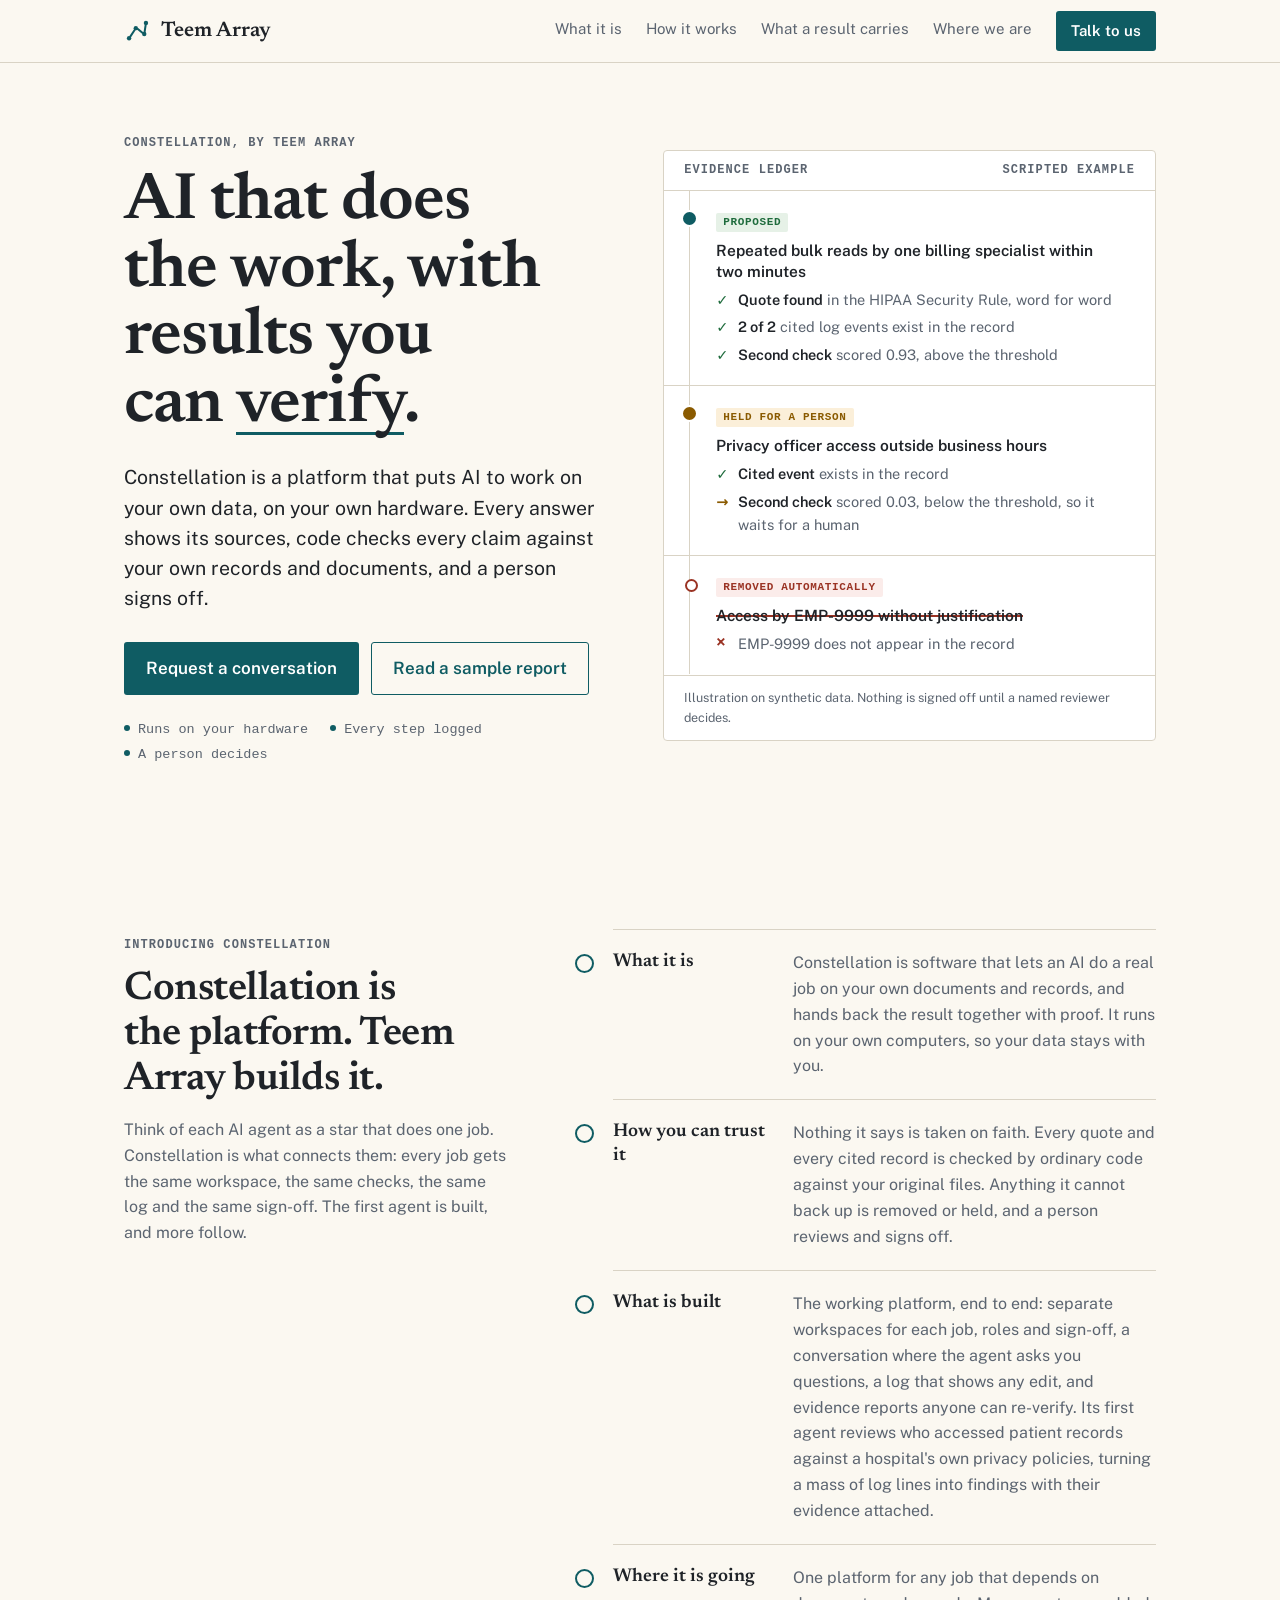
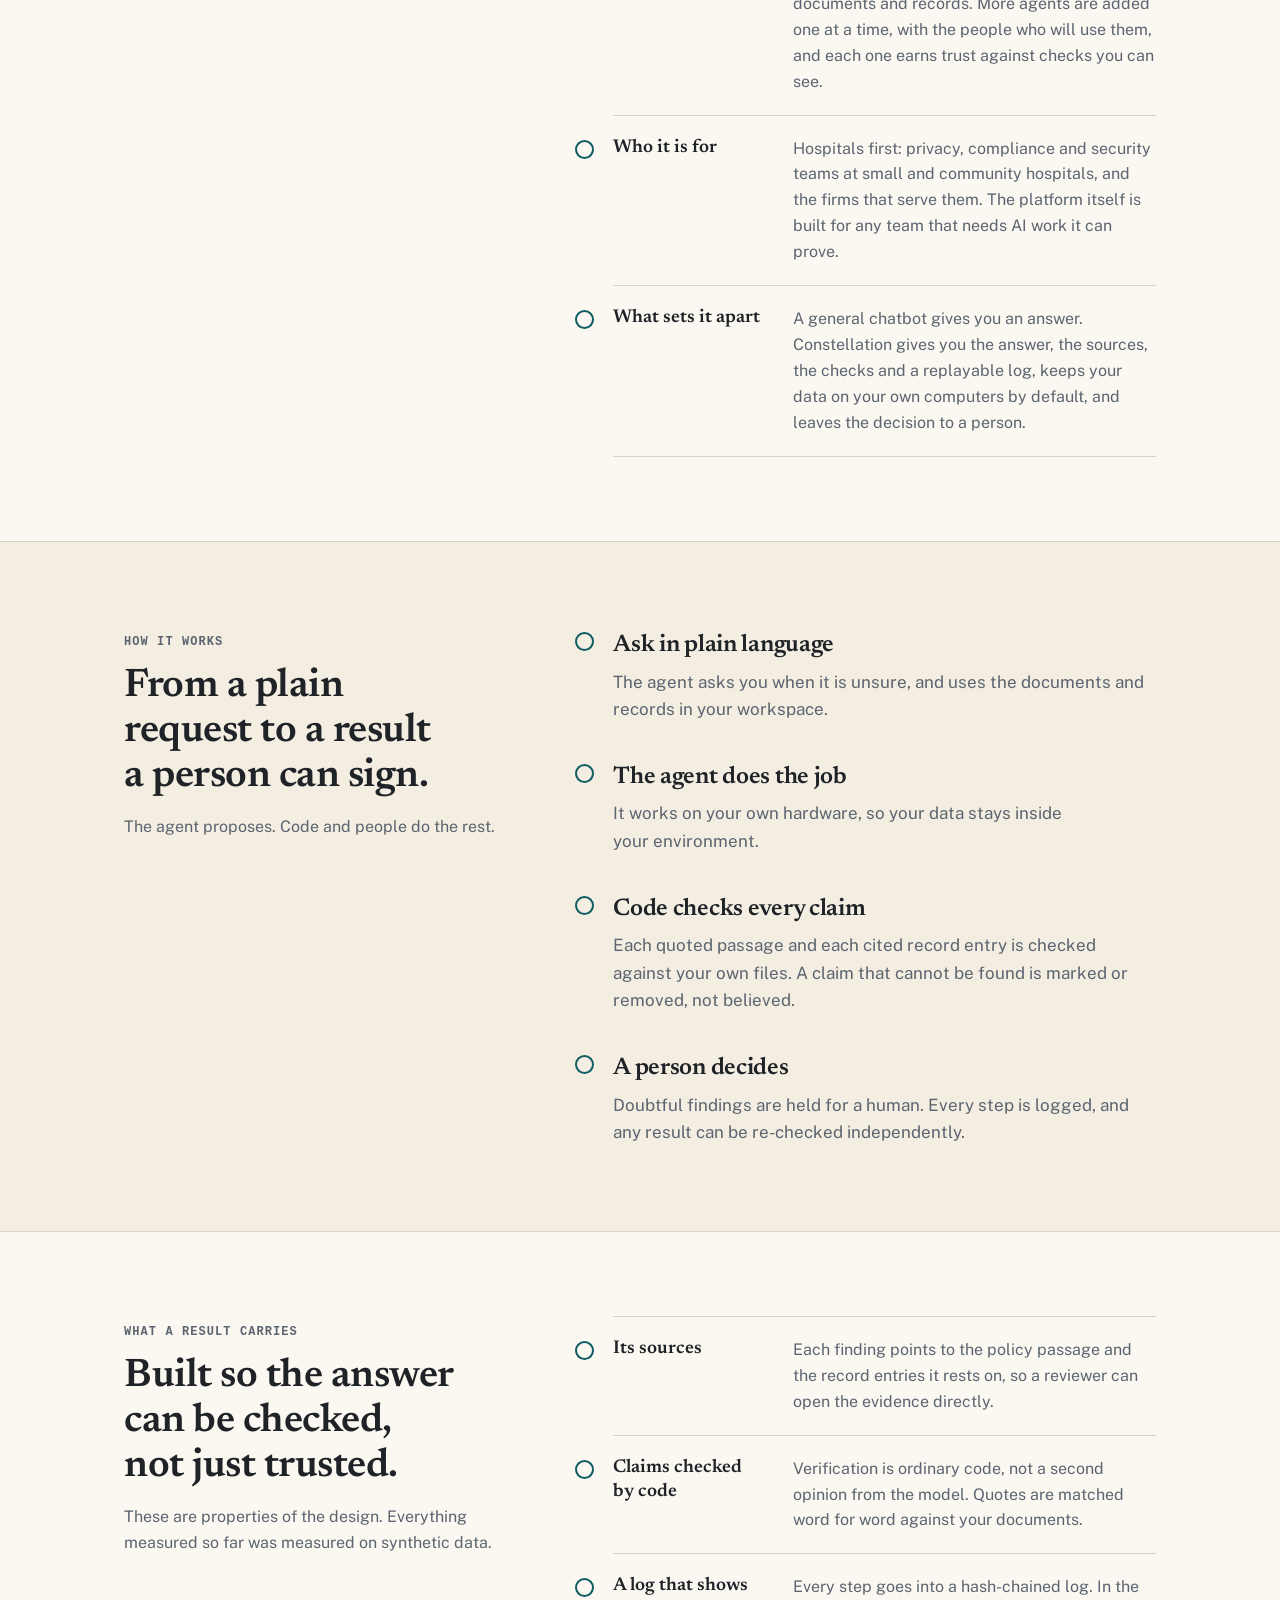
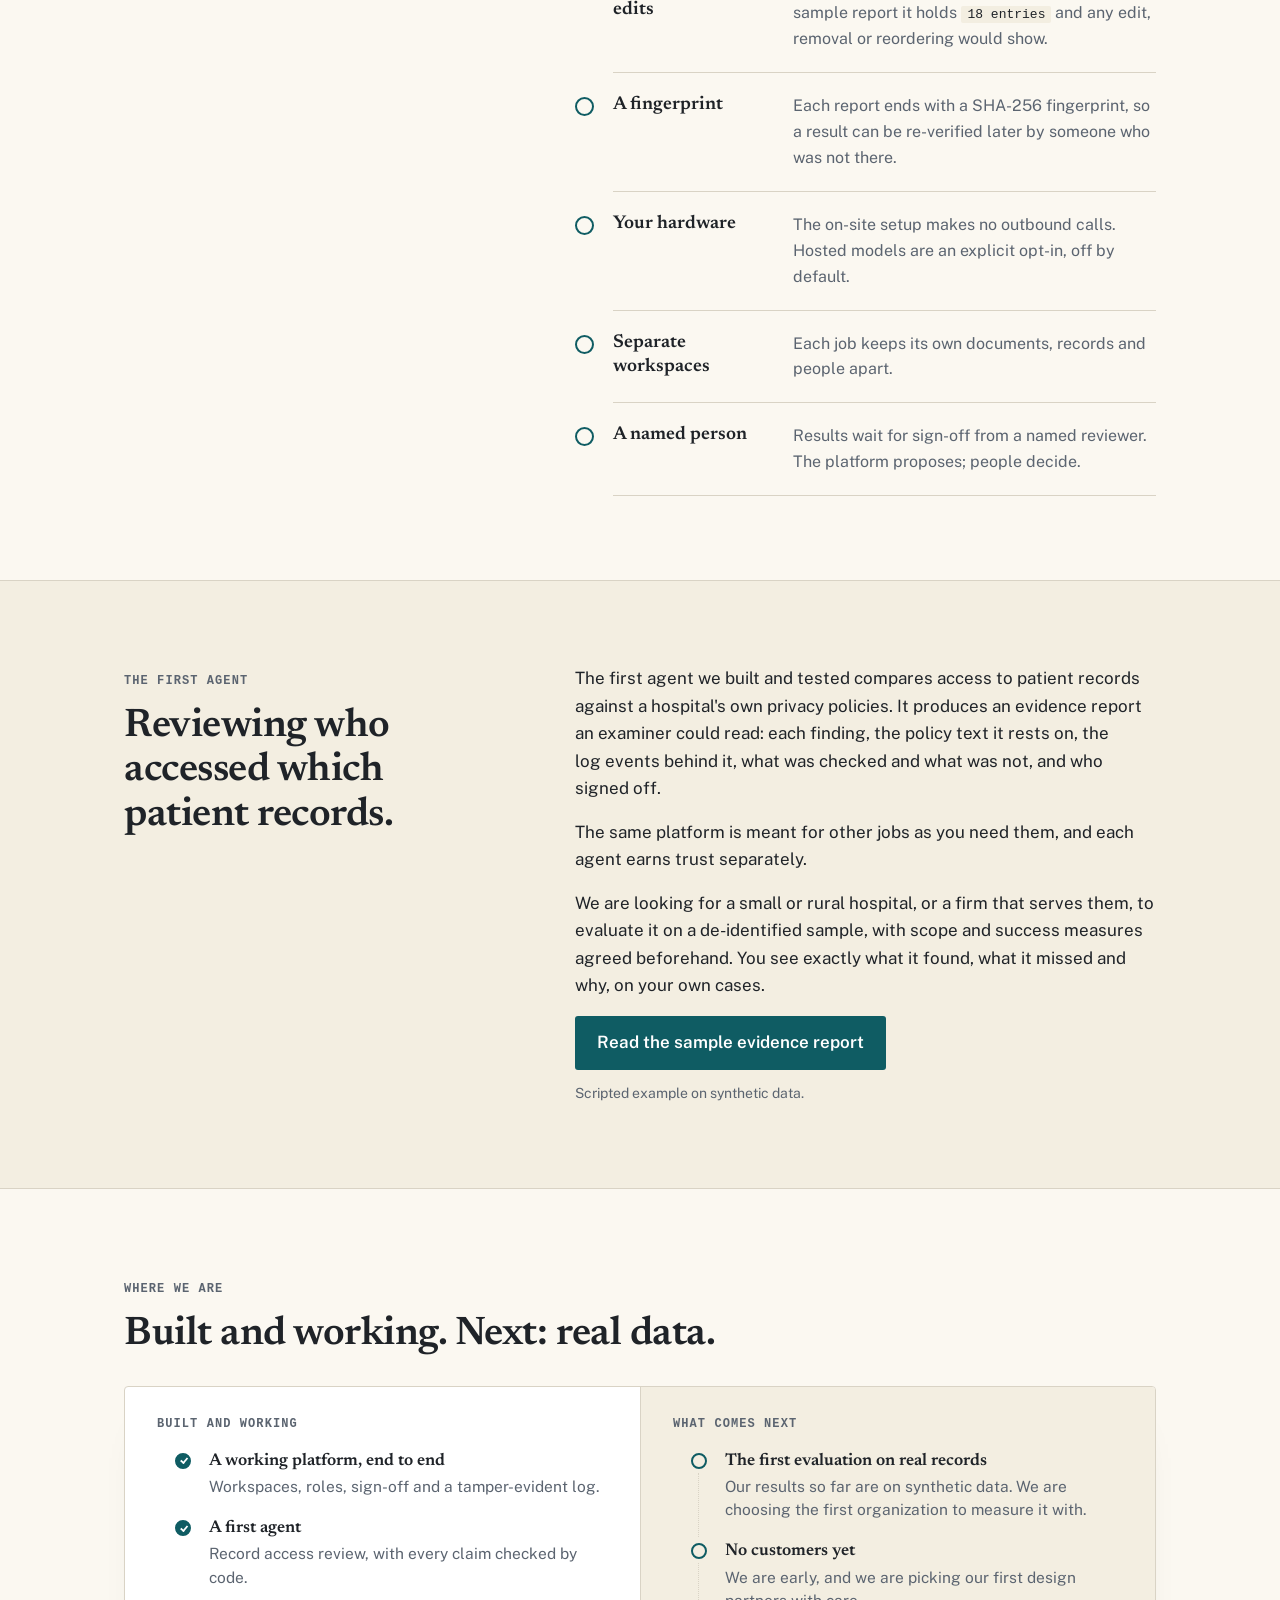
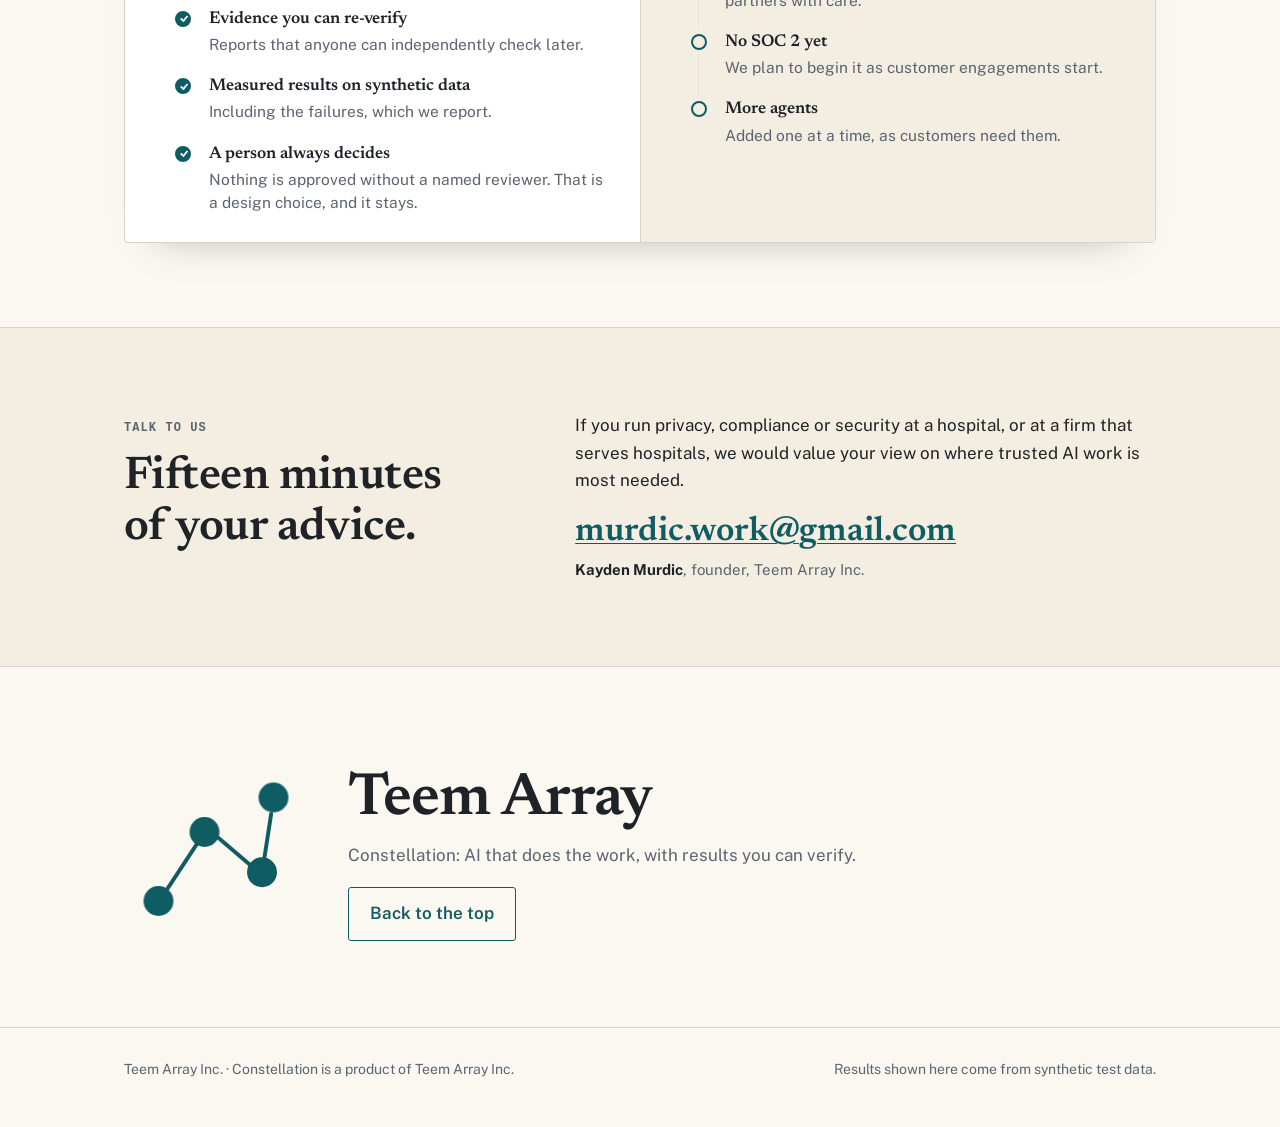
==== commit f37bc3f5: "Introduce Constellation" ====
--- a/index.html
+++ b/index.html
@@ -194,7 +194,7 @@
   <div>
     <span class="label">Constellation, by Teem Array</span>
     <h1>AI that does the work, with results you can <span class="u">verify</span>.</h1>
-    <p class="lede">A platform that puts AI to work on your own data, on your own hardware. Every answer shows its sources, code checks every claim against your own records and documents, and a person signs off.</p>
+    <p class="lede">Constellation is a platform that puts AI to work on your own data, on your own hardware. Every answer shows its sources, code checks every claim against your own records and documents, and a person signs off.</p>
     <div class="cta-row">
       <a class="btn" href="mailto:murdic.work@gmail.com?subject=A%20conversation%20about%20Constellation">Request a conversation</a>
       <a class="btn ghost" href="sample-evidence-report.html">Read a sample report</a>
@@ -246,12 +246,12 @@
 <div class="thread">
 <section id="what"><div class="wrap split">
   <div class="head reveal">
-    <span class="label">What it is</span>
-    <h2 style="margin-top:12px">In plain terms.</h2>
-    <p>No background needed. This is the short version of what Constellation is and who it is for.</p>
+    <span class="label">Introducing Constellation</span>
+    <h2 style="margin-top:12px">Constellation is the platform. Teem Array builds it.</h2>
+    <p>Think of each AI agent as a star that does one job. Constellation is what connects them: every job gets the same workspace, the same checks, the same log and the same sign-off. The first agent is built, and more follow.</p>
   </div>
   <dl class="props">
-    <div><dt>What it is</dt><dd>Software that lets an AI do a real job on your own documents and records, and hands back the result together with proof. It runs on your own computers, so your data stays with you.</dd></div>
+    <div><dt>What it is</dt><dd>Constellation is software that lets an AI do a real job on your own documents and records, and hands back the result together with proof. It runs on your own computers, so your data stays with you.</dd></div>
     <div><dt>How you can trust it</dt><dd>Nothing it says is taken on faith. Every quote and every cited record is checked by ordinary code against your original files. Anything it cannot back up is removed or held, and a person reviews and signs off.</dd></div>
     <div><dt>What is built</dt><dd>The working platform, end to end: separate workspaces for each job, roles and sign-off, a conversation where the agent asks you questions, a log that shows any edit, and evidence reports anyone can re-verify. Its first agent reviews who accessed patient records against a hospital's own privacy policies, turning a mass of log lines into findings with their evidence attached.</dd></div>
     <div><dt>Where it is going</dt><dd>One platform for any job that depends on documents and records. More agents are added one at a time, with the people who will use them, and each one earns trust against checks you can see.</dd></div>
